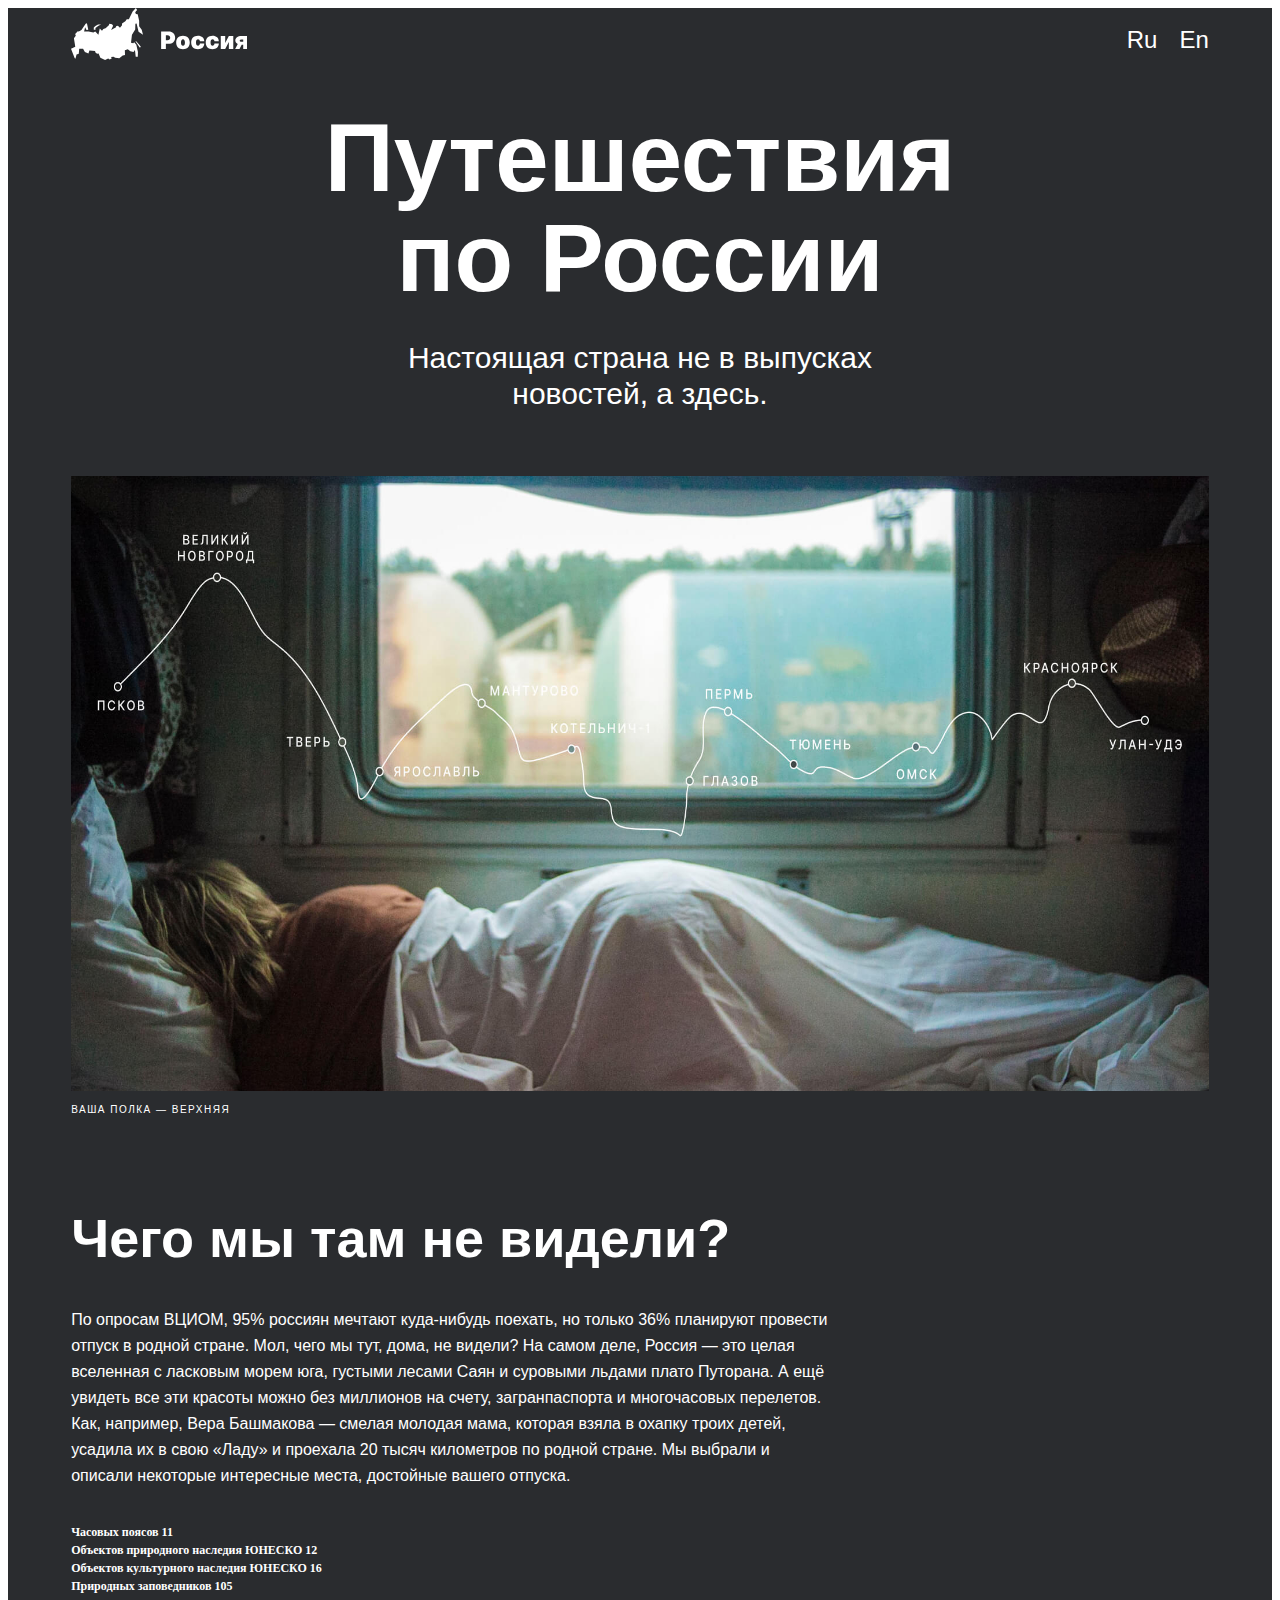
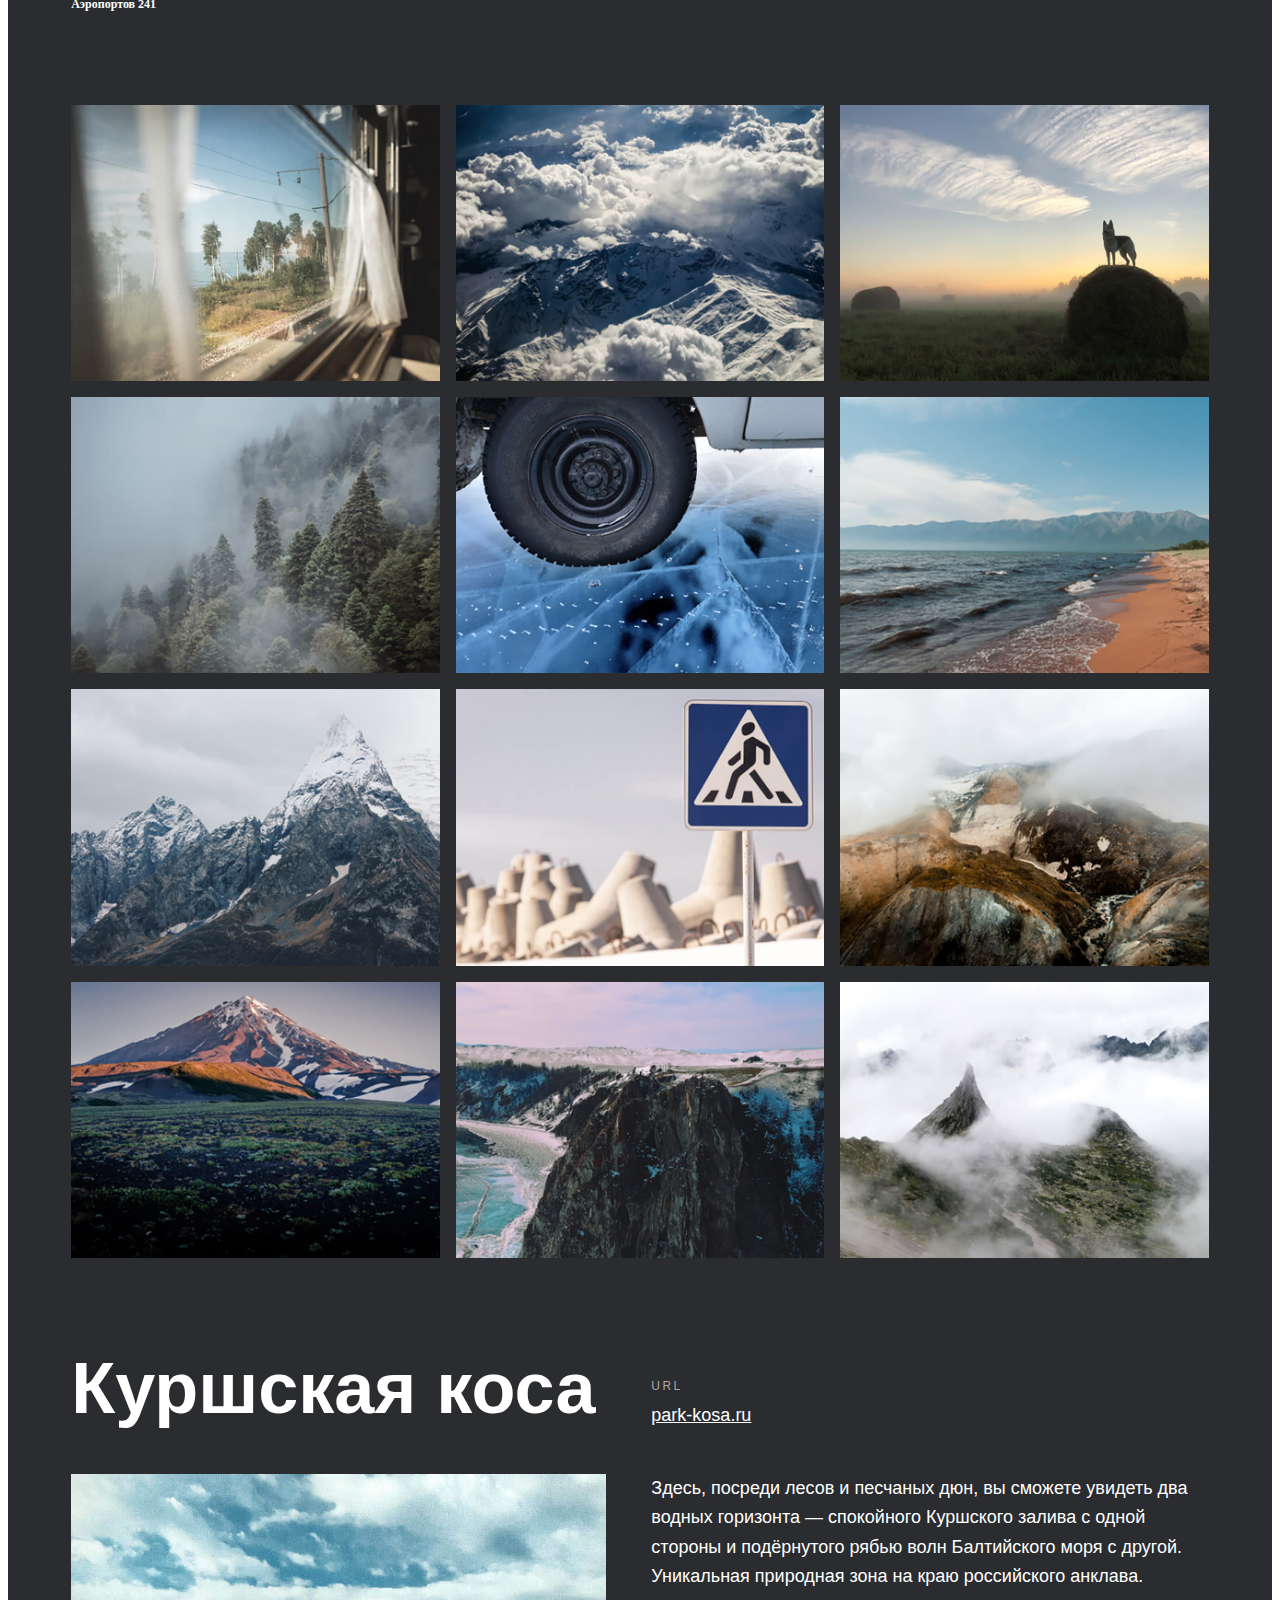
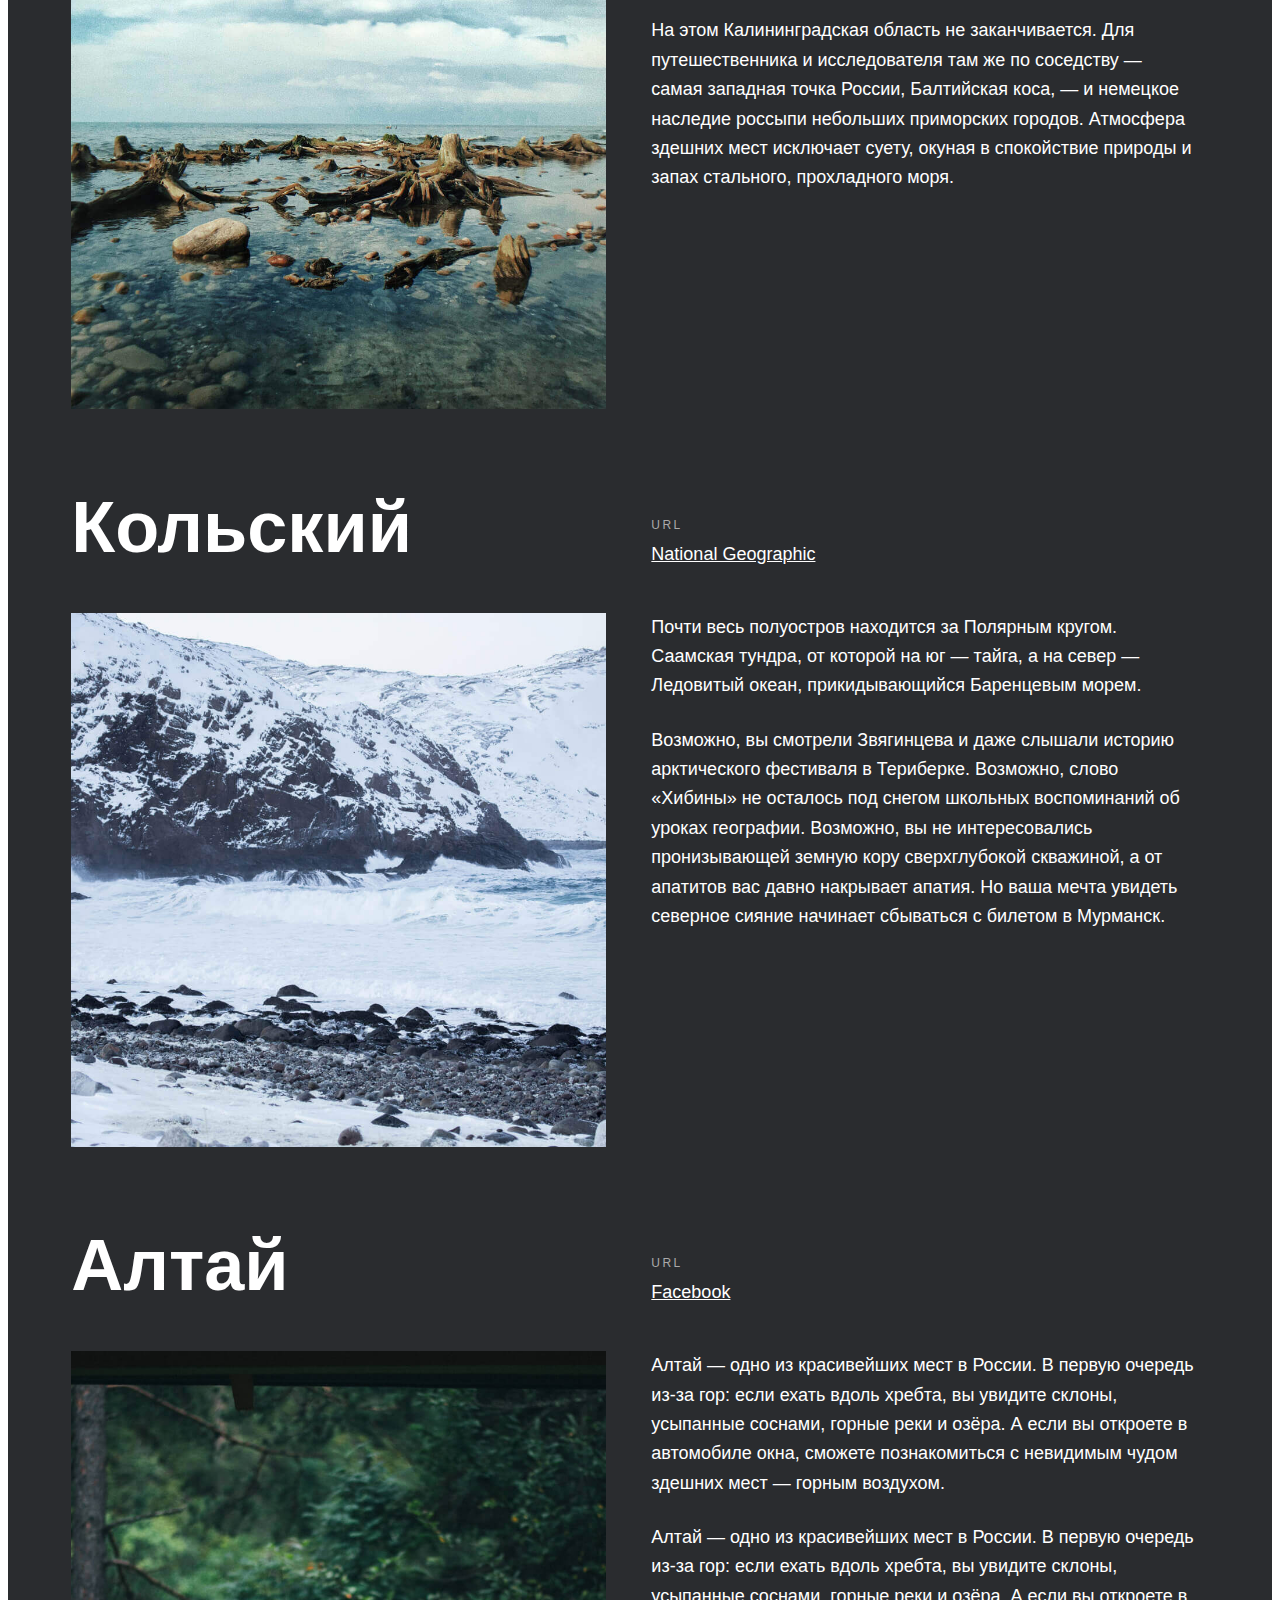
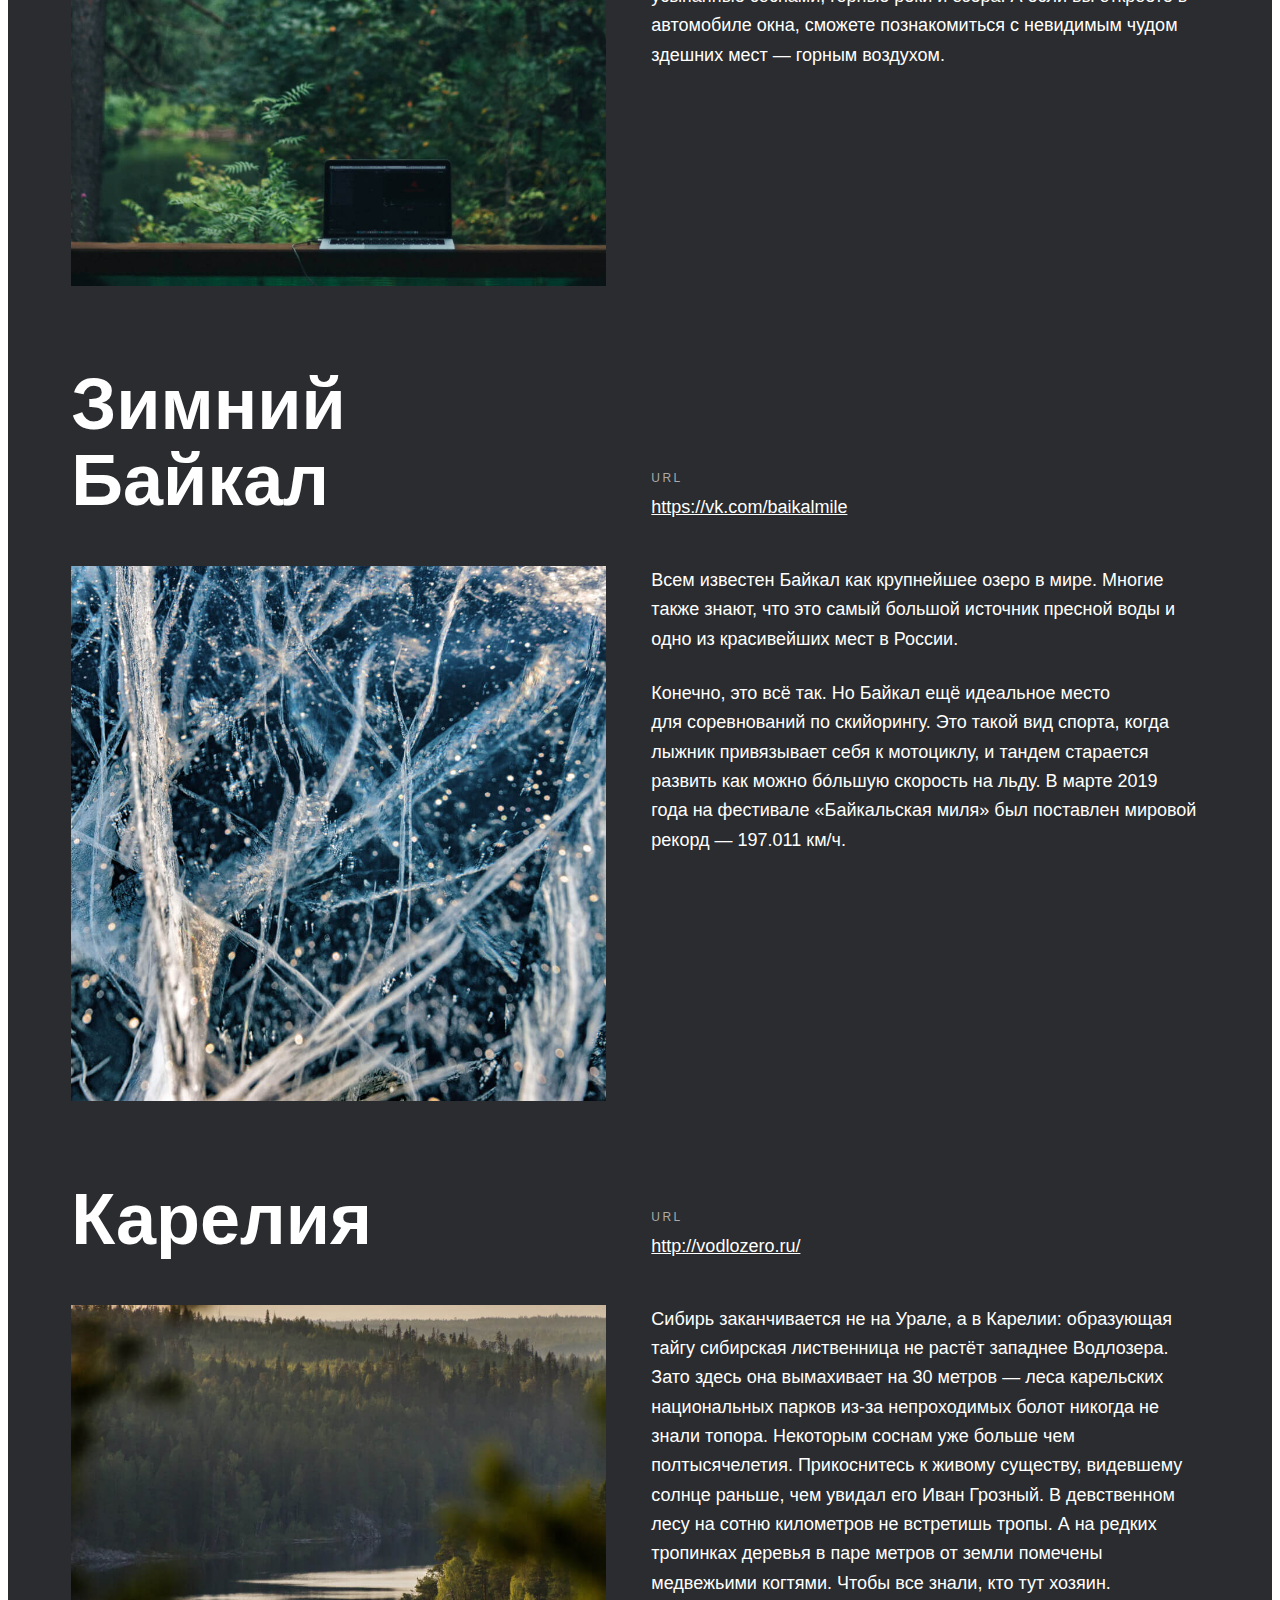
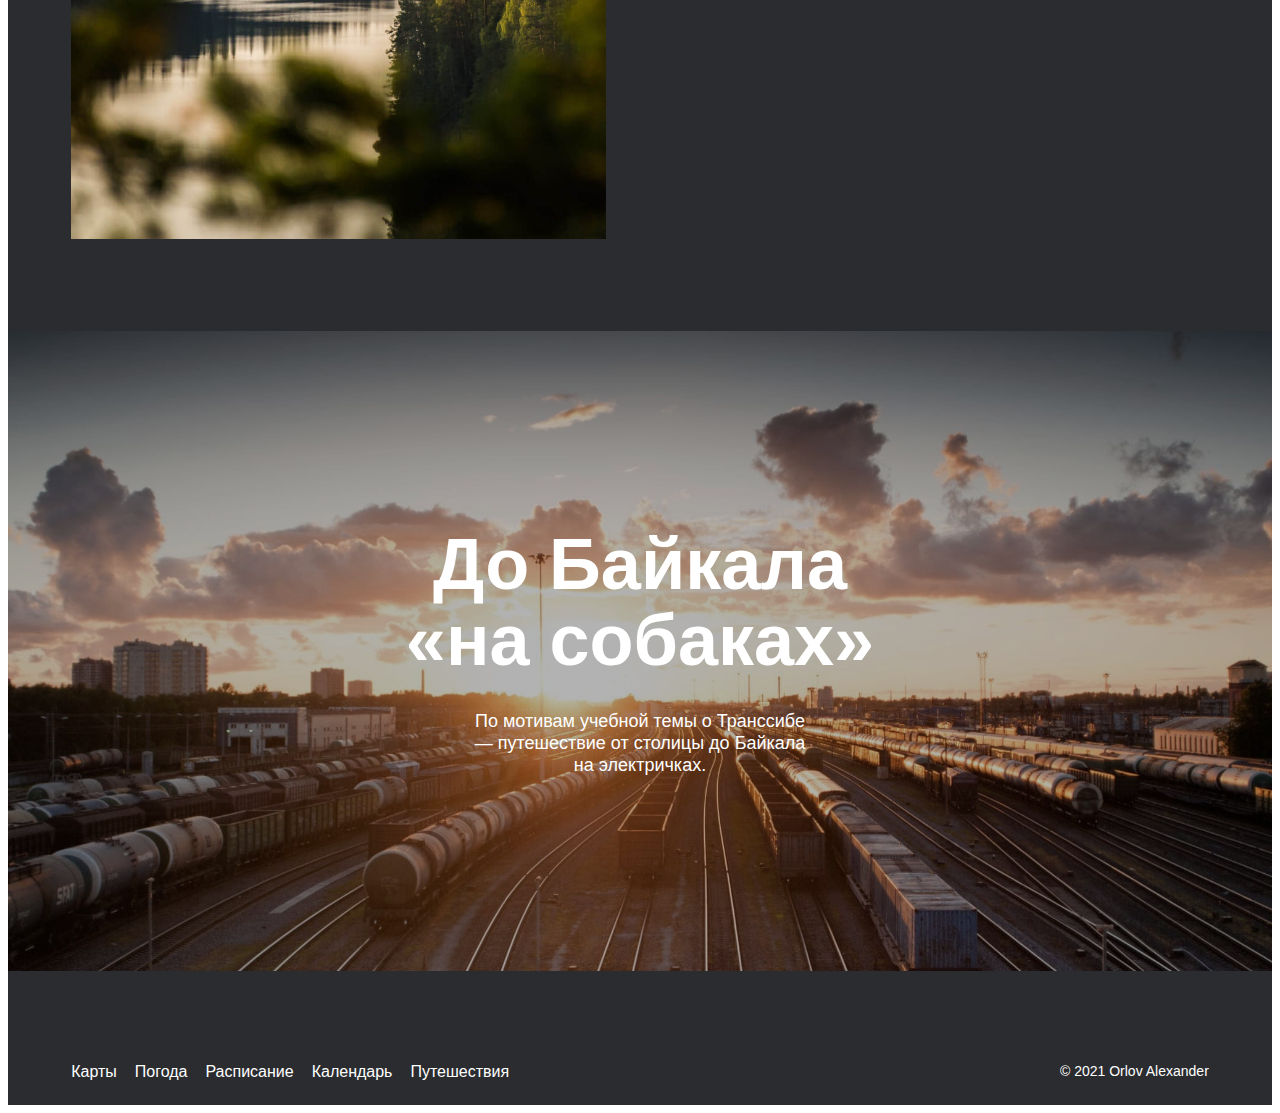
==== sprint-3/index.html @ 0050dc81 "Add files via upload" ====
<!DOCTYPE html>
<html lang="ru">
<head>
   <meta charset="UTF-8">
   <meta name="viewport" content="width=device-width, initial-scale=1.0">
   <link rel="stylesheet" href="./index.css">
   <title>Russian-travel</title>
</head>
<body>
   <div class="page">
      <header class="header">
         <img class="header__logo" src="./sprint-3-images/header-logo.svg" alt="logo">
         <div class="header__lang-links">
            <a class="header__lang-link" href="#">Ru</a>
            <a class="header__lang-link" href="#">En</a>
         </div>
      </header>
      <main class="content">
         <section class="lead">
            <h1 class="lead__title">Путешествия по России</h1>
            <p class="lead__subtitle">Настоящая страна не в выпусках новостей, а здесь.</p>
            <img class="lead__image" src="./sprint-3-images/lead-polka.jpg" alt="polka"> 
            <p class="lead__caption">ваша полка — верхняя</p>
         </section>
         <section class="intro">
            <h2 class="intro__title">Чего мы там не видели?</h2>
            <p class="intro__text">По опросам ВЦИОМ, 95% россиян мечтают куда-нибудь поехать, но только 36% планируют провести отпуск в родной стране. Мол, чего мы тут, дома, не видели? На самом деле, Россия — это целая вселенная с ласковым морем юга, густыми лесами Саян и суровыми льдами плато Путорана. А ещё увидеть все эти красоты можно без миллионов на счету, загранпаспорта и многочасовых перелетов. Как, например, Вера Башмакова — смелая молодая мама, которая взяла в охапку троих детей, усадила их в свою «Ладу» и проехала 20 тысяч километров по родной стране. Мы выбрали и описали некоторые интересные места, достойные вашего отпуска.</p>
            <ul class="intro__list">
               <li>Часовых поясов 11</li>
               <li>Объектов природного наследия ЮНЕСКО 12</li>
               <li>Объектов культурного наследия ЮНЕСКО 16</li>
               <li>Природных заповедников 105</li>
               <li>Аэропортов 241</li>
            </ul>
         </section>
         <section class="photo-grid">
            <img class="photo-grid__item" src="./sprint-3-images/photo-grid-train.jpg" alt="train">
            <img class="photo-grid__item" src="./sprint-3-images/photo-grid-atharva-tulsi.jpg" alt="atharva-tulsi">
            <img class="photo-grid__item" src="./sprint-3-images/photo-grid-tuman.jpg" alt="tuman">
            <img class="photo-grid__item" src="./sprint-3-images/photo-grid-sochi.jpg" alt="sochi">
            <img class="photo-grid__item" src="./sprint-3-images/photo-grid-arisa.jpg" alt="arisa">
            <img class="photo-grid__item" src="./sprint-3-images/photo-grid-baikal.jpg" alt="baikal">
            <img class="photo-grid__item" src="./sprint-3-images/photo-grid-elbrus.jpg" alt="elbrus">
            <img class="photo-grid__item" src="./sprint-3-images/photo-grid-kondratiev.jpg" alt="kondratiev">
            <img class="photo-grid__item" src="./sprint-3-images/photo-grid-kamchatka-1.jpg" alt="kamchatka">
            <img class="photo-grid__item" src="./sprint-3-images/photo-grid-kamchatka-2.jpg" alt="kamchatka-2">
            <img class="photo-grid__item" src="./sprint-3-images/photo-grid-baikal-2.jpg" alt="baikal-2">
            <img class="photo-grid__item" src="./sprint-3-images/photo-grid-ergaki.jpg" alt="ergaki">
         </section>
         <section class="places">
            <div class="place">
               <h2 class="place__title">Куршская коса</h2>
               <div class="place__website">
                  <p class="place__url-heading">URL</p>
                  <a class="place__link" href="http://park-kosa.ru">park-kosa.ru</a>
               </div>
               <img class="place__image" src="./sprint-3-images/place-kosa.jpg" alt="kosa">
               <div class="place__paragraph-box">
                  <p class="place__paragraph">Здесь, посреди лесов и песчаных дюн, вы сможете увидеть два водных горизонта — спокойного Куршского залива с одной стороны и подёрнутого рябью волн Балтийского моря с другой. Уникальная природная зона на краю российского анклава.</p>
                  <p class="place__paragraph">На этом Калининградская область не заканчивается. Для путешественника и исследователя там же по соседству — самая западная точка России, Балтийская коса, — и немецкое наследие россыпи небольших приморских городов. Атмосфера здешних мест исключает суету, окуная в спокойствие природы и запах стального, прохладного моря.</p>
               </div>
            </div>
            <div class="place">
               <h2 class="place__title">Кольский</h2>
               <div class="place__website">
                  <p class="place__url-heading">URL</p>
                  <a class="place__link" href="https://yourshot.nationalgeographic.com/photos/?keywords=kolskiy">National Geographic</a>
               </div>
               <img class="place__image" src="./sprint-3-images/place-kolsky.jpg" alt="kolsky">
               <div class="place__paragraph-box">
               <p class="place__paragraph">Почти весь полуостров находится за Полярным кругом. Саамская тундра, от которой на юг — 
                  тайга, а на север — Ледовитый океан, прикидывающийся Баренцевым морем.</p>
               <p class="place__paragraph">Возможно, вы смотрели Звягинцева и даже слышали историю арктического фестиваля в Териберке. Возможно, слово «Хибины» не осталось под снегом школьных воспоминаний об уроках географии. Возможно, вы не интересовались пронизывающей земную кору сверхглубокой скважиной, а от апатитов вас давно накрывает апатия. Но ваша мечта увидеть северное сияние начинает сбываться с билетом
                  в Мурманск.</p>
               </div>
            </div>
            <div class="place">
               <h2 class="place__title">Алтай</h2>
               <div class="place__website">
                  <p class="place__url-heading">URL</p>
                  <a class="place__link" href="https://www.facebook.com/vera.bashmakova/posts/10156011613718822">Facebook</a>
               </div>
               <img class="place__image" src="./sprint-3-images/place-altai.jpg" alt="altai">
               <div class="place__paragraph-box">
               <p class="place__paragraph">Алтай — одно из красивейших мест в России. 
                  В первую очередь из-за гор: если ехать вдоль хребта, вы увидите склоны, усыпанные соснами, горные реки и озёра. А если вы откроете в автомобиле окна, сможете познакомиться с невидимым чудом здешних мест — горным воздухом.</p>
               <p class="place__paragraph">Алтай — одно из красивейших мест в России. 
                  В первую очередь из-за гор: если ехать вдоль хребта, вы увидите склоны, усыпанные соснами, горные реки и озёра. А если вы откроете в автомобиле окна, сможете познакомиться с невидимым чудом здешних мест — горным воздухом.</p>
               </div>
               </div>
            <div class="place">
               <h2 class="place__title">Зимний Байкал</h2>
               <div class="place__website">
                  <p class="place__url-heading">URL</p>
                  <a class="place__link" href="https://vk.com/baikalmile">https://vk.com/baikalmile</a>
               </div>
               <img class="place__image" src="./sprint-3-images/place-winter-baikal.jpg" alt="winter-baikal">
               <div class="place__paragraph-box">
               <p class="place__paragraph">Всем известен Байкал как крупнейшее озеро 
                  в мире. Многие также знают, что это самый большой источник пресной воды и одно из красивейших мест в России.</p>
               <p class="place__paragraph">Конечно, это всё так. Но Байкал ещё идеальное место для соревнований по скийорингу. Это такой вид спорта, когда лыжник привязывает себя 
                  к мотоциклу, и тандем старается развить как можно бóльшую скорость на льду. В марте 2019 года на фестивале «Байкальская миля» был поставлен мировой рекорд — 197.011 км/ч.</p>
               </div>
            </div>
            <div class="place">
               <h2 class="place__title">Карелия</h2>
               <div class="place__website">
                  <p class="place__url-heading">URL</p>
                  <a class="place__link" href="http://vodlozero.ru">http://vodlozero.ru/</a>
               </div>
               <img class="place__image" src="./sprint-3-images/place-karelia.jpg" alt="karelia">
               <div class="place__paragraph-box">
               <p class="place__paragraph">Сибирь заканчивается не на Урале, а в Карелии: образующая тайгу сибирская лиственница не растёт западнее Водлозера. Зато здесь она вымахивает на 30 метров — леса карельских национальных парков из-за непроходимых болот никогда не знали топора. Некоторым соснам уже больше чем полтысячелетия. Прикоснитесь к живому существу, видевшему солнце раньше, чем увидал его Иван Грозный. 
                  В девственном лесу на сотню километров не встретишь тропы. А на редких тропинках деревья 
                  в паре метров от земли помечены медвежьими когтями. Чтобы все знали, кто тут хозяин.</p>
               </div>
            </div>
         </section>
         <section class="cover">
            <div class="cover__overlay">
               <h2 class="cover__title">До Байкала «на собаках»</h2>
               <p class="cover__subtitle">По мотивам учебной темы о Транссибе — путешествие от столицы до Байкала на электричках.</p>
            </div>
         </section>
      </main>
      <footer class="footer">
         <nav class="footer__links">
            <a class="footer__link" href="https://yandex.ru/maps">Карты</a>
            <a class="footer__link" href="https://yandex.ru/pogoda">Погода</a>
            <a class="footer__link" href="https://rasp.yandex.ru">Расписание</a>
            <a class="footer__link" href="https://calendar.yandex.ru">Календарь</a>
            <a class="footer__link" href="https://travel.yandex.ru">Путешествия</a>
         </nav>
         <p class="footer__copyright">&copy 2021 Orlov Alexander</p>
      </footer>
   </div>
</body>
</html>
---- sprint-3/index.css ----
@import url(../normalize.css);

@import url(./blocks/page/page.css);
@import url(./blocks/content/content.css);
@import url(./blocks/header/header.css);
@import url(./blocks/header/__logo/header__logo.css);
@import url(./blocks/header/__lang-links/header__lang-links.css);
@import url(./blocks/header/__lang-link/header__lang-link.css);
@import url(./blocks/lead/lead.css);
@import url(./blocks/lead/__title/lead__title.css);
@import url(./blocks/lead/__subtitle/lead__subtitle.css);
@import url(./blocks/lead/__image/lead__image.css);
@import url(./blocks/lead/__caption/lead__caption.css);
@import url(./blocks/intro/intro.css);
@import url(./blocks/intro/__title/intro__title.css);
@import url(./blocks/intro/__text/intro__text.css);
@import url(./blocks/intro/__list/intro__list.css);
@import url(./blocks/photo-grid/photo-grid.css);
@import url(./blocks/photo-grid/__item/photo-grid__item.css);
@import url(./blocks/places/places.css);
@import url(./blocks/place/place.css);
@import url(./blocks/place/__paragraph-box/place__paragraph-box.css);
@import url(./blocks/place/__link/place__link.css);
@import url(./blocks/place/__paragraph/place__paragraph.css);
@import urL(./blocks/place/__title/place__title.css);
@import urL(./blocks/place/__url-heading/place__url-heading.css);
@import urL(./blocks/place/__website/place__website.css);
@import url(./blocks/place/__image/place__image.css);
@import url(./blocks/cover/cover.css);
@import url(./blocks/cover/__title/cover__title.css);
@import url(./blocks/cover/__subtitle/cover__subtitle.css);
@import url(./blocks/cover/__overlay/cover__overlay.css);
@import url(./blocks/footer/footer.css);
@import url(./blocks/footer/__links/footer__links.css);
@import url(./blocks/footer/__link/footer__link.css);
@import url(./blocks/footer/__copyright/footer__copyright.css);
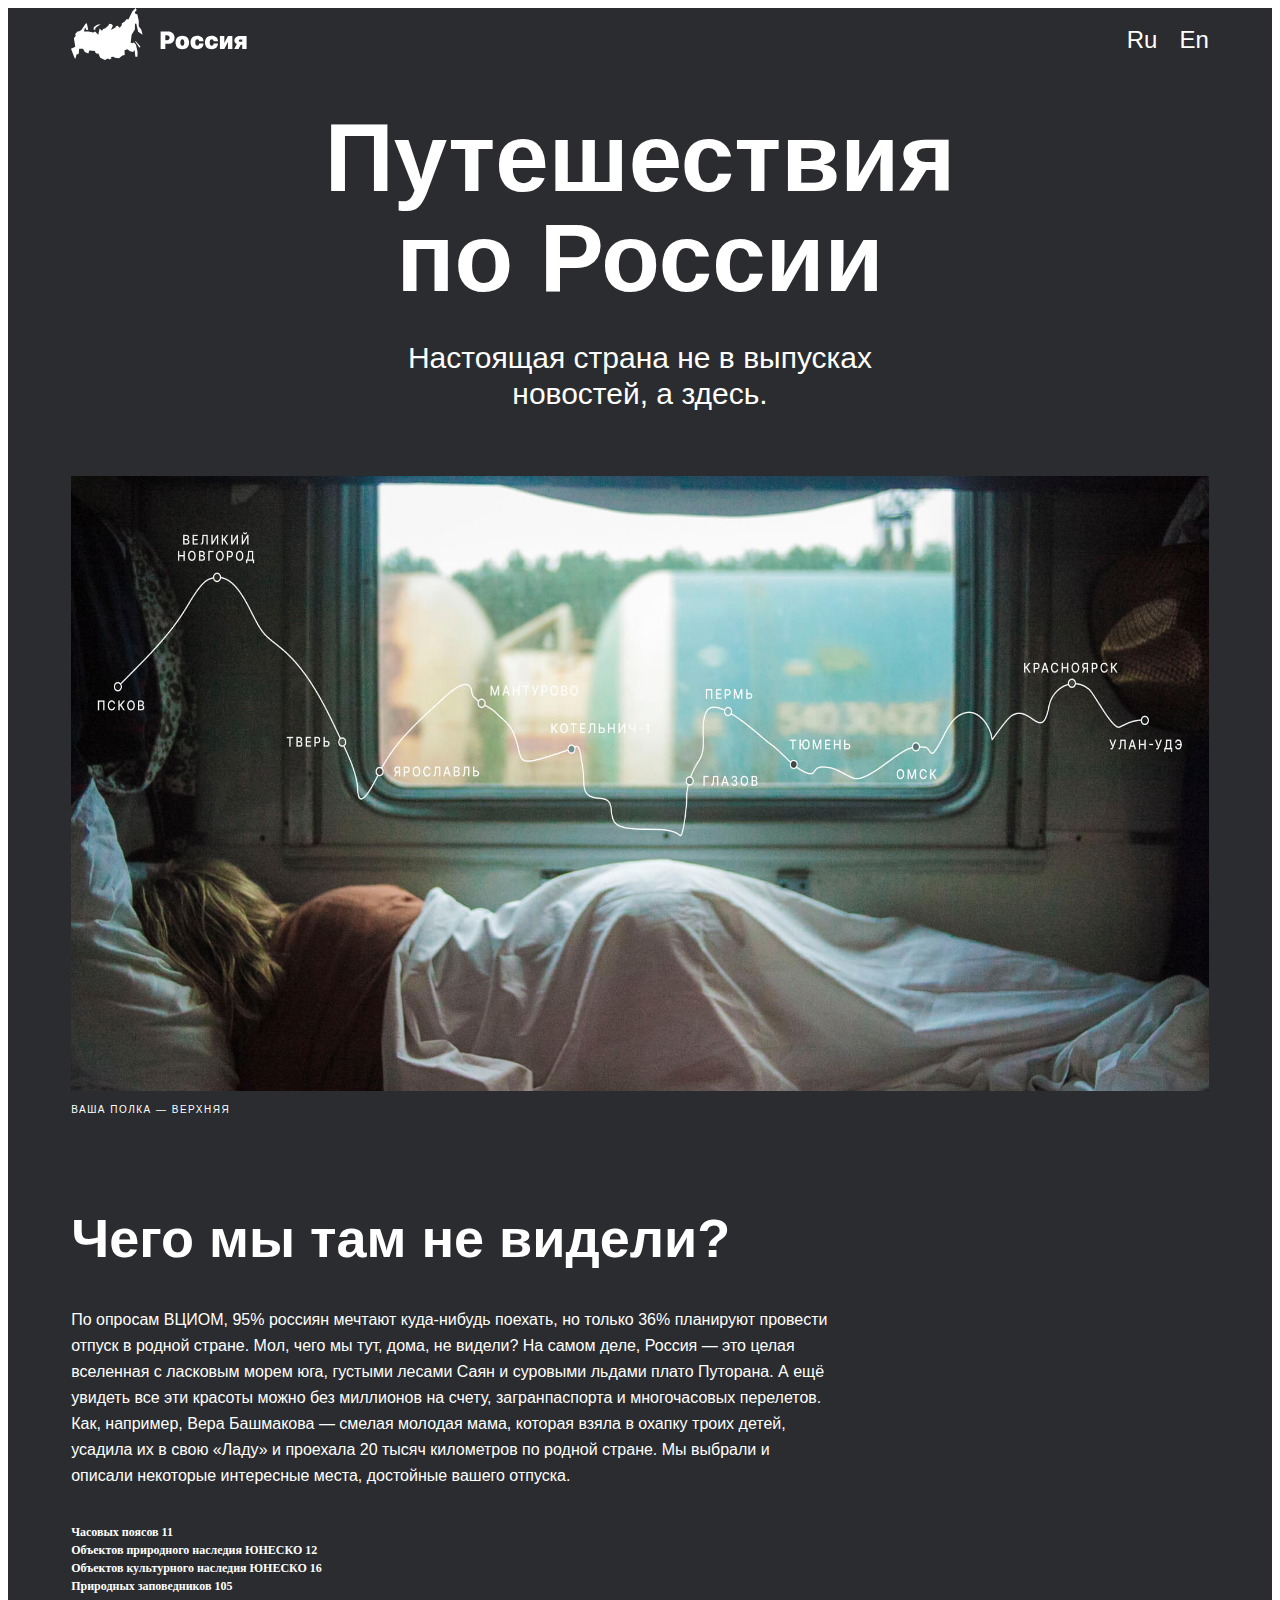
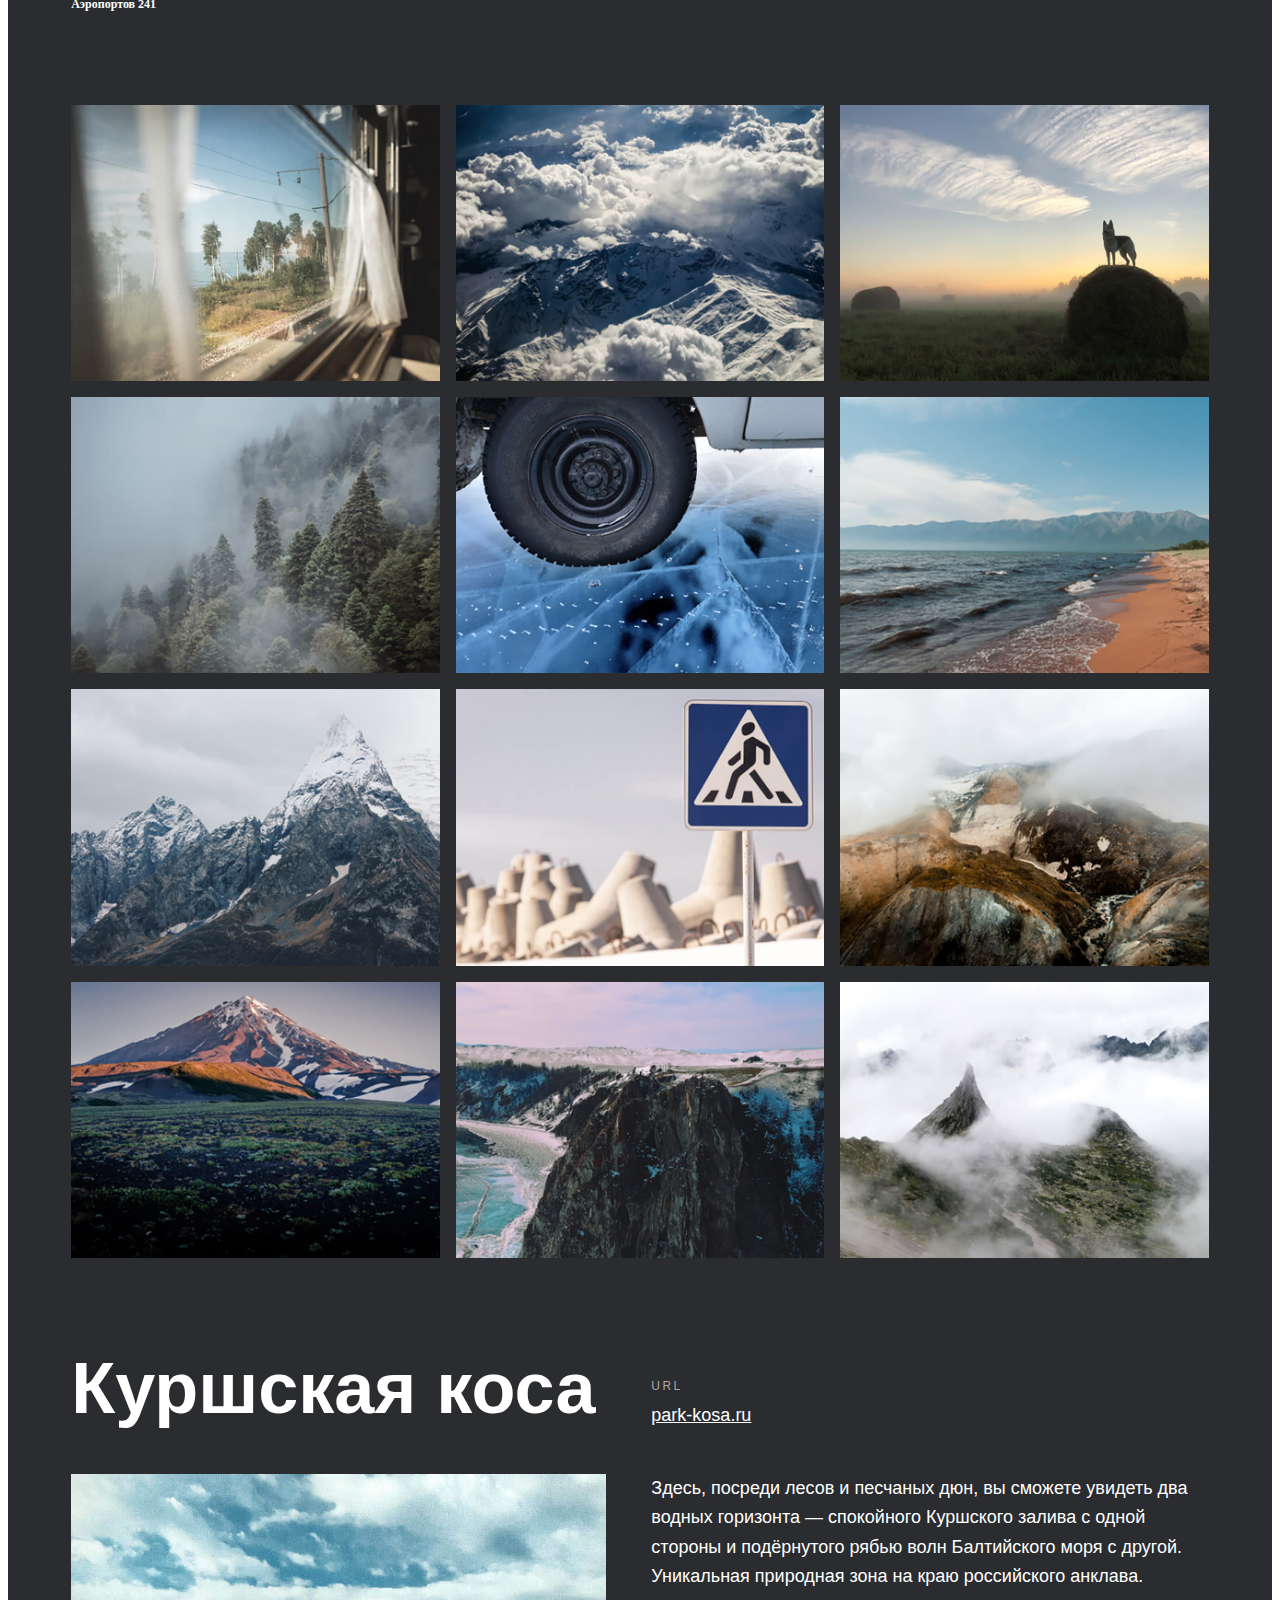
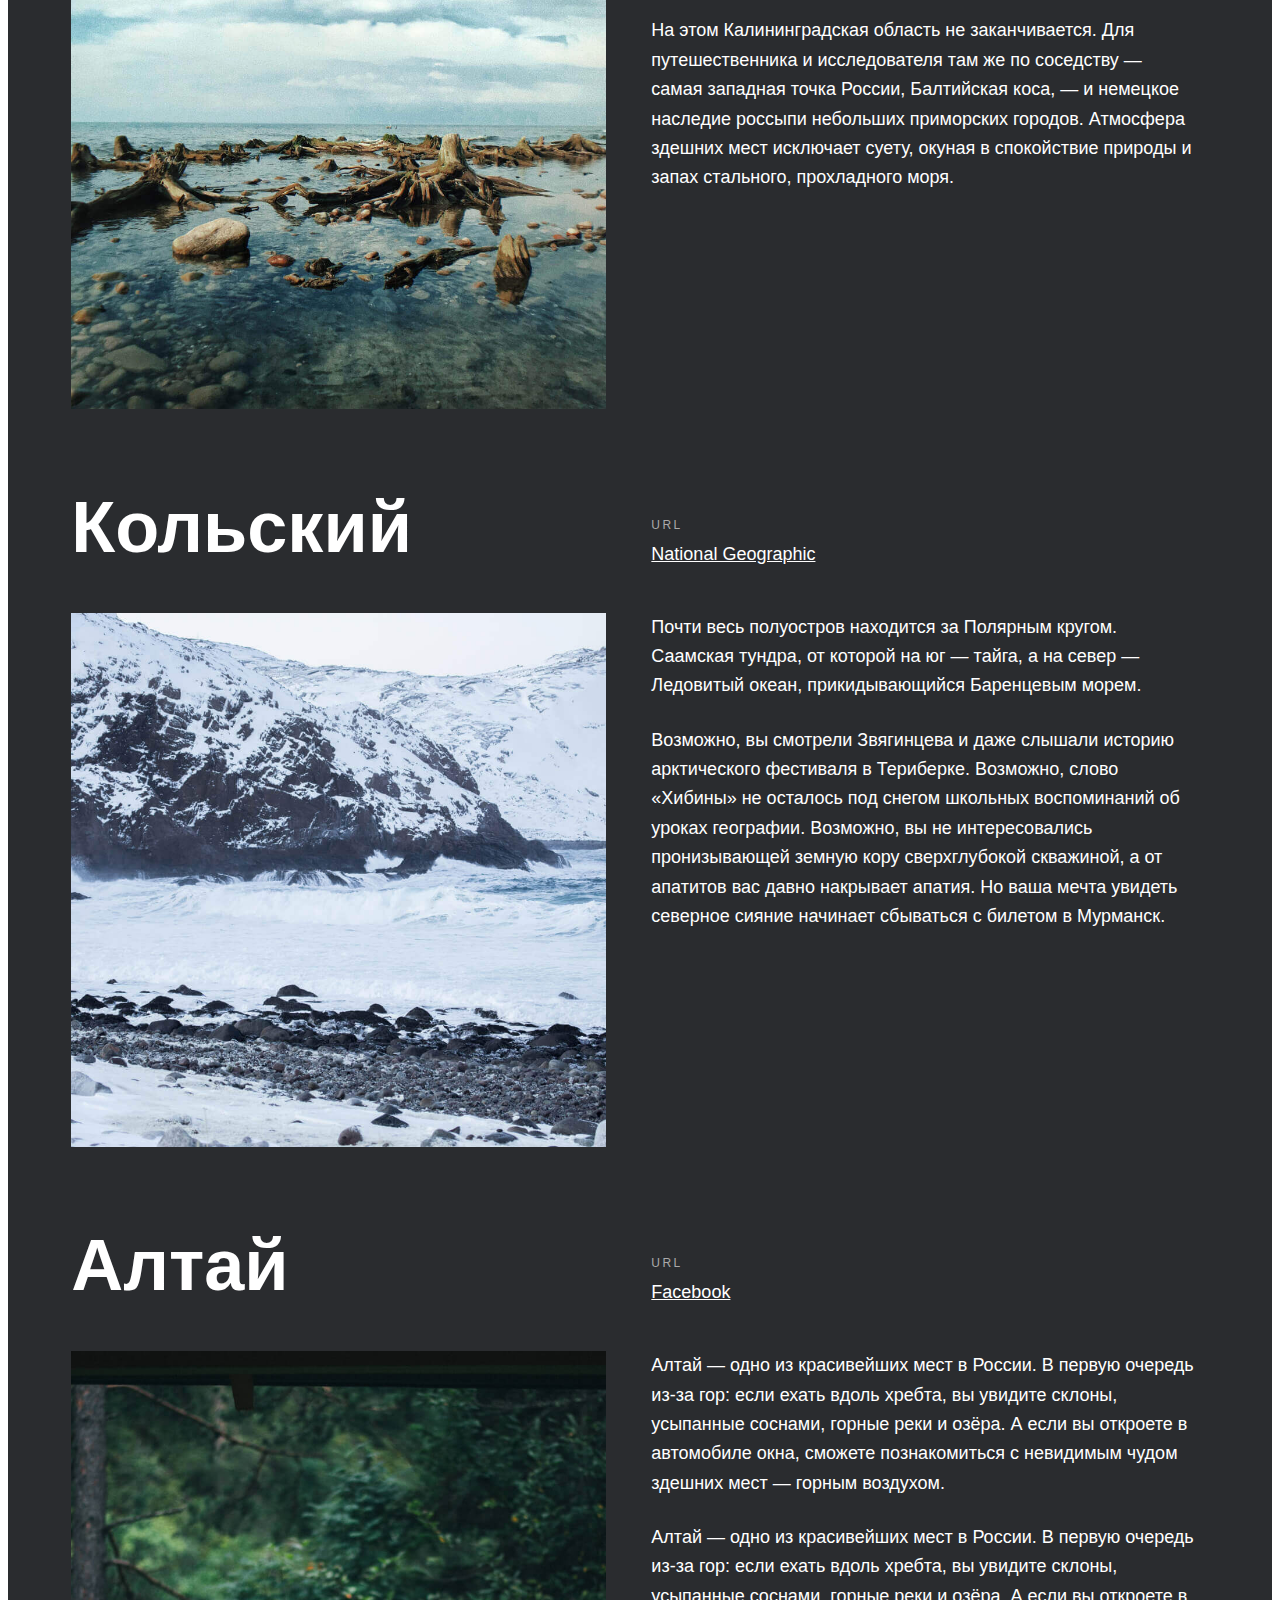
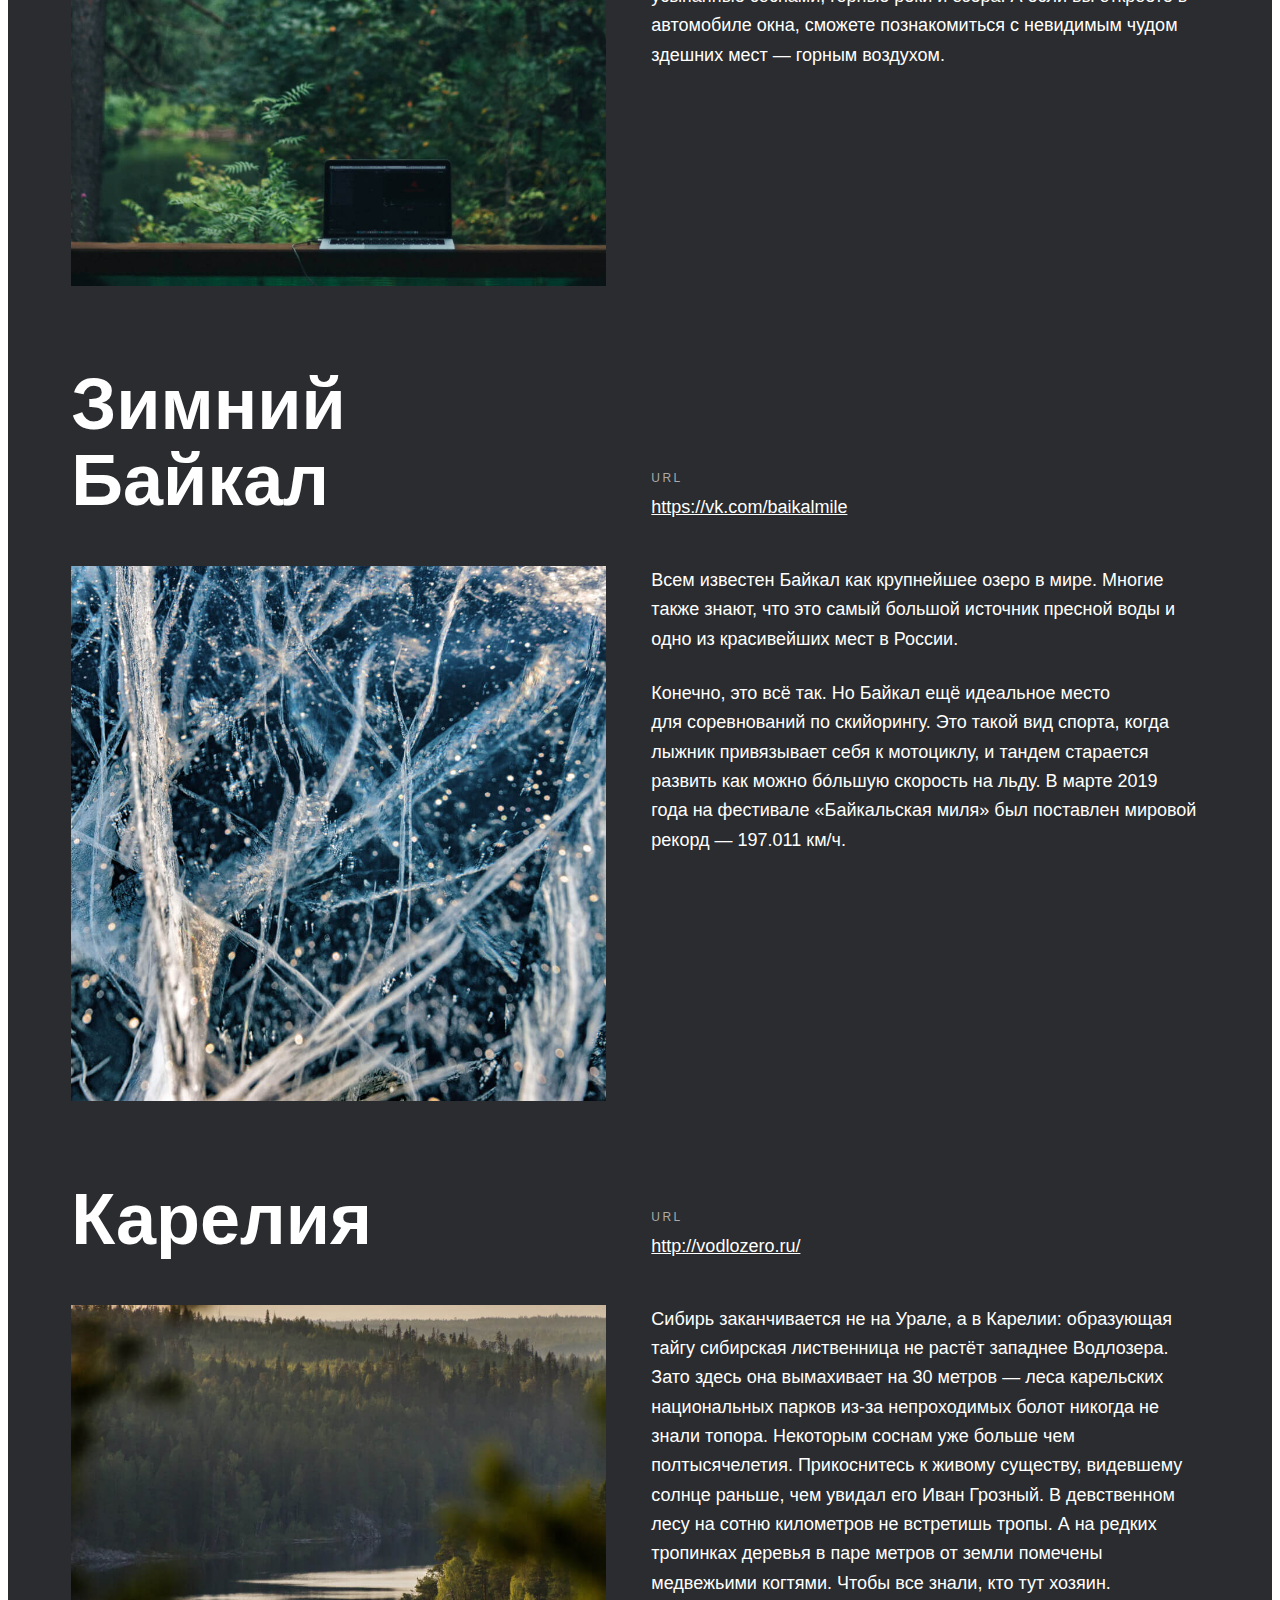
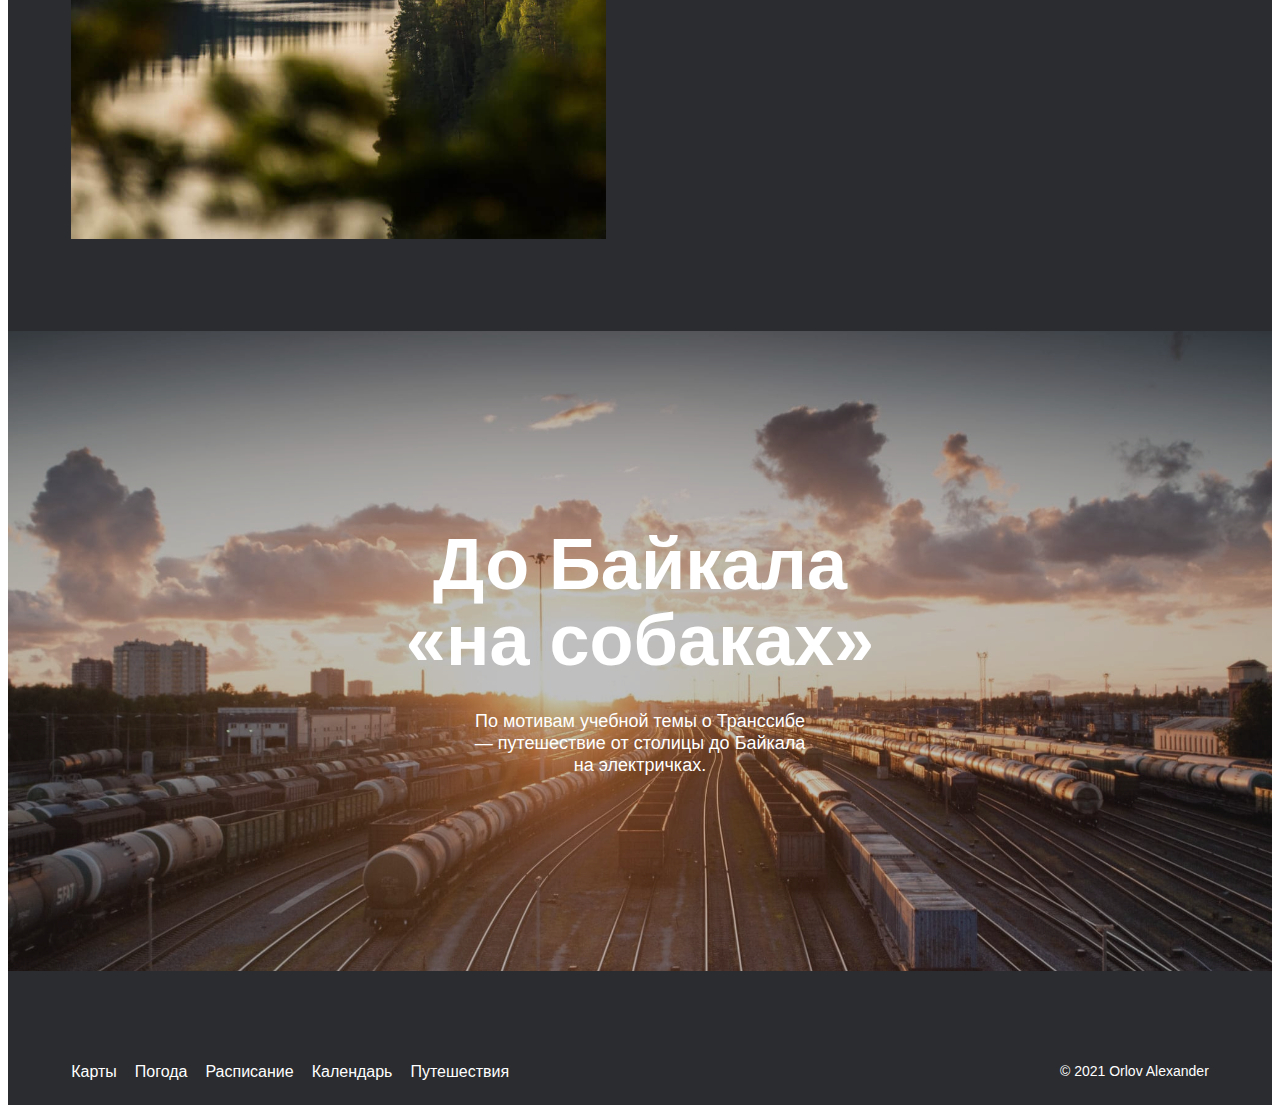
==== commit c72c4b42: "Add files via upload" ====
--- a/sprint-3/index.html
+++ b/sprint-3/index.html
@@ -11,8 +11,8 @@
       <header class="header">
          <img class="header__logo" src="./sprint-3-images/header-logo.svg" alt="logo">
          <div class="header__lang-links">
-            <a class="header__lang-link" href="#">Ru</a>
-            <a class="header__lang-link" href="#">En</a>
+            <a class="header__lang-link" target="_self" href="#">Ru</a>
+            <a class="header__lang-link" target="_self" href="#">En</a>
          </div>
       </header>
       <main class="content">
@@ -52,7 +52,7 @@
                <h2 class="place__title">Куршская коса</h2>
                <div class="place__website">
                   <p class="place__url-heading">URL</p>
-                  <a class="place__link" href="http://park-kosa.ru">park-kosa.ru</a>
+                  <a class="place__link" href="http://park-kosa.ru" target="_blank">park-kosa.ru</a>
                </div>
                <img class="place__image" src="./sprint-3-images/place-kosa.jpg" alt="kosa">
                <div class="place__paragraph-box">
@@ -64,7 +64,7 @@
                <h2 class="place__title">Кольский</h2>
                <div class="place__website">
                   <p class="place__url-heading">URL</p>
-                  <a class="place__link" href="https://yourshot.nationalgeographic.com/photos/?keywords=kolskiy">National Geographic</a>
+                  <a class="place__link" href="https://yourshot.nationalgeographic.com/photos/?keywords=kolskiy" target="_blank">National Geographic</a>
                </div>
                <img class="place__image" src="./sprint-3-images/place-kolsky.jpg" alt="kolsky">
                <div class="place__paragraph-box">
@@ -78,7 +78,7 @@
                <h2 class="place__title">Алтай</h2>
                <div class="place__website">
                   <p class="place__url-heading">URL</p>
-                  <a class="place__link" href="https://www.facebook.com/vera.bashmakova/posts/10156011613718822">Facebook</a>
+                  <a target="_blank" class="place__link" href="https://www.facebook.com/vera.bashmakova/posts/10156011613718822">Facebook</a>
                </div>
                <img class="place__image" src="./sprint-3-images/place-altai.jpg" alt="altai">
                <div class="place__paragraph-box">
@@ -92,7 +92,7 @@
                <h2 class="place__title">Зимний Байкал</h2>
                <div class="place__website">
                   <p class="place__url-heading">URL</p>
-                  <a class="place__link" href="https://vk.com/baikalmile">https://vk.com/baikalmile</a>
+                  <a target="_blank" class="place__link" href="https://vk.com/baikalmile">https://vk.com/baikalmile</a>
                </div>
                <img class="place__image" src="./sprint-3-images/place-winter-baikal.jpg" alt="winter-baikal">
                <div class="place__paragraph-box">
@@ -106,7 +106,7 @@
                <h2 class="place__title">Карелия</h2>
                <div class="place__website">
                   <p class="place__url-heading">URL</p>
-                  <a class="place__link" href="http://vodlozero.ru">http://vodlozero.ru/</a>
+                  <a target="_blank" class="place__link" href="http://vodlozero.ru">http://vodlozero.ru/</a>
                </div>
                <img class="place__image" src="./sprint-3-images/place-karelia.jpg" alt="karelia">
                <div class="place__paragraph-box">
@@ -117,19 +117,18 @@
             </div>
          </section>
          <section class="cover">
-            <div class="cover__overlay">
+               <a class="cover__overlay" href="https://stampsy.com/na-elektrichkakh-do-baikala"></a>
                <h2 class="cover__title">До Байкала «на собаках»</h2>
                <p class="cover__subtitle">По мотивам учебной темы о Транссибе — путешествие от столицы до Байкала на электричках.</p>
-            </div>
          </section>
       </main>
       <footer class="footer">
          <nav class="footer__links">
-            <a class="footer__link" href="https://yandex.ru/maps">Карты</a>
-            <a class="footer__link" href="https://yandex.ru/pogoda">Погода</a>
-            <a class="footer__link" href="https://rasp.yandex.ru">Расписание</a>
-            <a class="footer__link" href="https://calendar.yandex.ru">Календарь</a>
-            <a class="footer__link" href="https://travel.yandex.ru">Путешествия</a>
+            <a target="_blank" class="footer__link" href="https://yandex.ru/maps">Карты</a>
+            <a target="_blank" class="footer__link" href="https://yandex.ru/pogoda">Погода</a>
+            <a target="_blank" class="footer__link" href="https://rasp.yandex.ru">Расписание</a>
+            <a target="_blank" class="footer__link" href="https://calendar.yandex.ru">Календарь</a>
+            <a target="_blank" class="footer__link" href="https://travel.yandex.ru">Путешествия</a>
          </nav>
          <p class="footer__copyright">&copy 2021 Orlov Alexander</p>
       </footer>
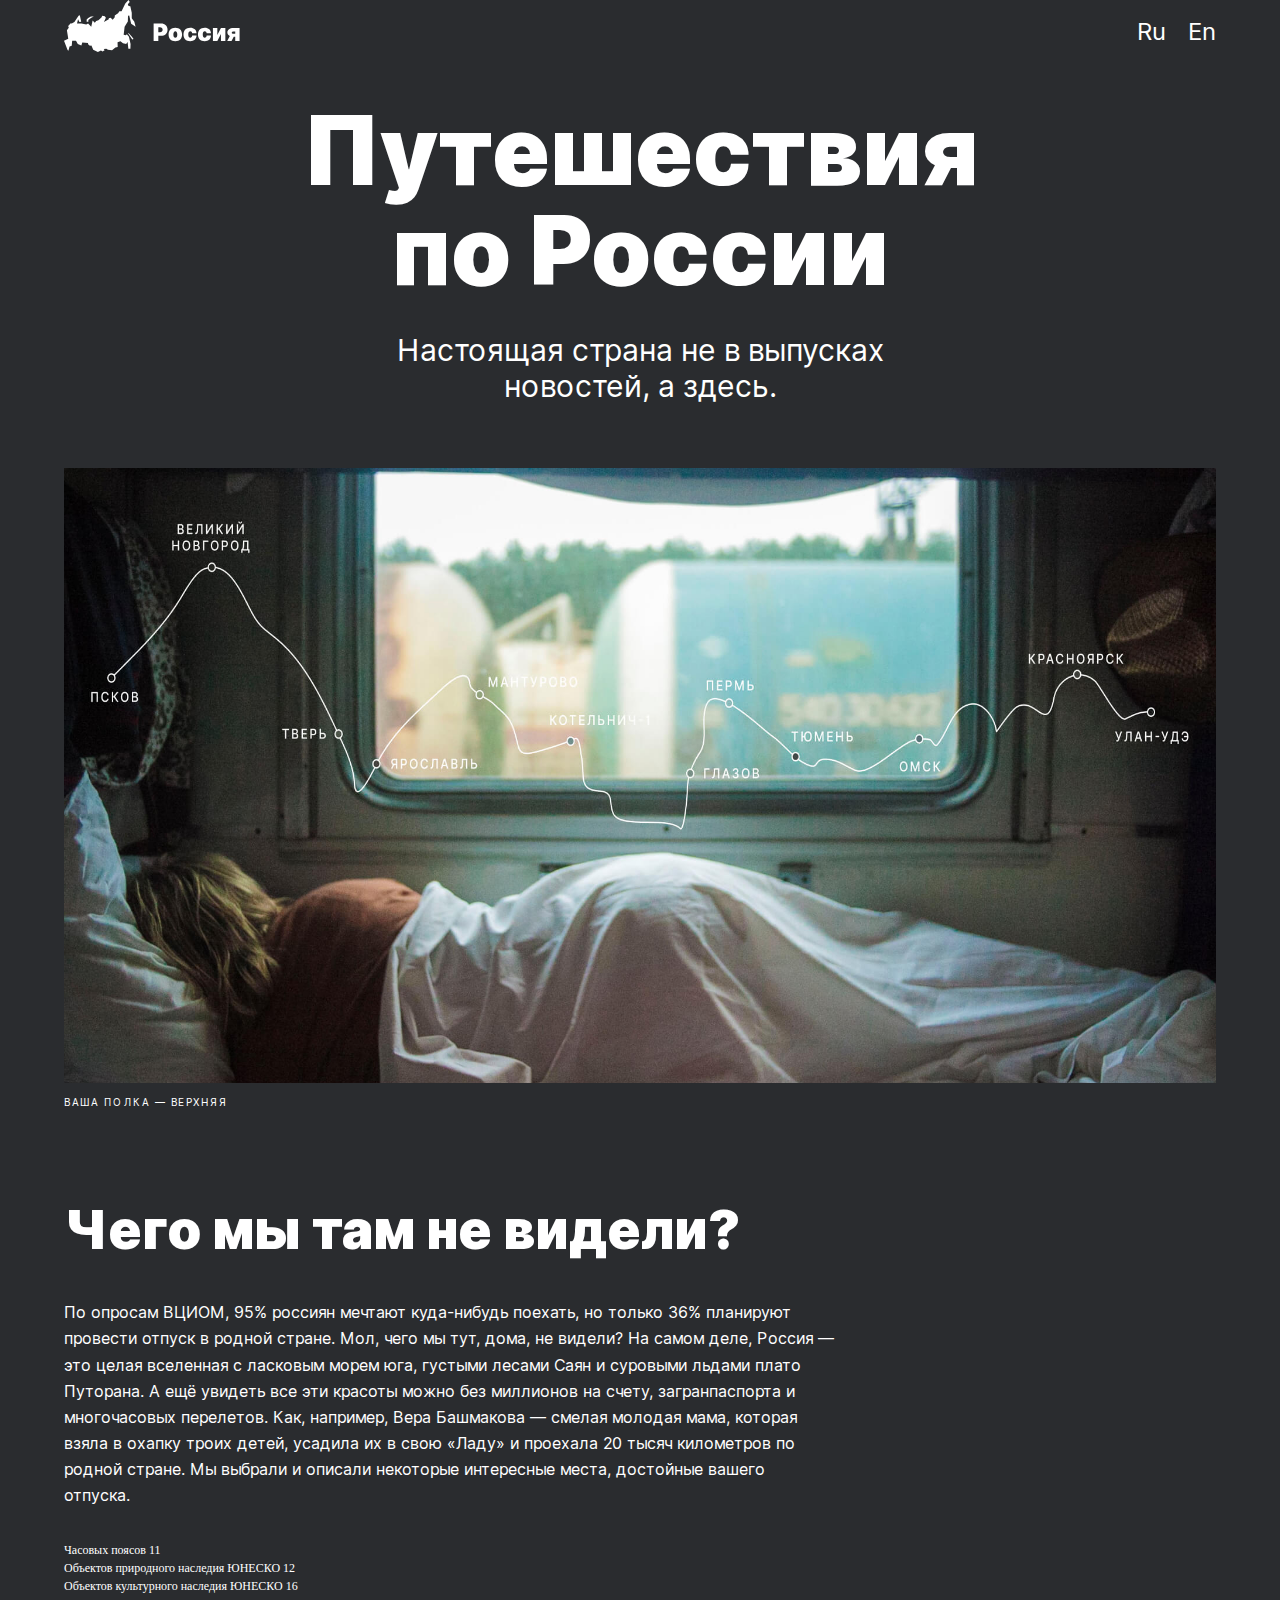
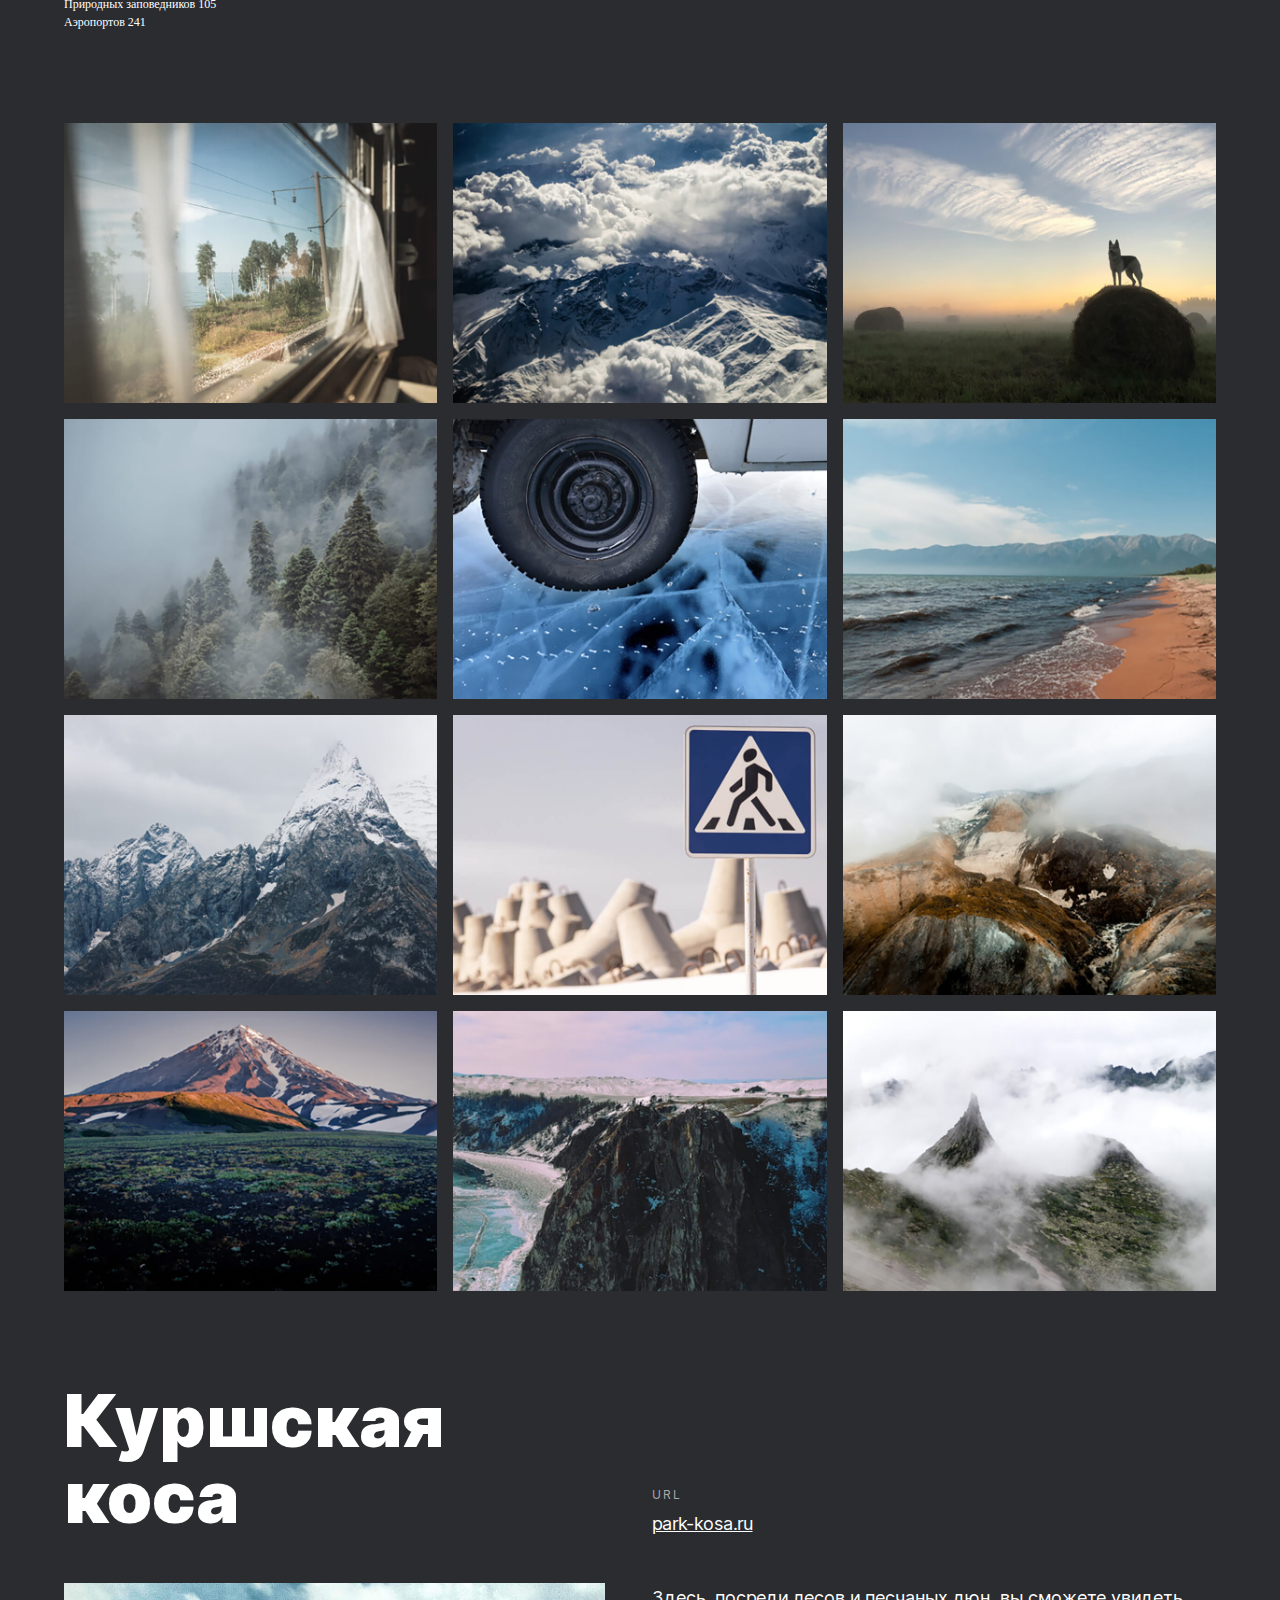
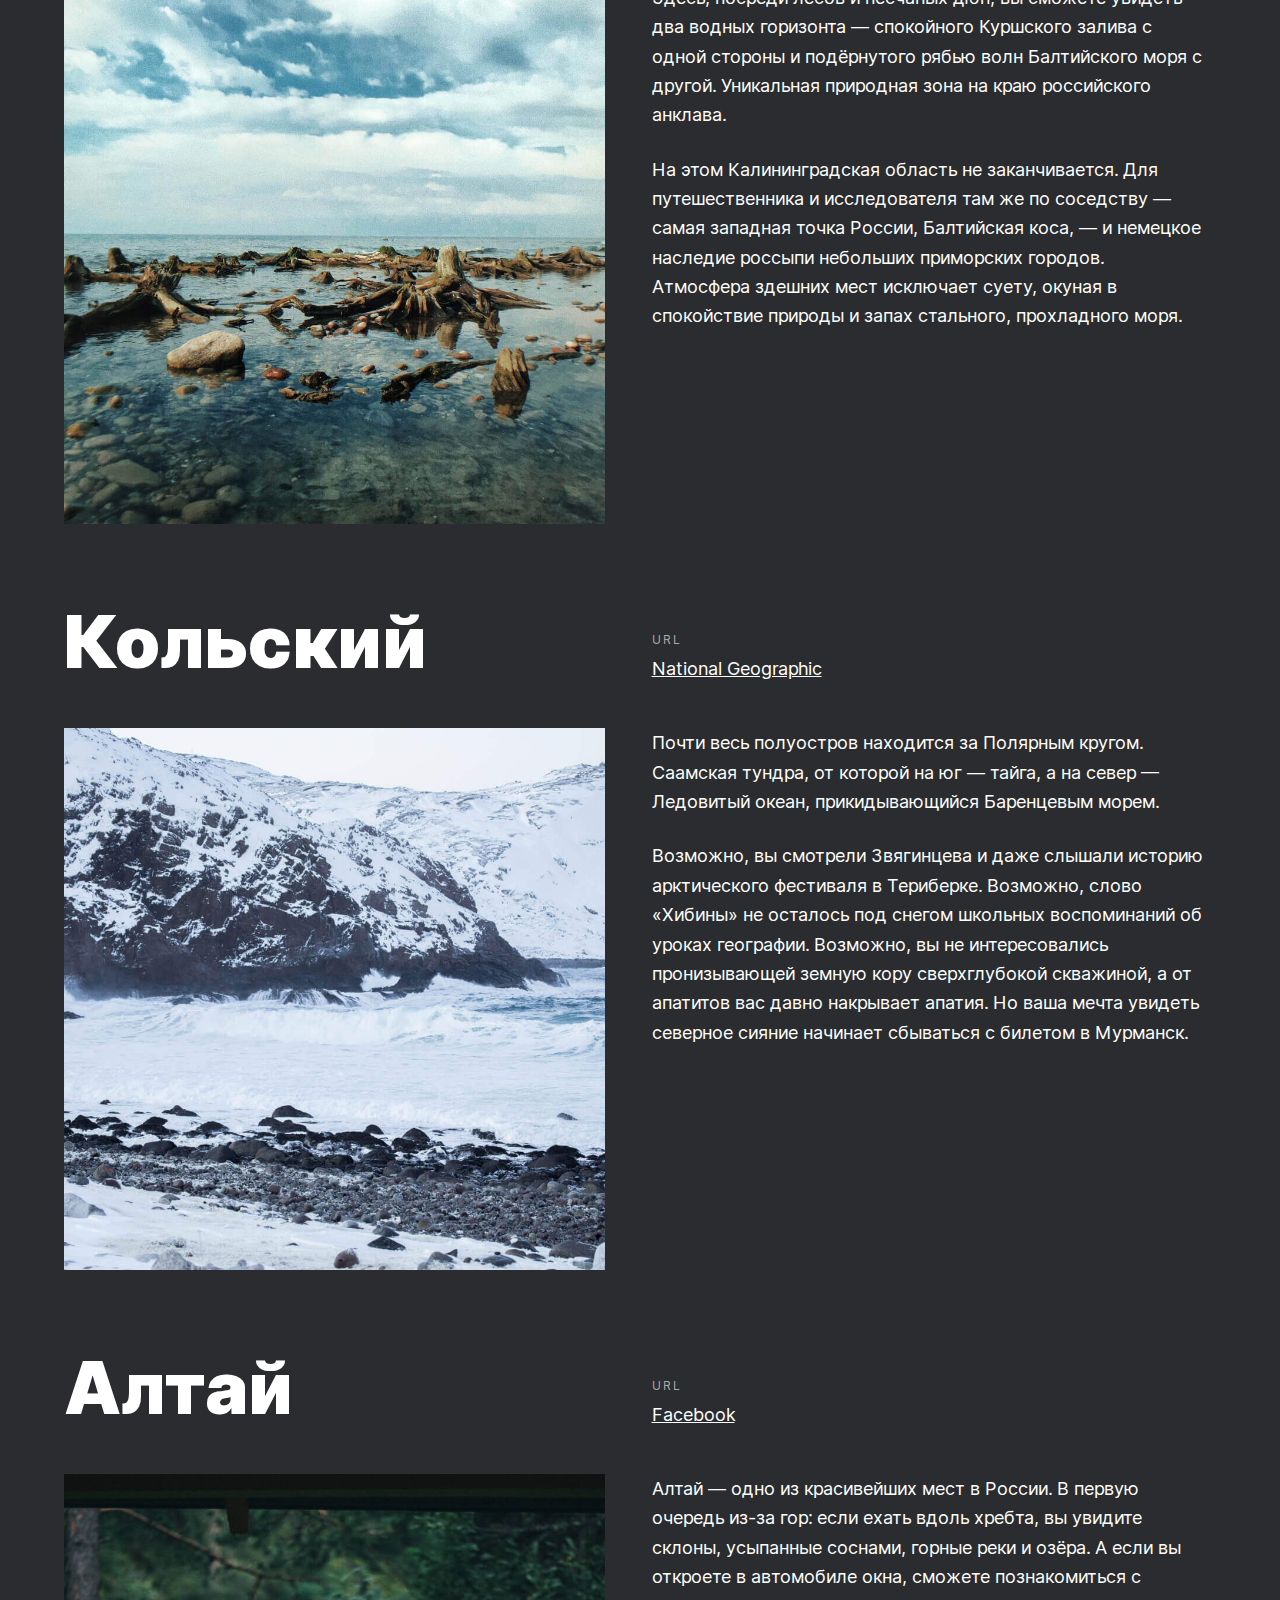
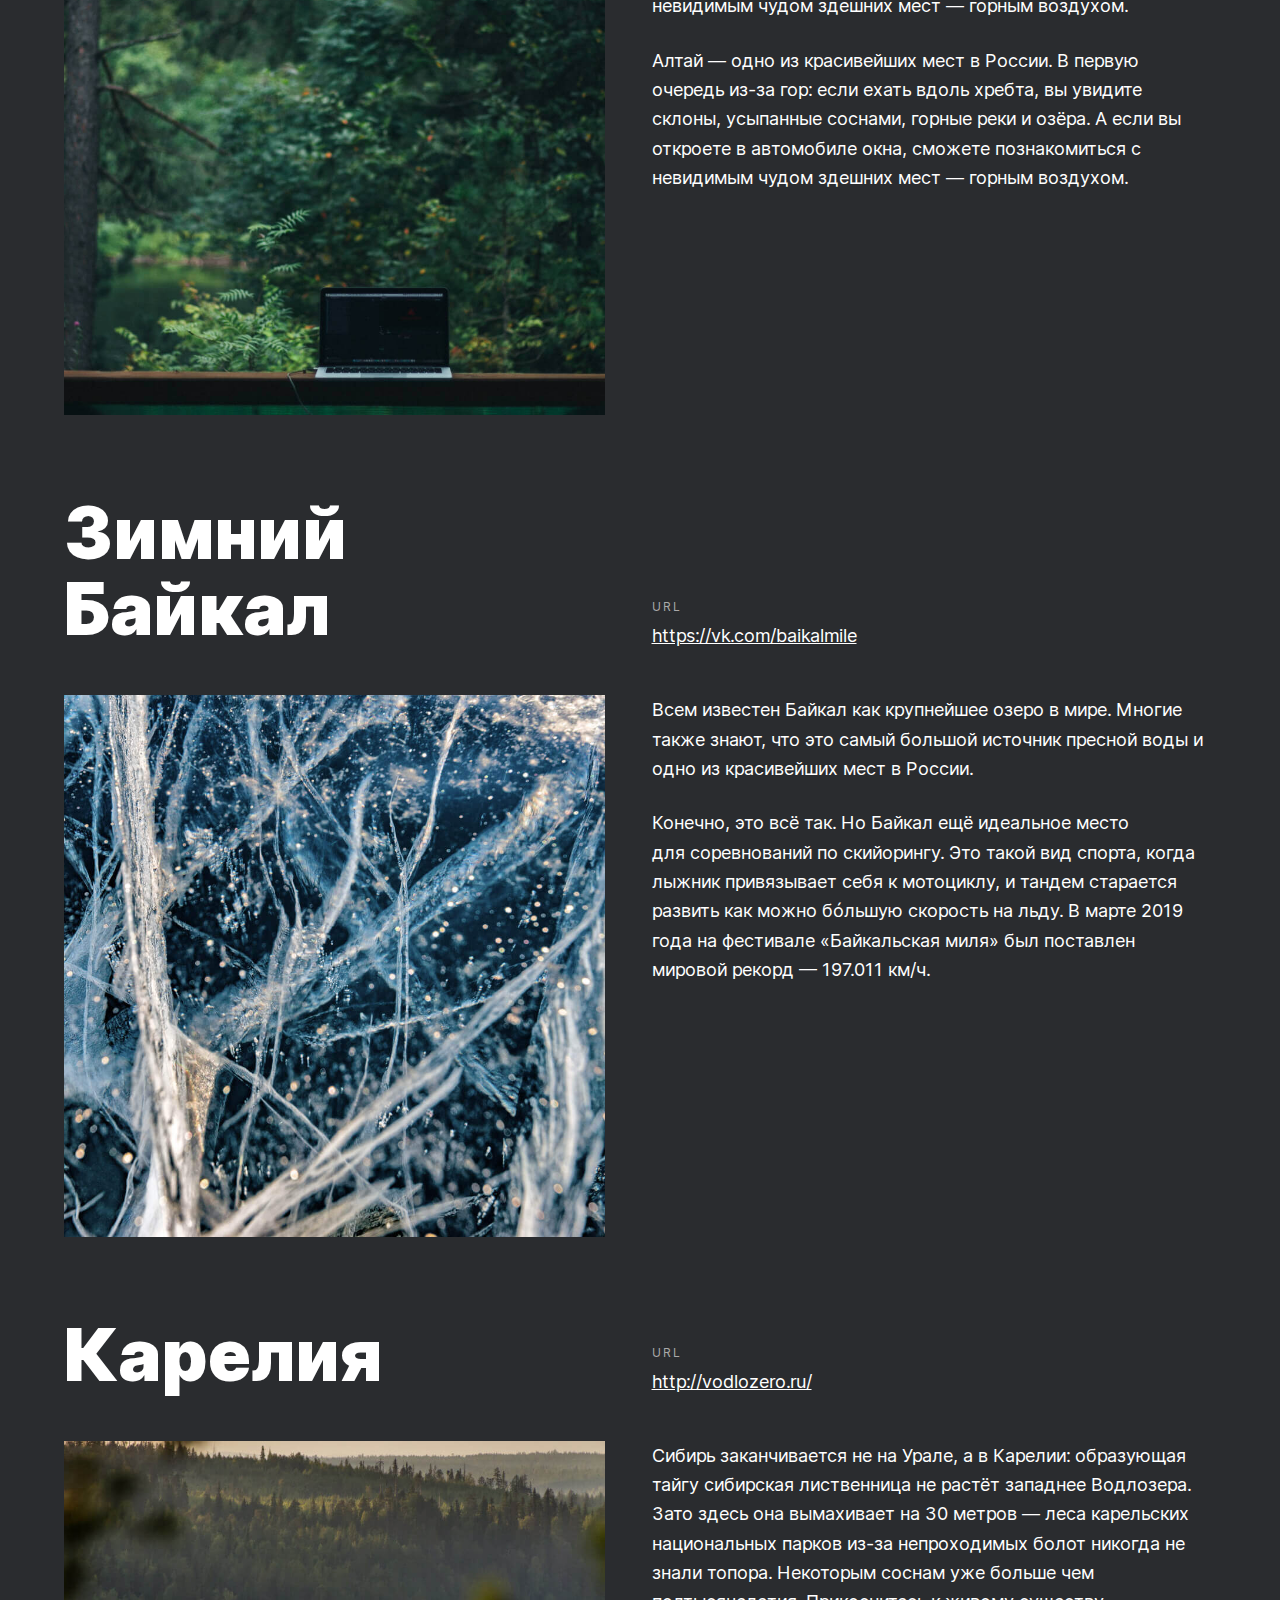
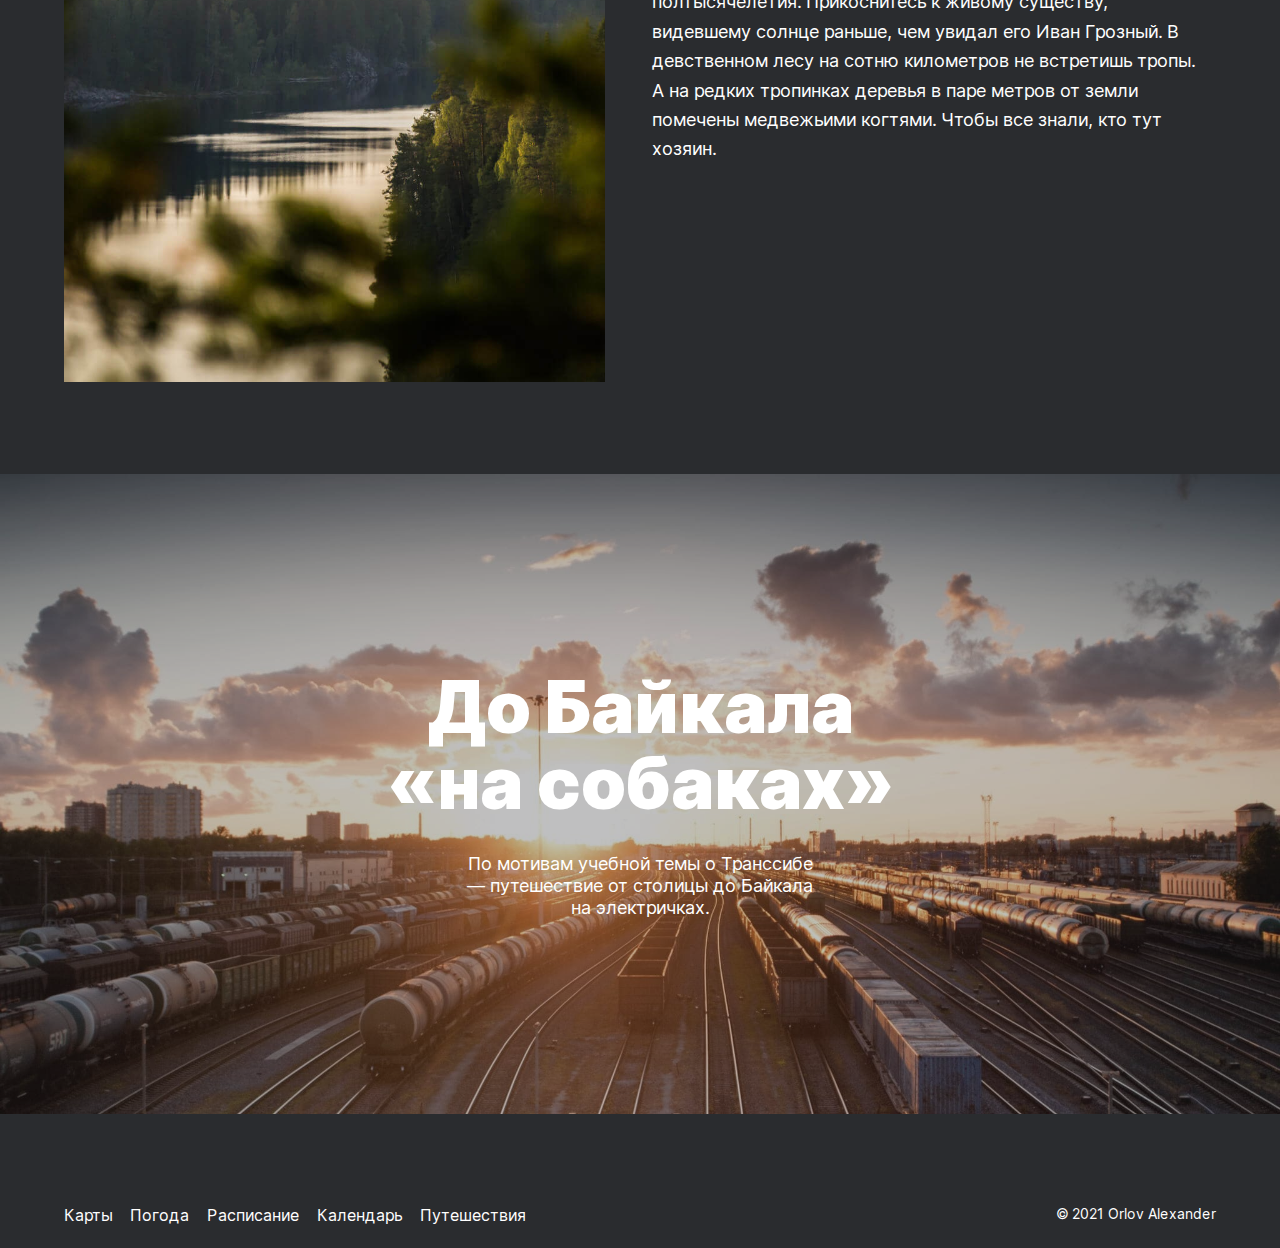
==== commit c14b8c20: "Add files via upload" ====
--- a/sprint-3/index.html
+++ b/sprint-3/index.html
@@ -117,7 +117,7 @@
             </div>
          </section>
          <section class="cover">
-               <a class="cover__overlay" href="https://stampsy.com/na-elektrichkakh-do-baikala"></a>
+               <a target="_blank" class="cover__overlay" href="https://stampsy.com/na-elektrichkakh-do-baikala"></a>
                <h2 class="cover__title">До Байкала «на собаках»</h2>
                <p class="cover__subtitle">По мотивам учебной темы о Транссибе — путешествие от столицы до Байкала на электричках.</p>
          </section>
--- a/sprint-3/index.css
+++ b/sprint-3/index.css
@@ -1,5 +1,4 @@
-@import url(../normalize.css);
-
+@import url(./normalize.css);
 @import url(./blocks/page/page.css);
 @import url(./blocks/content/content.css);
 @import url(./blocks/header/header.css);
@@ -33,4 +32,5 @@
 @import url(./blocks/footer/footer.css);
 @import url(./blocks/footer/__links/footer__links.css);
 @import url(./blocks/footer/__link/footer__link.css);
-@import url(./blocks/footer/__copyright/footer__copyright.css);+@import url(./blocks/footer/__copyright/footer__copyright.css);
+@import url(./fonts/fonts.css);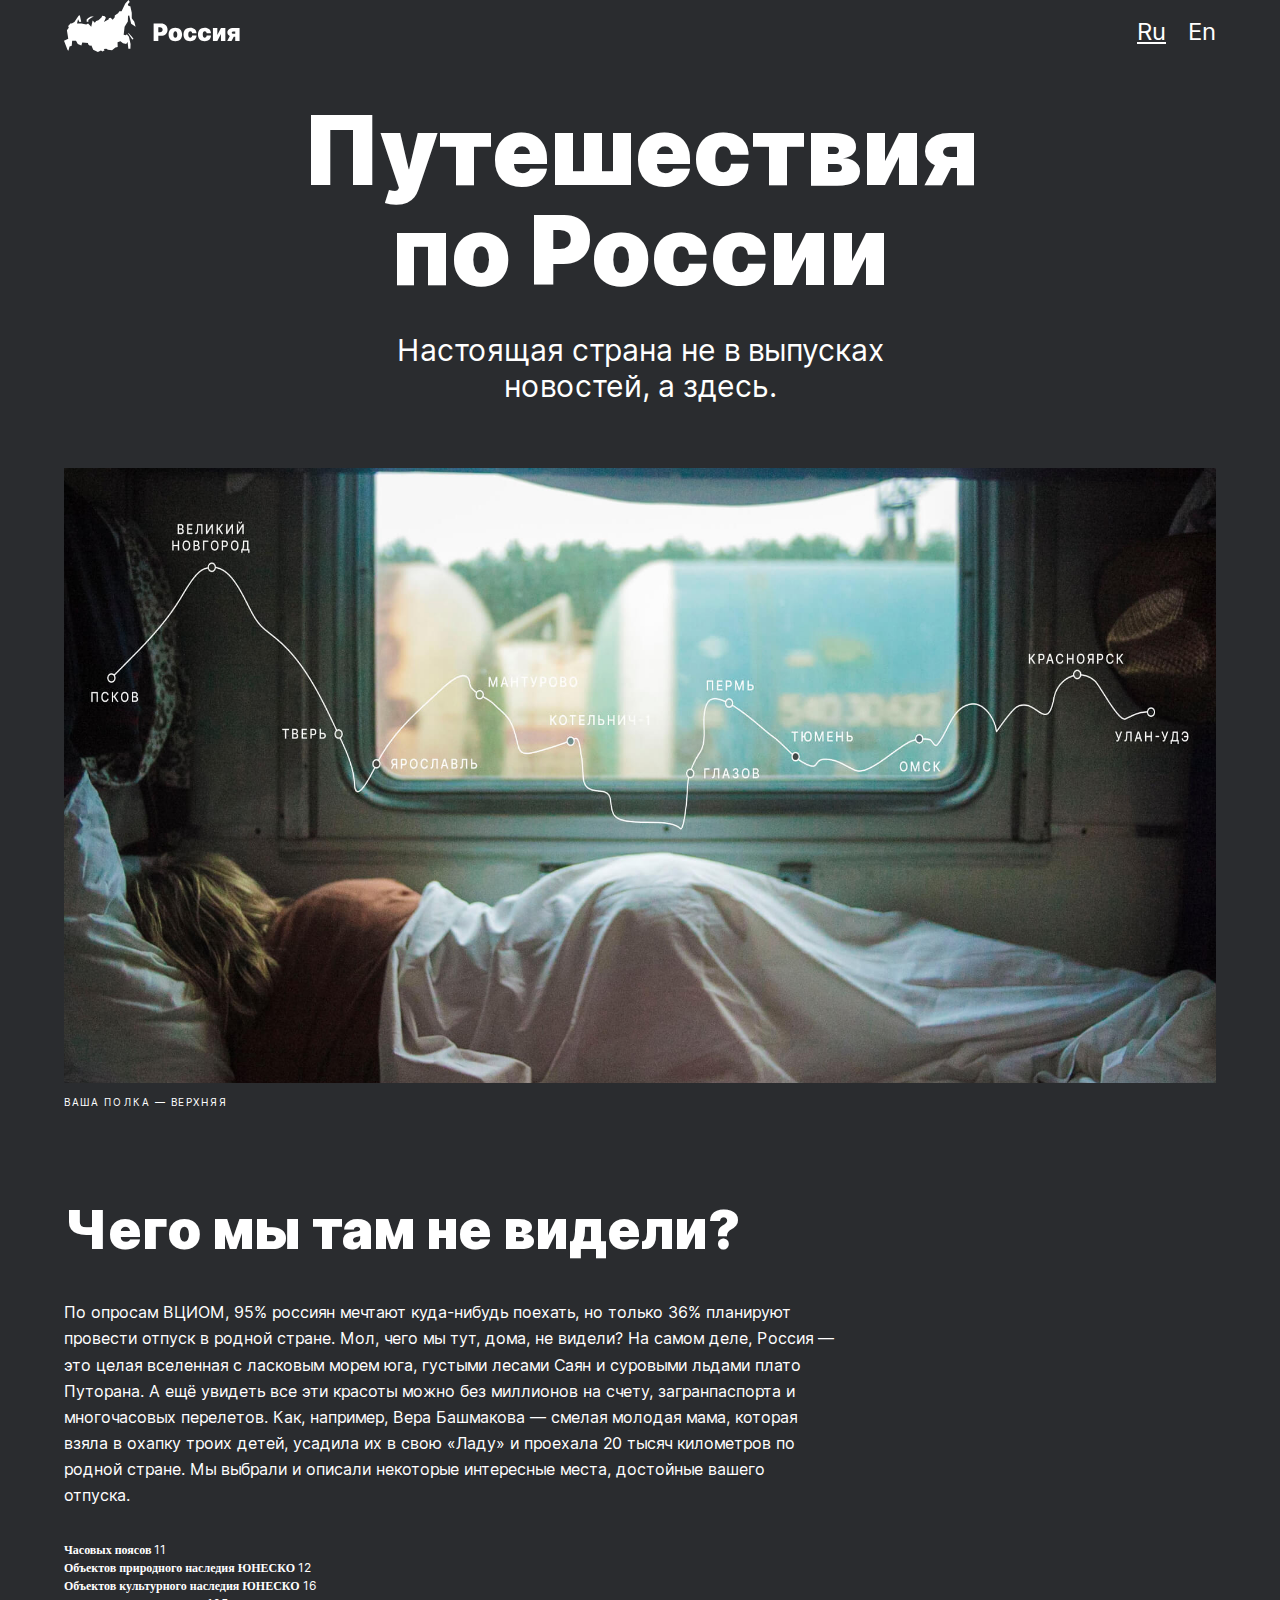
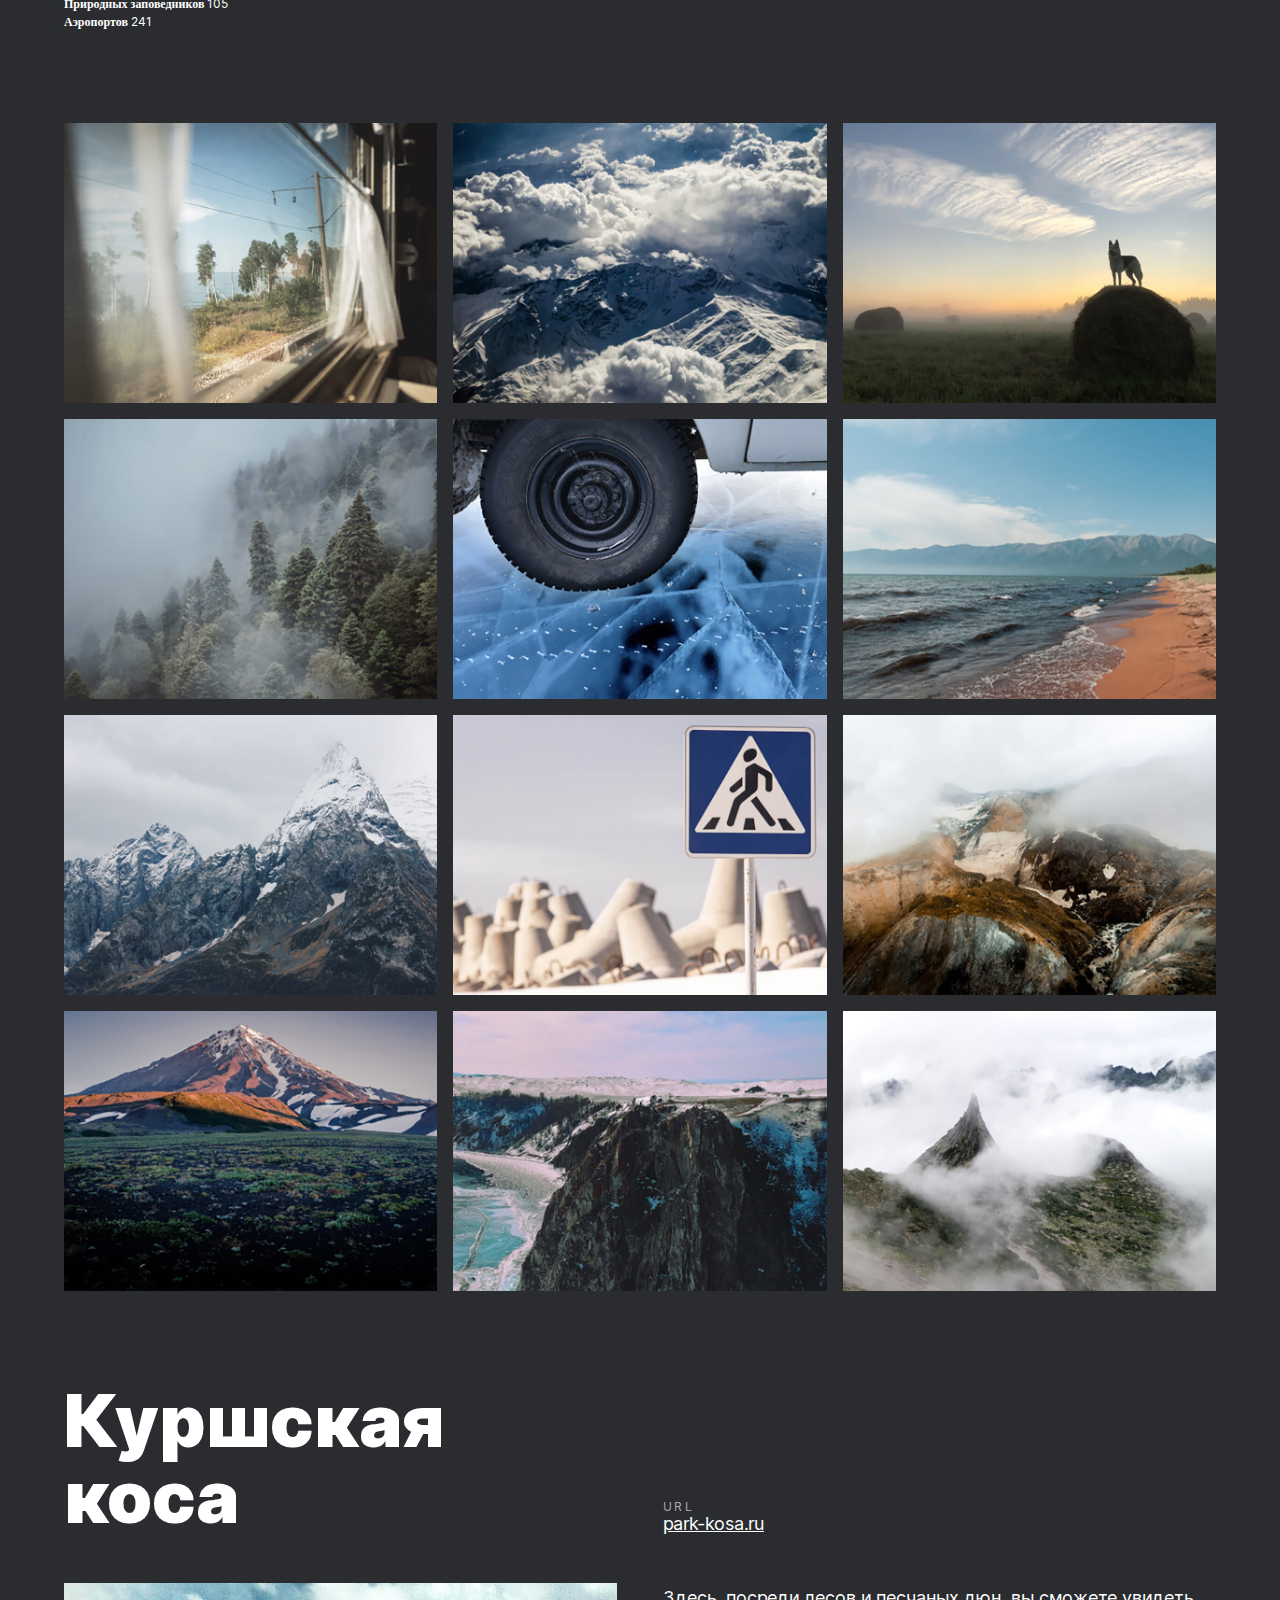
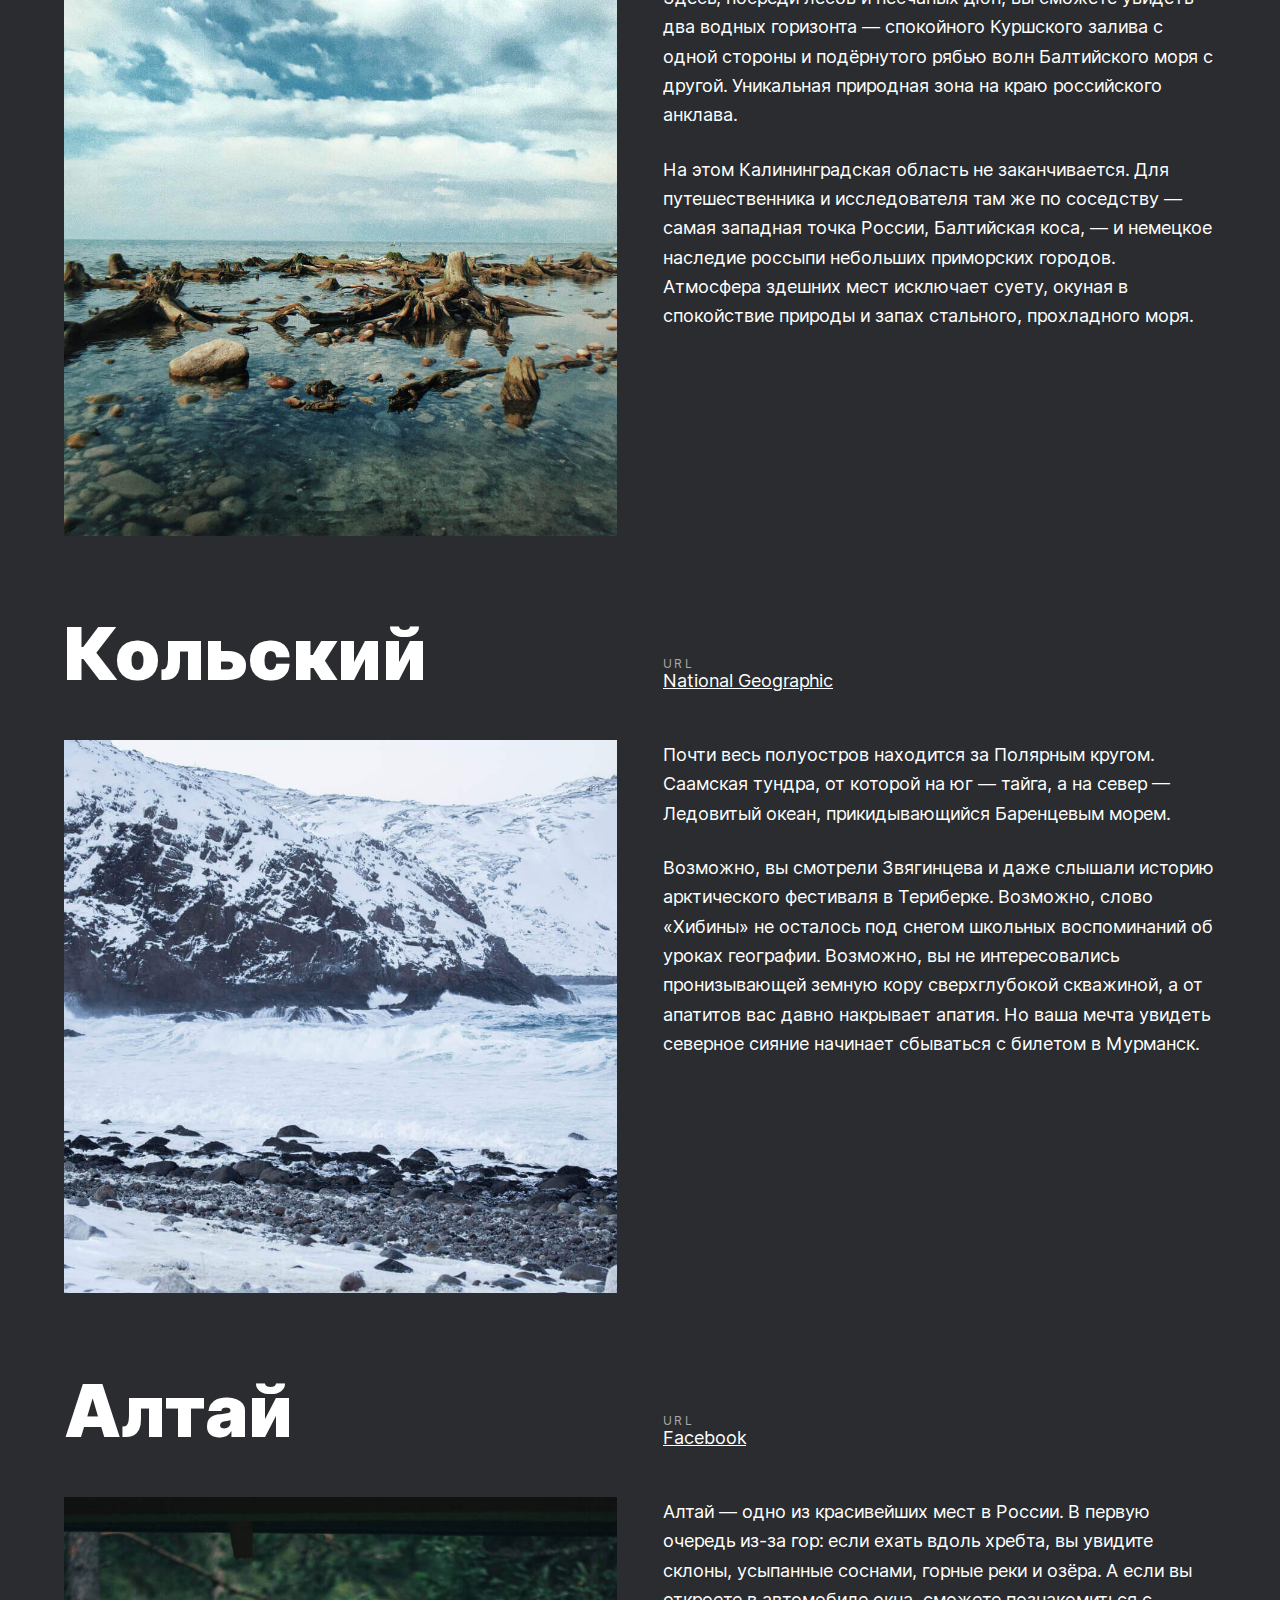
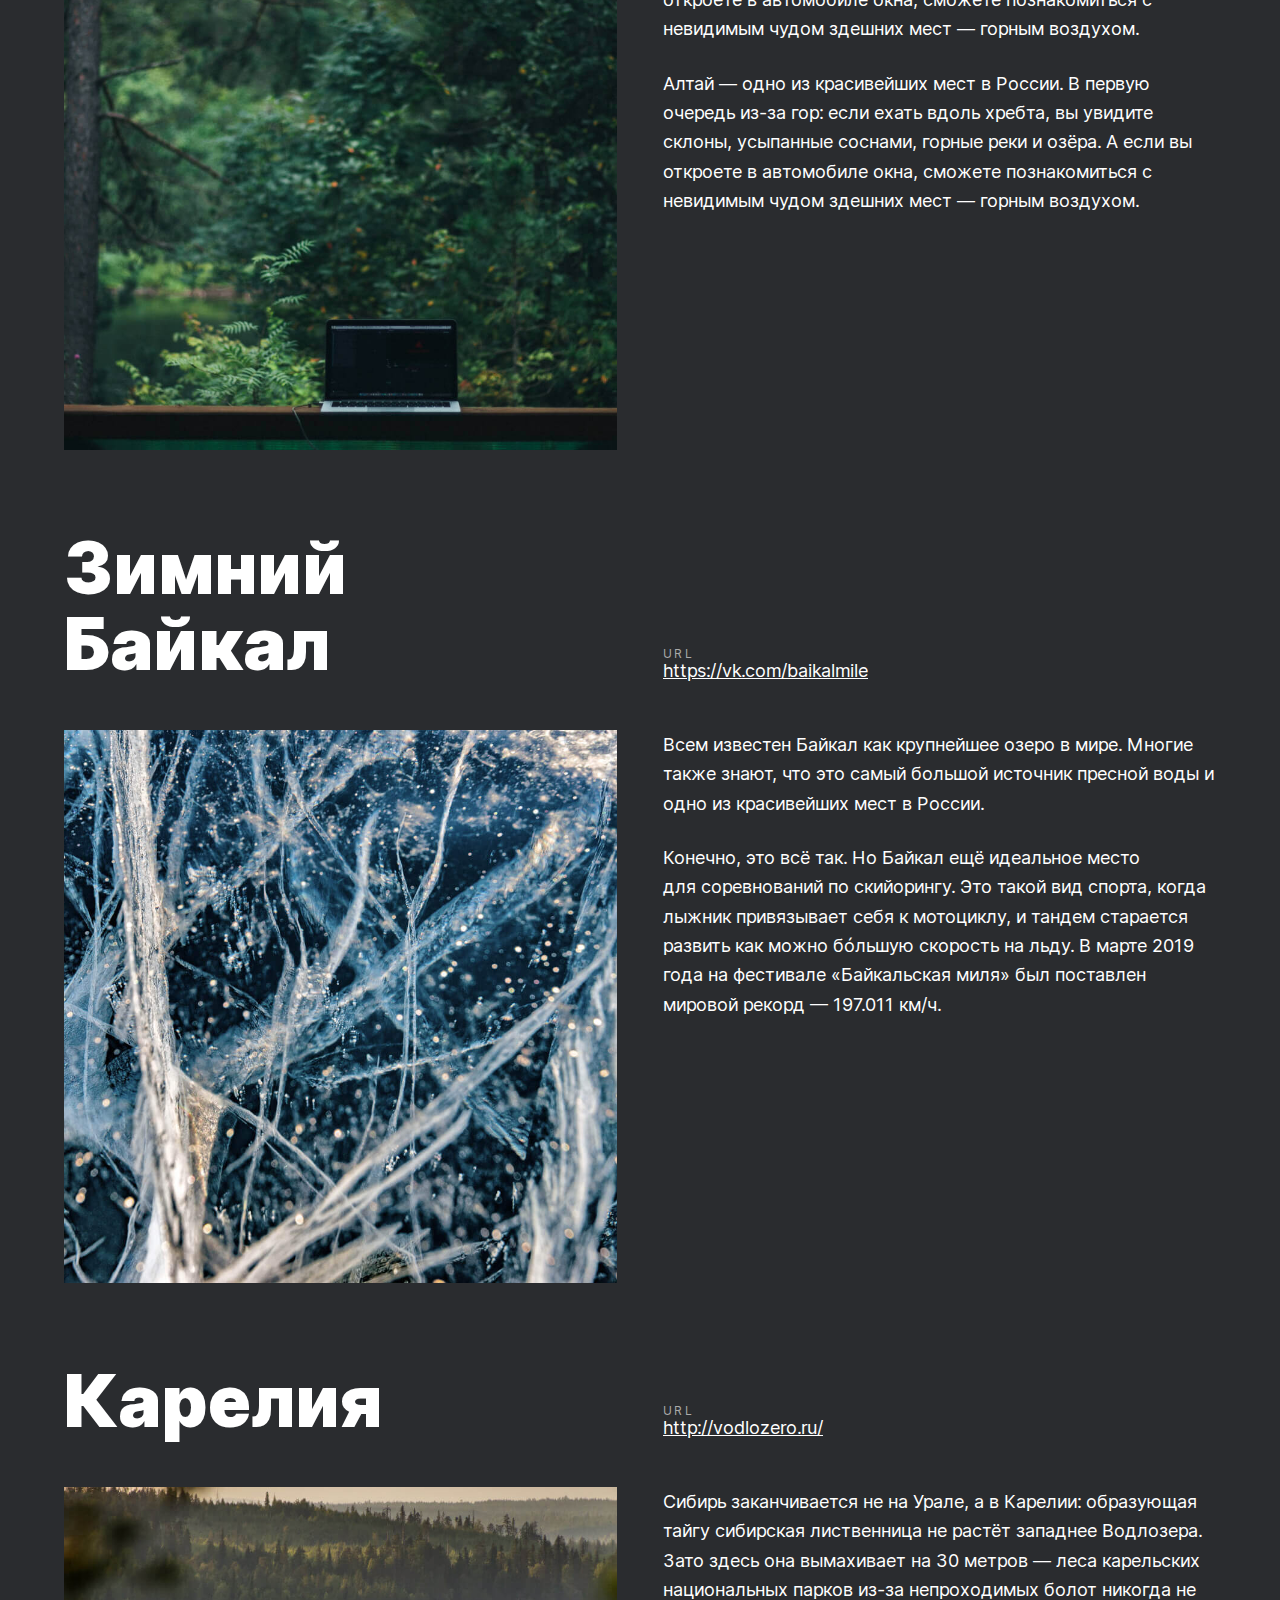
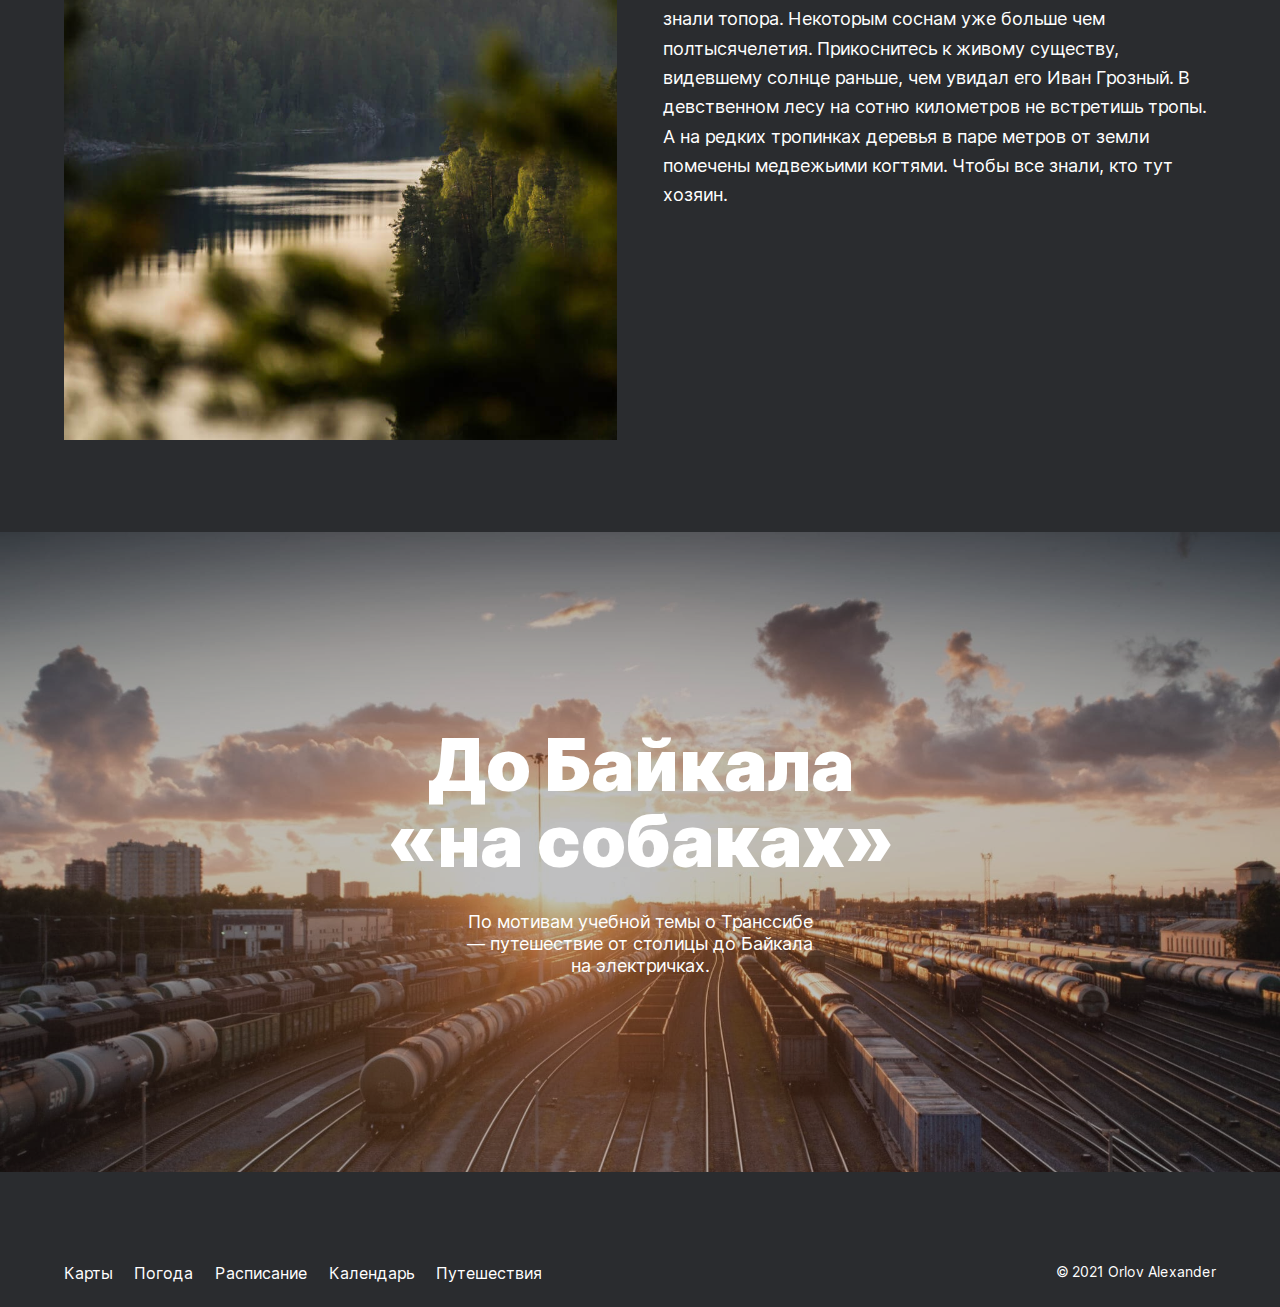
==== commit f01b2a46: "Add files via upload" ====
--- a/sprint-3/index.html
+++ b/sprint-3/index.html
@@ -4,133 +4,138 @@
    <meta charset="UTF-8">
    <meta name="viewport" content="width=device-width, initial-scale=1.0">
    <link rel="stylesheet" href="./index.css">
-   <title>Russian-travel</title>
+   <title>Путешествие по России</title>
 </head>
 <body>
    <div class="page">
       <header class="header">
          <img class="header__logo" src="./sprint-3-images/header-logo.svg" alt="logo">
-         <div class="header__lang-links">
-            <a class="header__lang-link" target="_self" href="#">Ru</a>
+         <ul class="header__lang-links">
+            <a class="header__lang-link header__lang-link_active" target="_self" href="#">Ru</a>
             <a class="header__lang-link" target="_self" href="#">En</a>
-         </div>
+         </ul>
       </header>
       <main class="content">
          <section class="lead">
             <h1 class="lead__title">Путешествия по России</h1>
             <p class="lead__subtitle">Настоящая страна не в выпусках новостей, а здесь.</p>
-            <img class="lead__image" src="./sprint-3-images/lead-polka.jpg" alt="polka"> 
-            <p class="lead__caption">ваша полка — верхняя</p>
+            <figure class="lead__figure">
+               <img class="lead__image" src="./sprint-3-images/lead-polka.jpg" alt="Полка"> 
+               <figcaption class="lead__caption">ваша полка — верхняя</figcaption>
+            </figure>
          </section>
          <section class="intro">
             <h2 class="intro__title">Чего мы там не видели?</h2>
             <p class="intro__text">По опросам ВЦИОМ, 95% россиян мечтают куда-нибудь поехать, но только 36% планируют провести отпуск в родной стране. Мол, чего мы тут, дома, не видели? На самом деле, Россия — это целая вселенная с ласковым морем юга, густыми лесами Саян и суровыми льдами плато Путорана. А ещё увидеть все эти красоты можно без миллионов на счету, загранпаспорта и многочасовых перелетов. Как, например, Вера Башмакова — смелая молодая мама, которая взяла в охапку троих детей, усадила их в свою «Ладу» и проехала 20 тысяч километров по родной стране. Мы выбрали и описали некоторые интересные места, достойные вашего отпуска.</p>
             <ul class="intro__list">
-               <li>Часовых поясов 11</li>
-               <li>Объектов природного наследия ЮНЕСКО 12</li>
-               <li>Объектов культурного наследия ЮНЕСКО 16</li>
-               <li>Природных заповедников 105</li>
-               <li>Аэропортов 241</li>
+               <li>Часовых поясов <span class="intro__list-item">11</span></li>
+               <li>Объектов природного наследия ЮНЕСКО <span class="intro__list-item">12</span></li>
+               <li>Объектов культурного наследия ЮНЕСКО <span class="intro__list-item">16</span></li>
+               <li>Природных заповедников <span class="intro__list-item">105</span></li>
+               <li>Аэропортов <span class="intro__list-item">241</span></li>
             </ul>
          </section>
          <section class="photo-grid">
-            <img class="photo-grid__item" src="./sprint-3-images/photo-grid-train.jpg" alt="train">
-            <img class="photo-grid__item" src="./sprint-3-images/photo-grid-atharva-tulsi.jpg" alt="atharva-tulsi">
-            <img class="photo-grid__item" src="./sprint-3-images/photo-grid-tuman.jpg" alt="tuman">
-            <img class="photo-grid__item" src="./sprint-3-images/photo-grid-sochi.jpg" alt="sochi">
-            <img class="photo-grid__item" src="./sprint-3-images/photo-grid-arisa.jpg" alt="arisa">
-            <img class="photo-grid__item" src="./sprint-3-images/photo-grid-baikal.jpg" alt="baikal">
-            <img class="photo-grid__item" src="./sprint-3-images/photo-grid-elbrus.jpg" alt="elbrus">
-            <img class="photo-grid__item" src="./sprint-3-images/photo-grid-kondratiev.jpg" alt="kondratiev">
-            <img class="photo-grid__item" src="./sprint-3-images/photo-grid-kamchatka-1.jpg" alt="kamchatka">
-            <img class="photo-grid__item" src="./sprint-3-images/photo-grid-kamchatka-2.jpg" alt="kamchatka-2">
-            <img class="photo-grid__item" src="./sprint-3-images/photo-grid-baikal-2.jpg" alt="baikal-2">
-            <img class="photo-grid__item" src="./sprint-3-images/photo-grid-ergaki.jpg" alt="ergaki">
+            <img class="photo-grid__item" src="./sprint-3-images/photo-grid-train.jpg" alt="Поезд">
+            <img class="photo-grid__item" src="./sprint-3-images/photo-grid-atharva-tulsi.jpg" alt="Атарва-Тулси">
+            <img class="photo-grid__item" src="./sprint-3-images/photo-grid-tuman.jpg" alt="Туман">
+            <img class="photo-grid__item" src="./sprint-3-images/photo-grid-sochi.jpg" alt="Сочи">
+            <img class="photo-grid__item" src="./sprint-3-images/photo-grid-arisa.jpg" alt="Ариса">
+            <img class="photo-grid__item" src="./sprint-3-images/photo-grid-baikal.jpg" alt="Байкал">
+            <img class="photo-grid__item" src="./sprint-3-images/photo-grid-elbrus.jpg" alt="Эльбрус">
+            <img class="photo-grid__item" src="./sprint-3-images/photo-grid-kondratiev.jpg" alt="Кондратиев">
+            <img class="photo-grid__item" src="./sprint-3-images/photo-grid-kamchatka-1.jpg" alt="Камчатка">
+            <img class="photo-grid__item" src="./sprint-3-images/photo-grid-kamchatka-2.jpg" alt="Камчатка-2">
+            <img class="photo-grid__item" src="./sprint-3-images/photo-grid-baikal-2.jpg" alt="Байкал-2">
+            <img class="photo-grid__item" src="./sprint-3-images/photo-grid-ergaki.jpg" alt="Ергаки">
          </section>
          <section class="places">
-            <div class="place">
+            <article class="place">
                <h2 class="place__title">Куршская коса</h2>
                <div class="place__website">
-                  <p class="place__url-heading">URL</p>
+                  <p class="place__url-heading">url</p>
                   <a class="place__link" href="http://park-kosa.ru" target="_blank">park-kosa.ru</a>
                </div>
-               <img class="place__image" src="./sprint-3-images/place-kosa.jpg" alt="kosa">
+               <img class="place__image" src="./sprint-3-images/place-kosa.jpg" alt="Коса">
                <div class="place__paragraph-box">
                   <p class="place__paragraph">Здесь, посреди лесов и песчаных дюн, вы сможете увидеть два водных горизонта — спокойного Куршского залива с одной стороны и подёрнутого рябью волн Балтийского моря с другой. Уникальная природная зона на краю российского анклава.</p>
                   <p class="place__paragraph">На этом Калининградская область не заканчивается. Для путешественника и исследователя там же по соседству — самая западная точка России, Балтийская коса, — и немецкое наследие россыпи небольших приморских городов. Атмосфера здешних мест исключает суету, окуная в спокойствие природы и запах стального, прохладного моря.</p>
                </div>
-            </div>
-            <div class="place">
+            </article>
+            <article class="place">
                <h2 class="place__title">Кольский</h2>
                <div class="place__website">
-                  <p class="place__url-heading">URL</p>
+                  <p class="place__url-heading">url</p>
                   <a class="place__link" href="https://yourshot.nationalgeographic.com/photos/?keywords=kolskiy" target="_blank">National Geographic</a>
                </div>
-               <img class="place__image" src="./sprint-3-images/place-kolsky.jpg" alt="kolsky">
+               <img class="place__image" src="./sprint-3-images/place-kolsky.jpg" alt="Кольский">
                <div class="place__paragraph-box">
                <p class="place__paragraph">Почти весь полуостров находится за Полярным кругом. Саамская тундра, от которой на юг — 
                   тайга, а на север — Ледовитый океан, прикидывающийся Баренцевым морем.</p>
                <p class="place__paragraph">Возможно, вы смотрели Звягинцева и даже слышали историю арктического фестиваля в Териберке. Возможно, слово «Хибины» не осталось под снегом школьных воспоминаний об уроках географии. Возможно, вы не интересовались пронизывающей земную кору сверхглубокой скважиной, а от апатитов вас давно накрывает апатия. Но ваша мечта увидеть северное сияние начинает сбываться с билетом
                   в Мурманск.</p>
                </div>
-            </div>
-            <div class="place">
+            </article>
+            <article class="place">
                <h2 class="place__title">Алтай</h2>
                <div class="place__website">
-                  <p class="place__url-heading">URL</p>
+                  <p class="place__url-heading">url</p>
                   <a target="_blank" class="place__link" href="https://www.facebook.com/vera.bashmakova/posts/10156011613718822">Facebook</a>
                </div>
-               <img class="place__image" src="./sprint-3-images/place-altai.jpg" alt="altai">
+               <img class="place__image" src="./sprint-3-images/place-altai.jpg" alt="Алтай">
                <div class="place__paragraph-box">
                <p class="place__paragraph">Алтай — одно из красивейших мест в России. 
                   В первую очередь из-за гор: если ехать вдоль хребта, вы увидите склоны, усыпанные соснами, горные реки и озёра. А если вы откроете в автомобиле окна, сможете познакомиться с невидимым чудом здешних мест — горным воздухом.</p>
                <p class="place__paragraph">Алтай — одно из красивейших мест в России. 
                   В первую очередь из-за гор: если ехать вдоль хребта, вы увидите склоны, усыпанные соснами, горные реки и озёра. А если вы откроете в автомобиле окна, сможете познакомиться с невидимым чудом здешних мест — горным воздухом.</p>
                </div>
-               </div>
-            <div class="place">
+               </article>
+            <article class="place">
                <h2 class="place__title">Зимний Байкал</h2>
                <div class="place__website">
-                  <p class="place__url-heading">URL</p>
+                  <p class="place__url-heading">url</p>
                   <a target="_blank" class="place__link" href="https://vk.com/baikalmile">https://vk.com/baikalmile</a>
                </div>
-               <img class="place__image" src="./sprint-3-images/place-winter-baikal.jpg" alt="winter-baikal">
+               <img class="place__image" src="./sprint-3-images/place-winter-baikal.jpg" alt="Зимний Байкал">
                <div class="place__paragraph-box">
                <p class="place__paragraph">Всем известен Байкал как крупнейшее озеро 
                   в мире. Многие также знают, что это самый большой источник пресной воды и одно из красивейших мест в России.</p>
                <p class="place__paragraph">Конечно, это всё так. Но Байкал ещё идеальное место для соревнований по скийорингу. Это такой вид спорта, когда лыжник привязывает себя 
                   к мотоциклу, и тандем старается развить как можно бóльшую скорость на льду. В марте 2019 года на фестивале «Байкальская миля» был поставлен мировой рекорд — 197.011 км/ч.</p>
                </div>
-            </div>
-            <div class="place">
+            </article>
+            <article class="place">
                <h2 class="place__title">Карелия</h2>
                <div class="place__website">
-                  <p class="place__url-heading">URL</p>
+                  <p class="place__url-heading">url</p>
                   <a target="_blank" class="place__link" href="http://vodlozero.ru">http://vodlozero.ru/</a>
                </div>
-               <img class="place__image" src="./sprint-3-images/place-karelia.jpg" alt="karelia">
+               <img class="place__image" src="./sprint-3-images/place-karelia.jpg" alt="Карелия">
                <div class="place__paragraph-box">
                <p class="place__paragraph">Сибирь заканчивается не на Урале, а в Карелии: образующая тайгу сибирская лиственница не растёт западнее Водлозера. Зато здесь она вымахивает на 30 метров — леса карельских национальных парков из-за непроходимых болот никогда не знали топора. Некоторым соснам уже больше чем полтысячелетия. Прикоснитесь к живому существу, видевшему солнце раньше, чем увидал его Иван Грозный. 
                   В девственном лесу на сотню километров не встретишь тропы. А на редких тропинках деревья 
                   в паре метров от земли помечены медвежьими когтями. Чтобы все знали, кто тут хозяин.</p>
                </div>
-            </div>
+            </article>
          </section>
          <section class="cover">
-               <a target="_blank" class="cover__overlay" href="https://stampsy.com/na-elektrichkakh-do-baikala"></a>
-               <h2 class="cover__title">До Байкала «на собаках»</h2>
-               <p class="cover__subtitle">По мотивам учебной темы о Транссибе — путешествие от столицы до Байкала на электричках.</p>
+               <a target="_blank" class="cover__overlay" href="https://stampsy.com/na-elektrichkakh-do-baikala">
+                  <h2 class="cover__title">До Байкала «на собаках»</h2>
+                  <p class="cover__subtitle">По мотивам учебной темы о Транссибе — путешествие от столицы до Байкала на электричках.</p>
+               </a>
          </section>
       </main>
       <footer class="footer">
          <nav class="footer__links">
-            <a target="_blank" class="footer__link" href="https://yandex.ru/maps">Карты</a>
-            <a target="_blank" class="footer__link" href="https://yandex.ru/pogoda">Погода</a>
-            <a target="_blank" class="footer__link" href="https://rasp.yandex.ru">Расписание</a>
-            <a target="_blank" class="footer__link" href="https://calendar.yandex.ru">Календарь</a>
-            <a target="_blank" class="footer__link" href="https://travel.yandex.ru">Путешествия</a>
+            <ul class="footer__list">
+               <a target="_blank" class="footer__link" href="https://yandex.ru/maps">Карты</a>
+               <a target="_blank" class="footer__link" href="https://yandex.ru/pogoda">Погода</a>
+               <a target="_blank" class="footer__link" href="https://rasp.yandex.ru">Расписание</a>
+               <a target="_blank" class="footer__link" href="https://calendar.yandex.ru">Календарь</a>
+               <a target="_blank" class="footer__link" href="https://travel.yandex.ru">Путешествия</a>
+            </ul>
          </nav>
-         <p class="footer__copyright">&copy 2021 Orlov Alexander</p>
+         <p class="footer__copyright">&copy; 2021 Orlov Alexander</p>
       </footer>
    </div>
 </body>
--- a/sprint-3/index.css
+++ b/sprint-3/index.css
@@ -1,19 +1,22 @@
 @import url(./normalize.css);
+@import url(./fonts/fonts.css);
 @import url(./blocks/page/page.css);
-@import url(./blocks/content/content.css);
 @import url(./blocks/header/header.css);
 @import url(./blocks/header/__logo/header__logo.css);
 @import url(./blocks/header/__lang-links/header__lang-links.css);
 @import url(./blocks/header/__lang-link/header__lang-link.css);
+@import url(./blocks/header/__lang-link/__lang-link_active/header__lang-link_active.css);
 @import url(./blocks/lead/lead.css);
 @import url(./blocks/lead/__title/lead__title.css);
 @import url(./blocks/lead/__subtitle/lead__subtitle.css);
+@import url(./blocks/lead/__figure/lead__figure.css);
 @import url(./blocks/lead/__image/lead__image.css);
 @import url(./blocks/lead/__caption/lead__caption.css);
 @import url(./blocks/intro/intro.css);
 @import url(./blocks/intro/__title/intro__title.css);
 @import url(./blocks/intro/__text/intro__text.css);
 @import url(./blocks/intro/__list/intro__list.css);
+@import url(./blocks/intro/__list-item/intro__list-item.css);
 @import url(./blocks/photo-grid/photo-grid.css);
 @import url(./blocks/photo-grid/__item/photo-grid__item.css);
 @import url(./blocks/places/places.css);
@@ -33,4 +36,4 @@
 @import url(./blocks/footer/__links/footer__links.css);
 @import url(./blocks/footer/__link/footer__link.css);
 @import url(./blocks/footer/__copyright/footer__copyright.css);
-@import url(./fonts/fonts.css);+@import url(./blocks/footer/__list/footer__list.css);
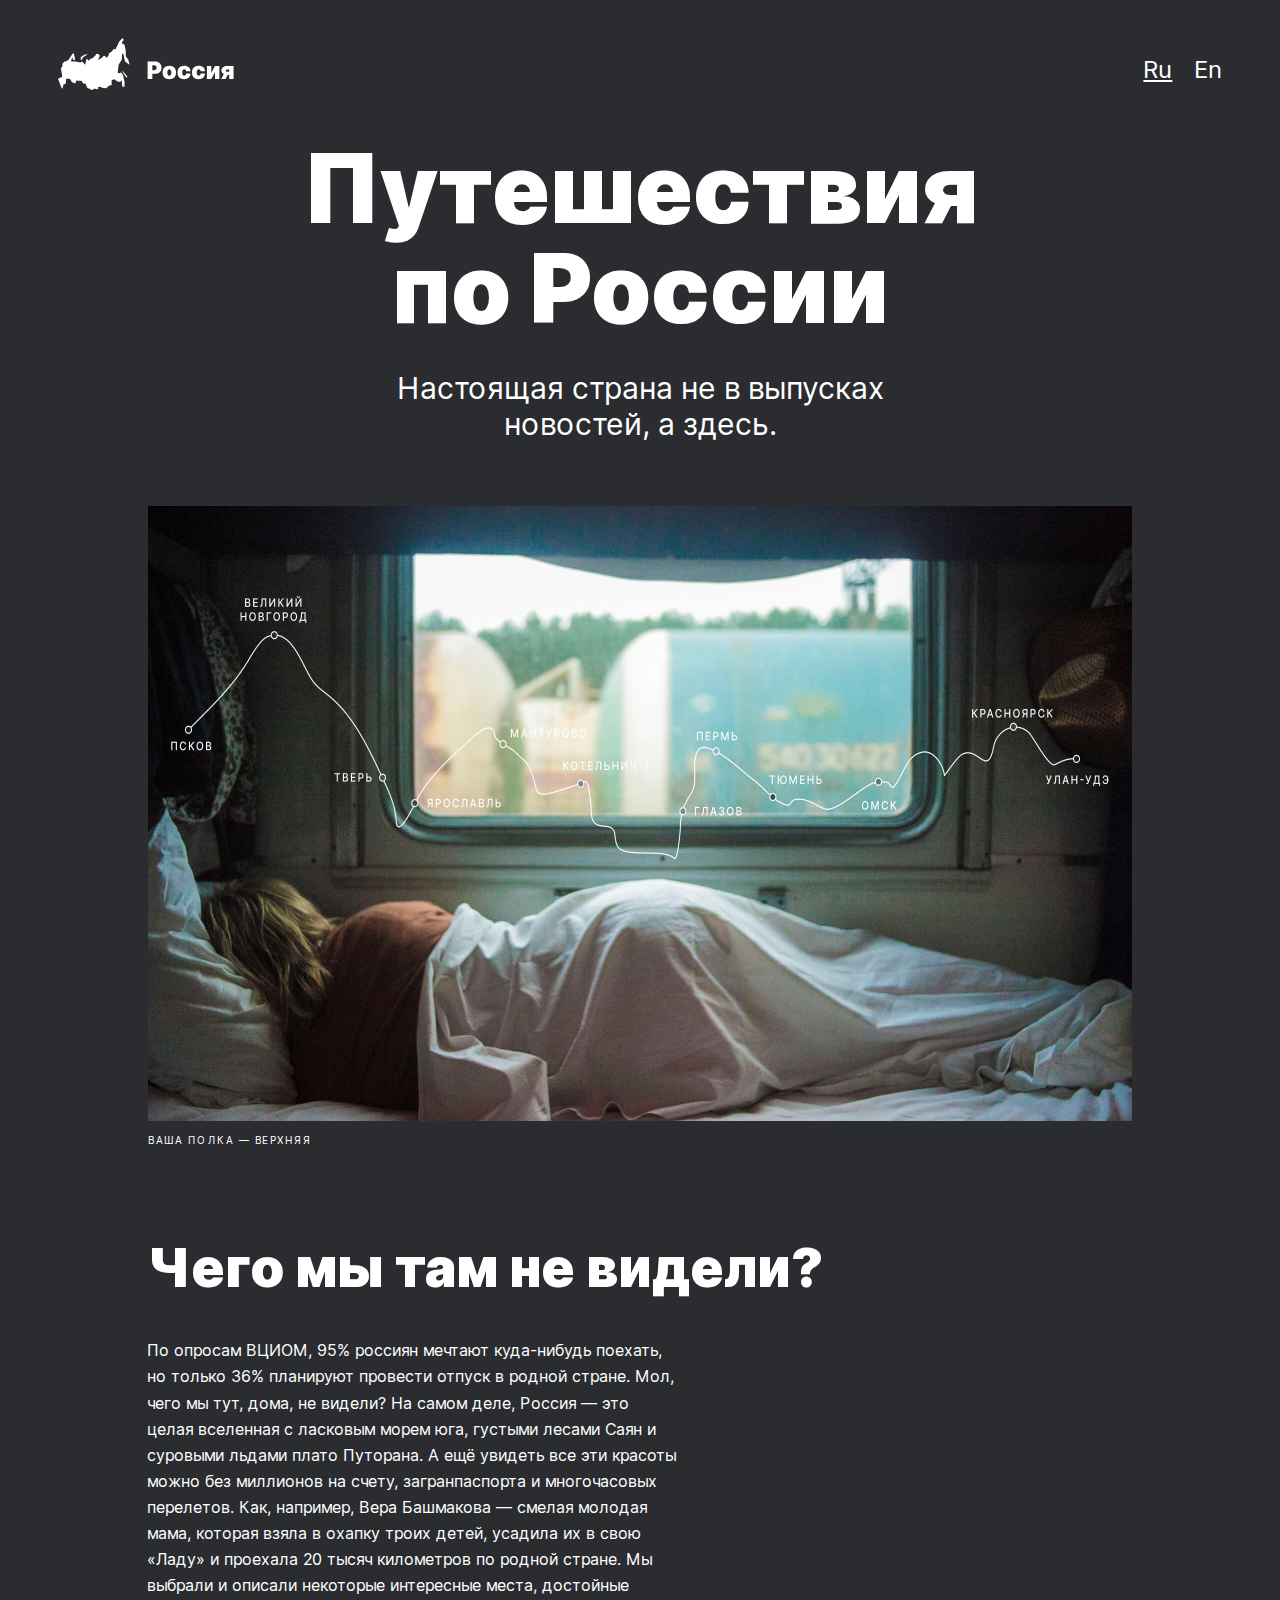
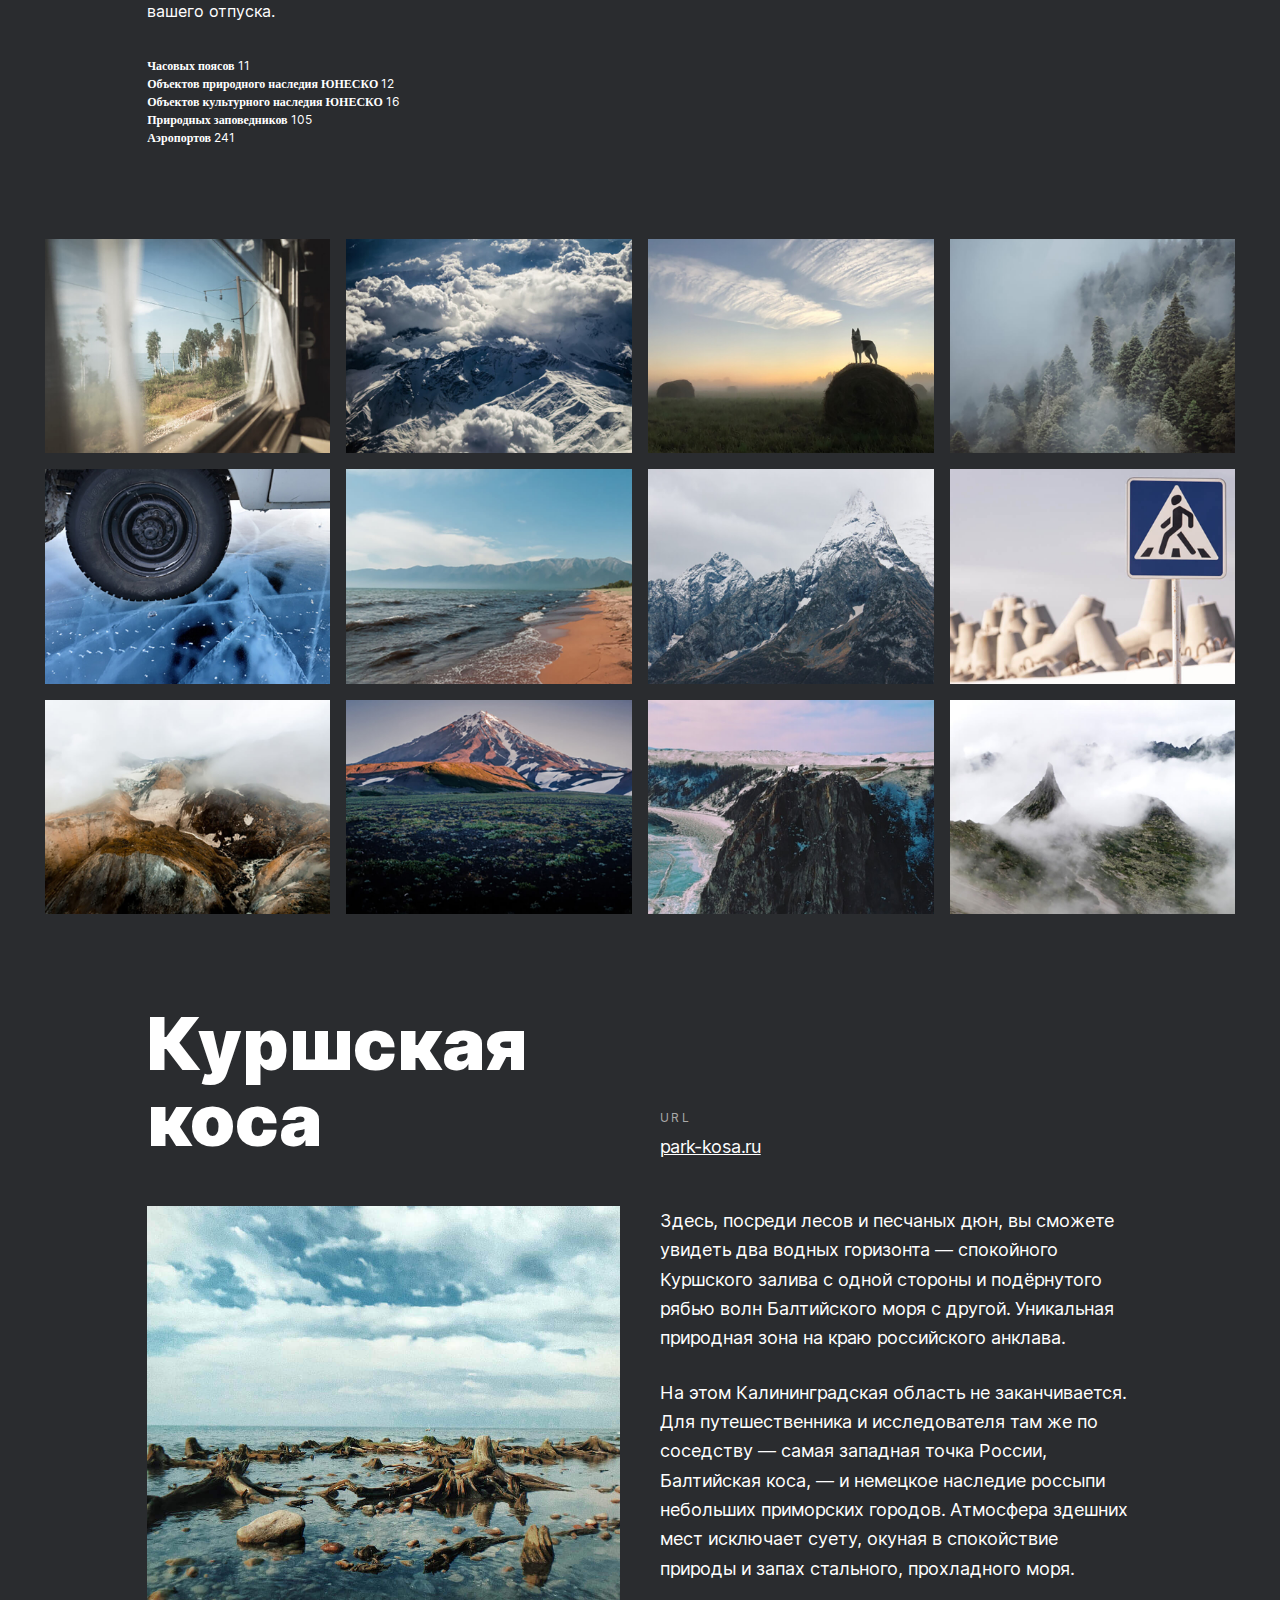
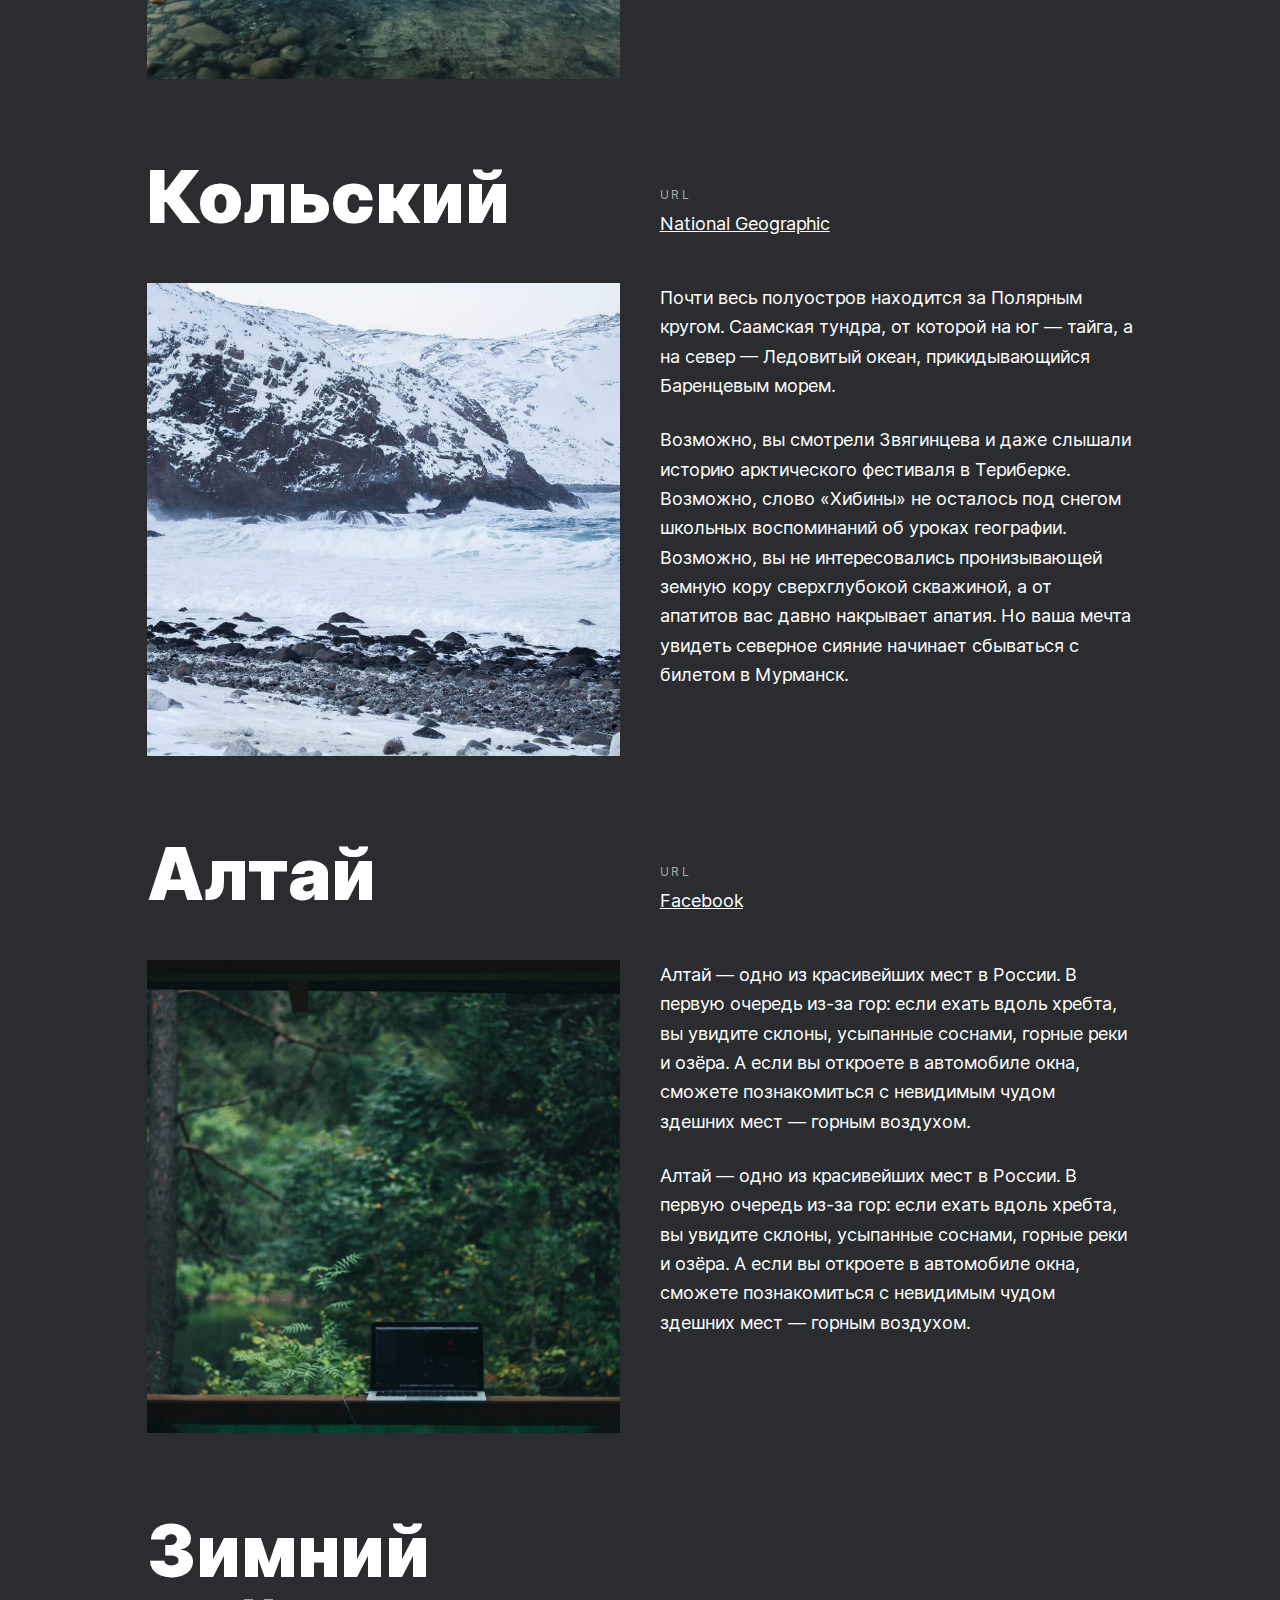
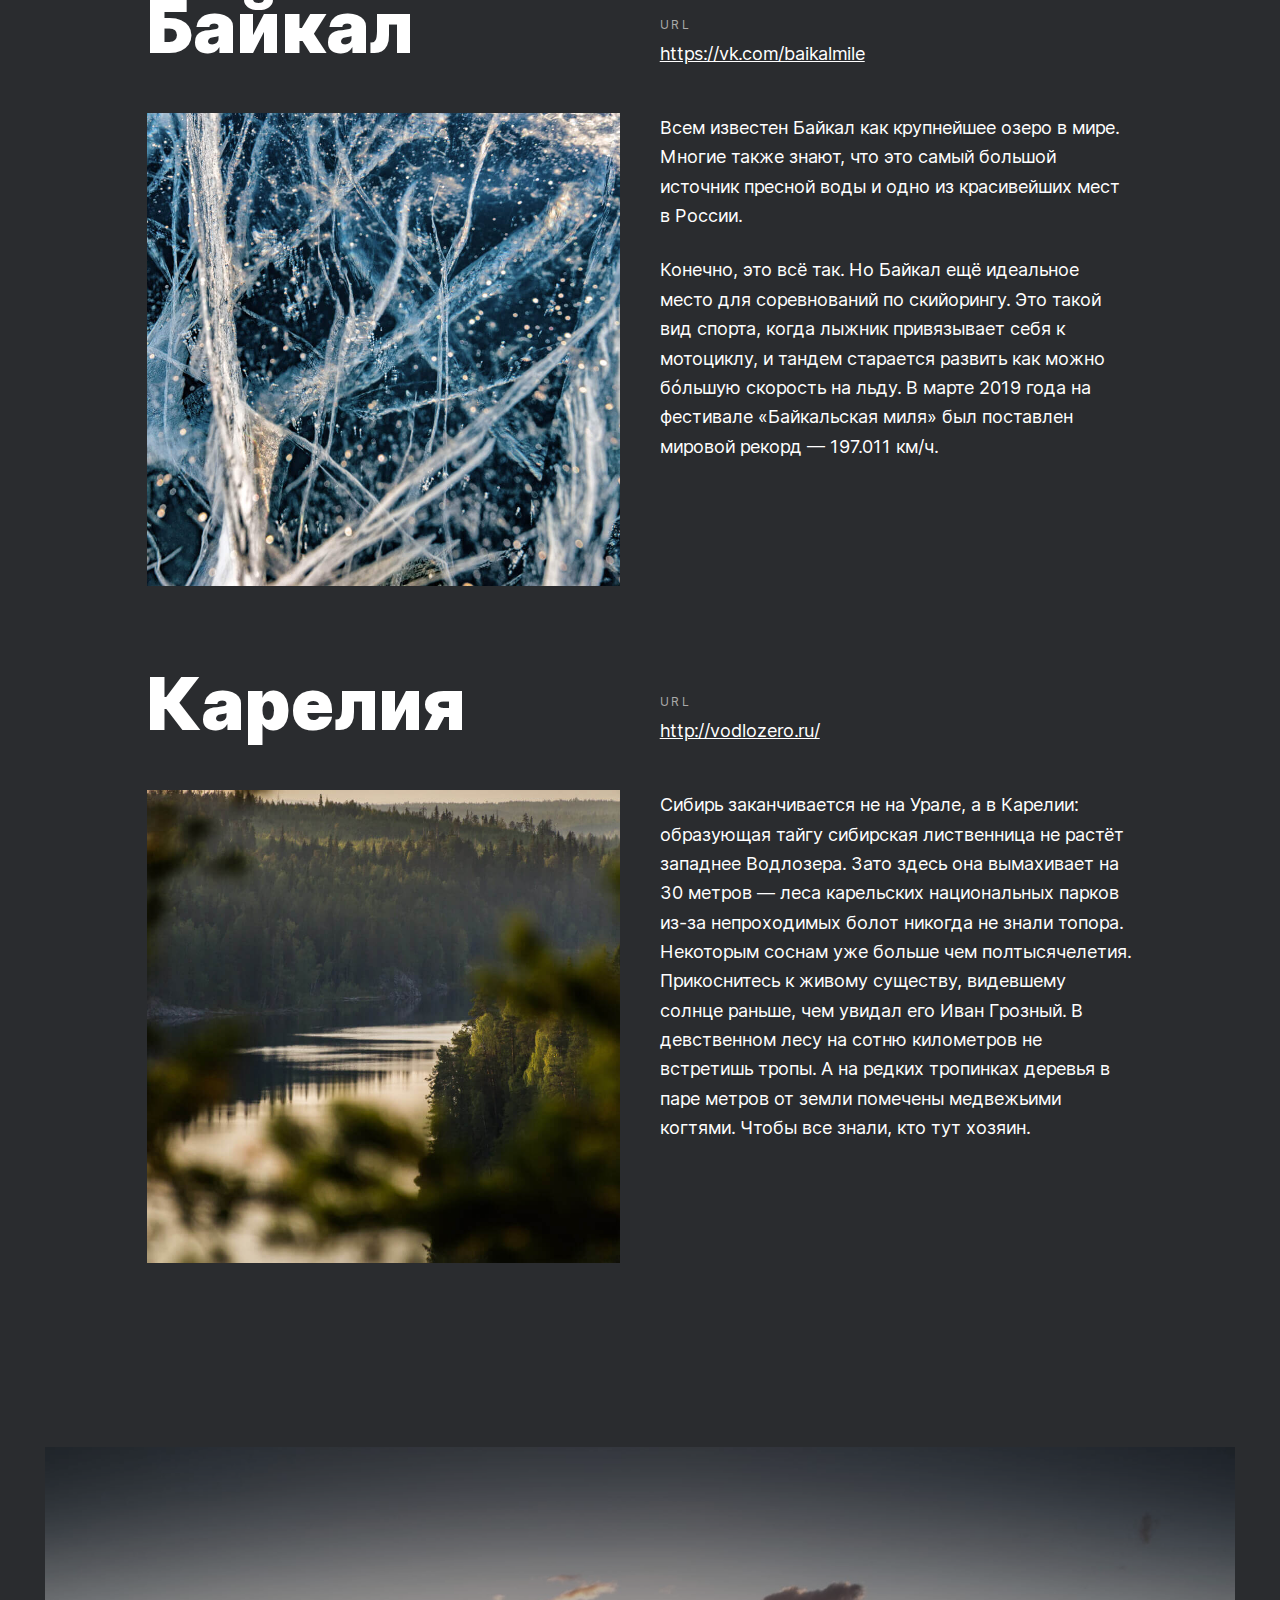
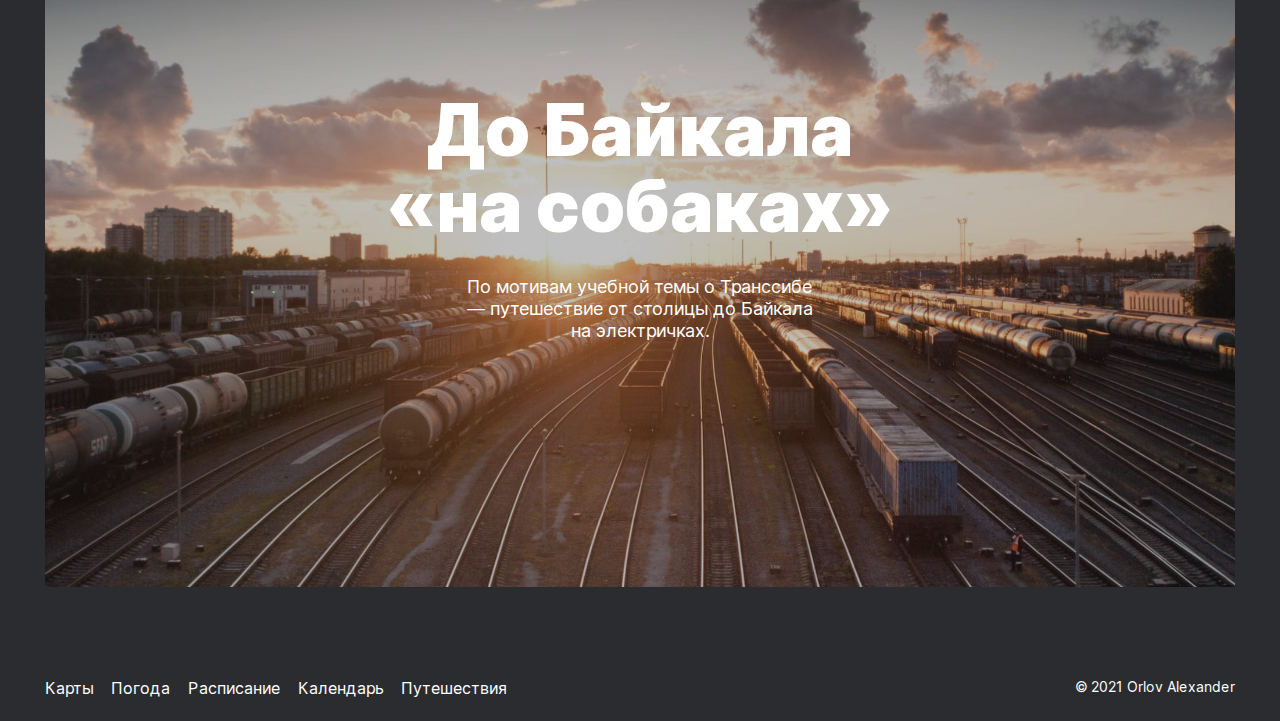
==== commit aeb44fea: "Add files via upload" ====
--- a/sprint-3/index.html
+++ b/sprint-3/index.html
@@ -3,13 +3,13 @@
 <head>
    <meta charset="UTF-8">
    <meta name="viewport" content="width=device-width, initial-scale=1.0">
-   <link rel="stylesheet" href="./index.css">
+   <link rel="stylesheet" href="./pages/index.css">
    <title>Путешествие по России</title>
 </head>
-<body>
+<body class="pages">
    <div class="page">
       <header class="header">
-         <img class="header__logo" src="./sprint-3-images/header-logo.svg" alt="logo">
+         <img class="header__logo" src="./images/header-logo.svg" alt="Логотип">
          <ul class="header__lang-links">
             <a class="header__lang-link header__lang-link_active" target="_self" href="#">Ru</a>
             <a class="header__lang-link" target="_self" href="#">En</a>
@@ -20,7 +20,7 @@
             <h1 class="lead__title">Путешествия по России</h1>
             <p class="lead__subtitle">Настоящая страна не в выпусках новостей, а здесь.</p>
             <figure class="lead__figure">
-               <img class="lead__image" src="./sprint-3-images/lead-polka.jpg" alt="Полка"> 
+               <img class="lead__image" src="./images/lead-polka.jpg" alt="Полка"> 
                <figcaption class="lead__caption">ваша полка — верхняя</figcaption>
             </figure>
          </section>
@@ -36,18 +36,18 @@
             </ul>
          </section>
          <section class="photo-grid">
-            <img class="photo-grid__item" src="./sprint-3-images/photo-grid-train.jpg" alt="Поезд">
-            <img class="photo-grid__item" src="./sprint-3-images/photo-grid-atharva-tulsi.jpg" alt="Атарва-Тулси">
-            <img class="photo-grid__item" src="./sprint-3-images/photo-grid-tuman.jpg" alt="Туман">
-            <img class="photo-grid__item" src="./sprint-3-images/photo-grid-sochi.jpg" alt="Сочи">
-            <img class="photo-grid__item" src="./sprint-3-images/photo-grid-arisa.jpg" alt="Ариса">
-            <img class="photo-grid__item" src="./sprint-3-images/photo-grid-baikal.jpg" alt="Байкал">
-            <img class="photo-grid__item" src="./sprint-3-images/photo-grid-elbrus.jpg" alt="Эльбрус">
-            <img class="photo-grid__item" src="./sprint-3-images/photo-grid-kondratiev.jpg" alt="Кондратиев">
-            <img class="photo-grid__item" src="./sprint-3-images/photo-grid-kamchatka-1.jpg" alt="Камчатка">
-            <img class="photo-grid__item" src="./sprint-3-images/photo-grid-kamchatka-2.jpg" alt="Камчатка-2">
-            <img class="photo-grid__item" src="./sprint-3-images/photo-grid-baikal-2.jpg" alt="Байкал-2">
-            <img class="photo-grid__item" src="./sprint-3-images/photo-grid-ergaki.jpg" alt="Ергаки">
+            <img class="photo-grid__item" src="./images/photo-grid-train.jpg" alt="Поезд">
+            <img class="photo-grid__item" src="./images/photo-grid-atharva-tulsi.jpg" alt="Атарва-Тулси">
+            <img class="photo-grid__item" src="./images/photo-grid-tuman.jpg" alt="Туман">
+            <img class="photo-grid__item" src="./images/photo-grid-sochi.jpg" alt="Сочи">
+            <img class="photo-grid__item" src="./images/photo-grid-arisa.jpg" alt="Ариса">
+            <img class="photo-grid__item" src="./images/photo-grid-baikal.jpg" alt="Байкал">
+            <img class="photo-grid__item" src="./images/photo-grid-elbrus.jpg" alt="Эльбрус">
+            <img class="photo-grid__item" src="./images/photo-grid-kondratiev.jpg" alt="Кондратиев">
+            <img class="photo-grid__item" src="./images/photo-grid-kamchatka-1.jpg" alt="Камчатка">
+            <img class="photo-grid__item" src="./images/photo-grid-kamchatka-2.jpg" alt="Камчатка-2">
+            <img class="photo-grid__item" src="./images/photo-grid-baikal-2.jpg" alt="Байкал-2">
+            <img class="photo-grid__item" src="./images/photo-grid-ergaki.jpg" alt="Ергаки">
          </section>
          <section class="places">
             <article class="place">
@@ -56,7 +56,7 @@
                   <p class="place__url-heading">url</p>
                   <a class="place__link" href="http://park-kosa.ru" target="_blank">park-kosa.ru</a>
                </div>
-               <img class="place__image" src="./sprint-3-images/place-kosa.jpg" alt="Коса">
+               <img class="place__image" src="./images/place-kosa.jpg" alt="Коса">
                <div class="place__paragraph-box">
                   <p class="place__paragraph">Здесь, посреди лесов и песчаных дюн, вы сможете увидеть два водных горизонта — спокойного Куршского залива с одной стороны и подёрнутого рябью волн Балтийского моря с другой. Уникальная природная зона на краю российского анклава.</p>
                   <p class="place__paragraph">На этом Калининградская область не заканчивается. Для путешественника и исследователя там же по соседству — самая западная точка России, Балтийская коса, — и немецкое наследие россыпи небольших приморских городов. Атмосфера здешних мест исключает суету, окуная в спокойствие природы и запах стального, прохладного моря.</p>
@@ -68,7 +68,7 @@
                   <p class="place__url-heading">url</p>
                   <a class="place__link" href="https://yourshot.nationalgeographic.com/photos/?keywords=kolskiy" target="_blank">National Geographic</a>
                </div>
-               <img class="place__image" src="./sprint-3-images/place-kolsky.jpg" alt="Кольский">
+               <img class="place__image" src="./images/place-kolsky.jpg" alt="Кольский">
                <div class="place__paragraph-box">
                <p class="place__paragraph">Почти весь полуостров находится за Полярным кругом. Саамская тундра, от которой на юг — 
                   тайга, а на север — Ледовитый океан, прикидывающийся Баренцевым морем.</p>
@@ -82,7 +82,7 @@
                   <p class="place__url-heading">url</p>
                   <a target="_blank" class="place__link" href="https://www.facebook.com/vera.bashmakova/posts/10156011613718822">Facebook</a>
                </div>
-               <img class="place__image" src="./sprint-3-images/place-altai.jpg" alt="Алтай">
+               <img class="place__image" src="./images/place-altai.jpg" alt="Алтай">
                <div class="place__paragraph-box">
                <p class="place__paragraph">Алтай — одно из красивейших мест в России. 
                   В первую очередь из-за гор: если ехать вдоль хребта, вы увидите склоны, усыпанные соснами, горные реки и озёра. А если вы откроете в автомобиле окна, сможете познакомиться с невидимым чудом здешних мест — горным воздухом.</p>
@@ -96,7 +96,7 @@
                   <p class="place__url-heading">url</p>
                   <a target="_blank" class="place__link" href="https://vk.com/baikalmile">https://vk.com/baikalmile</a>
                </div>
-               <img class="place__image" src="./sprint-3-images/place-winter-baikal.jpg" alt="Зимний Байкал">
+               <img class="place__image" src="./images/place-winter-baikal.jpg" alt="Зимний Байкал">
                <div class="place__paragraph-box">
                <p class="place__paragraph">Всем известен Байкал как крупнейшее озеро 
                   в мире. Многие также знают, что это самый большой источник пресной воды и одно из красивейших мест в России.</p>
@@ -110,7 +110,7 @@
                   <p class="place__url-heading">url</p>
                   <a target="_blank" class="place__link" href="http://vodlozero.ru">http://vodlozero.ru/</a>
                </div>
-               <img class="place__image" src="./sprint-3-images/place-karelia.jpg" alt="Карелия">
+               <img class="place__image" src="./images/place-karelia.jpg" alt="Карелия">
                <div class="place__paragraph-box">
                <p class="place__paragraph">Сибирь заканчивается не на Урале, а в Карелии: образующая тайгу сибирская лиственница не растёт западнее Водлозера. Зато здесь она вымахивает на 30 метров — леса карельских национальных парков из-за непроходимых болот никогда не знали топора. Некоторым соснам уже больше чем полтысячелетия. Прикоснитесь к живому существу, видевшему солнце раньше, чем увидал его Иван Грозный. 
                   В девственном лесу на сотню километров не встретишь тропы. А на редких тропинках деревья 
--- a/sprint-3/pages/index.css
+++ b/sprint-3/pages/index.css
@@ -0,0 +1,41 @@
+@import url(../vendor/normalize.css);
+@import url(../fonts/fonts.css);
+@import url(../blocks/page/page.css);
+@import url(../blocks/pages/pages.css);
+@import url(../blocks/content/content.css);
+@import url(../blocks/header/header.css);
+@import url(../blocks/header/__logo/header__logo.css);
+@import url(../blocks/header/__lang-links/header__lang-links.css);
+@import url(../blocks/header/__lang-link/header__lang-link.css);
+@import url(../blocks/header/__lang-link/__lang-link_active/header__lang-link_active.css);
+@import url(../blocks/lead/lead.css);
+@import url(../blocks/lead/__title/lead__title.css);
+@import url(../blocks/lead/__subtitle/lead__subtitle.css);
+@import url(../blocks/lead/__figure/lead__figure.css);
+@import url(../blocks/lead/__image/lead__image.css);
+@import url(../blocks/lead/__caption/lead__caption.css);
+@import url(../blocks/intro/intro.css);
+@import url(../blocks/intro/__title/intro__title.css);
+@import url(../blocks/intro/__text/intro__text.css);
+@import url(../blocks/intro/__list/intro__list.css);
+@import url(../blocks/intro/__list-item/intro__list-item.css);
+@import url(../blocks/photo-grid/photo-grid.css);
+@import url(../blocks/photo-grid/__item/photo-grid__item.css);
+@import url(../blocks/places/places.css);
+@import url(../blocks/place/place.css);
+@import url(../blocks/place/__paragraph-box/place__paragraph-box.css);
+@import url(../blocks/place/__link/place__link.css);
+@import url(../blocks/place/__paragraph/place__paragraph.css);
+@import urL(../blocks/place/__title/place__title.css);
+@import urL(../blocks/place/__url-heading/place__url-heading.css);
+@import urL(../blocks/place/__website/place__website.css);
+@import url(../blocks/place/__image/place__image.css);
+@import url(../blocks/cover/cover.css);
+@import url(../blocks/cover/__title/cover__title.css);
+@import url(../blocks/cover/__subtitle/cover__subtitle.css);
+@import url(../blocks/cover/__overlay/cover__overlay.css);
+@import url(../blocks/footer/footer.css);
+@import url(../blocks/footer/__links/footer__links.css);
+@import url(../blocks/footer/__link/footer__link.css);
+@import url(../blocks/footer/__copyright/footer__copyright.css);
+@import url(../blocks/footer/__list/footer__list.css);
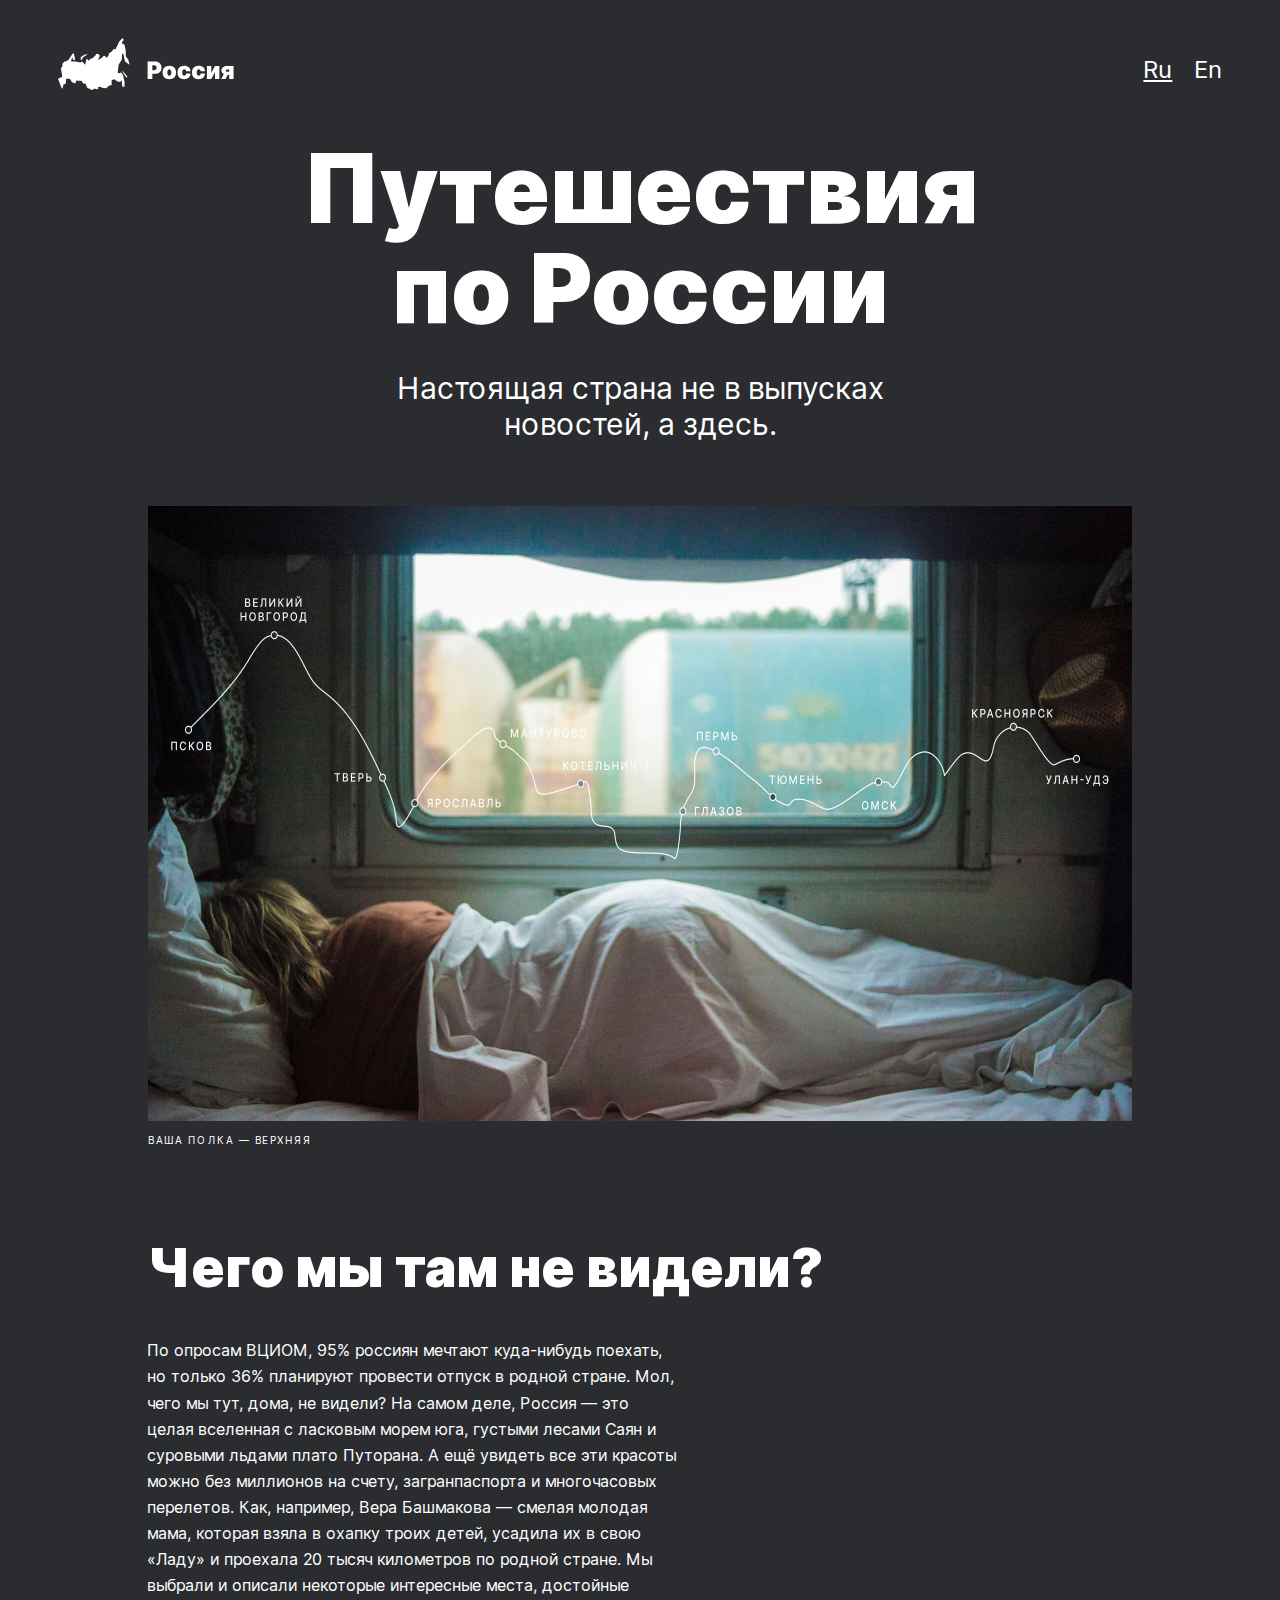
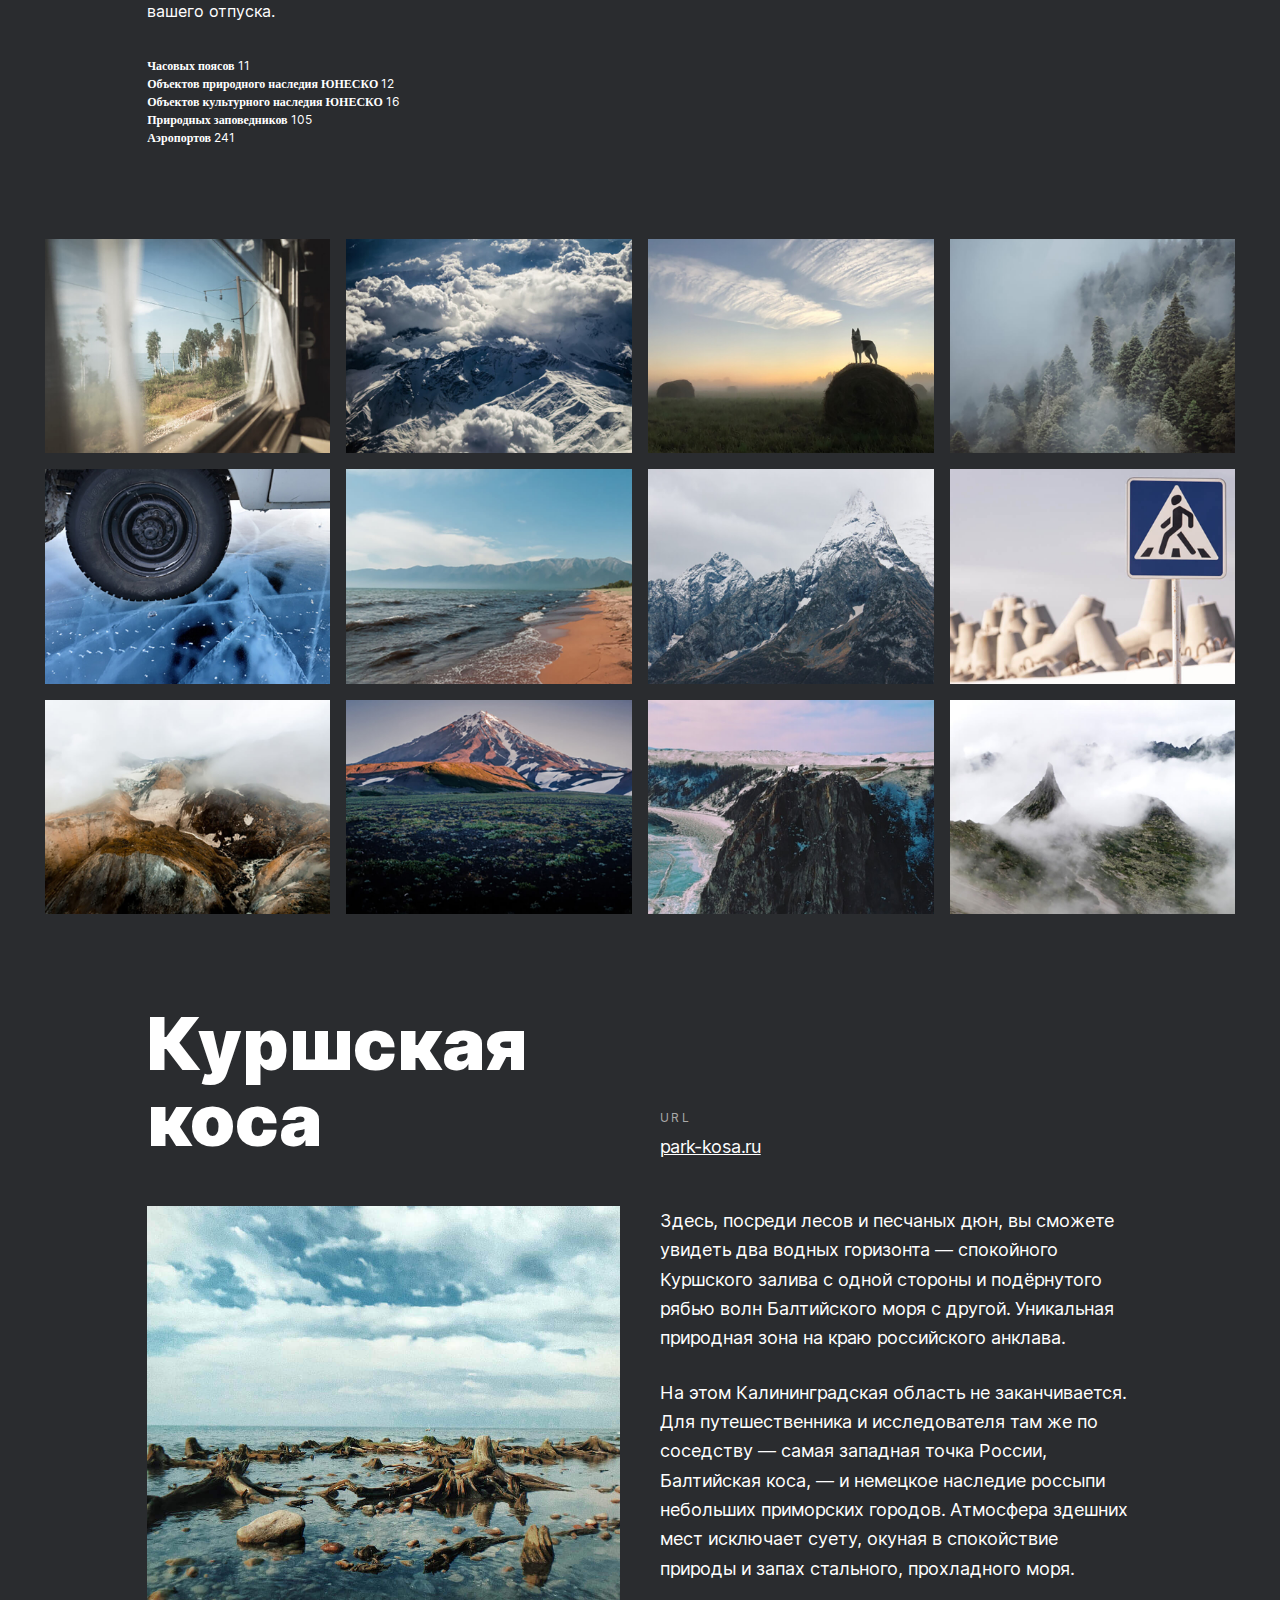
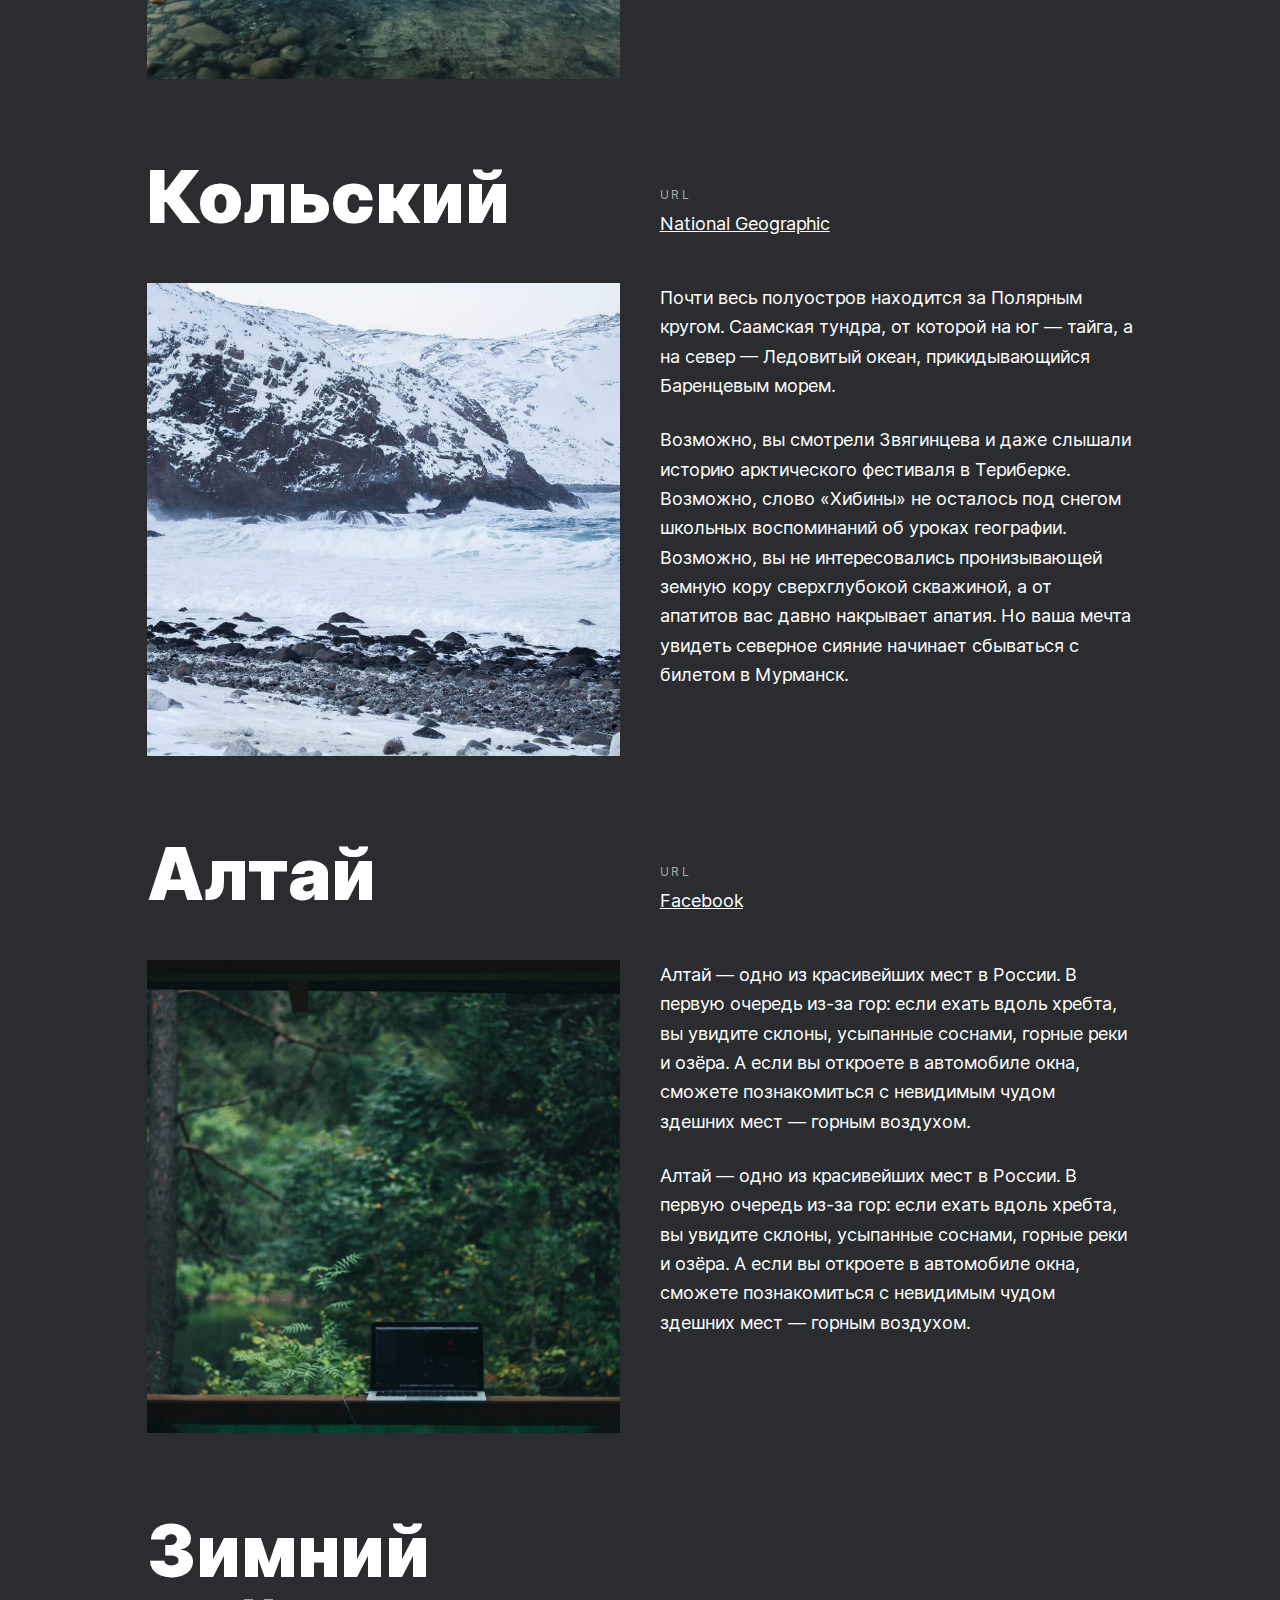
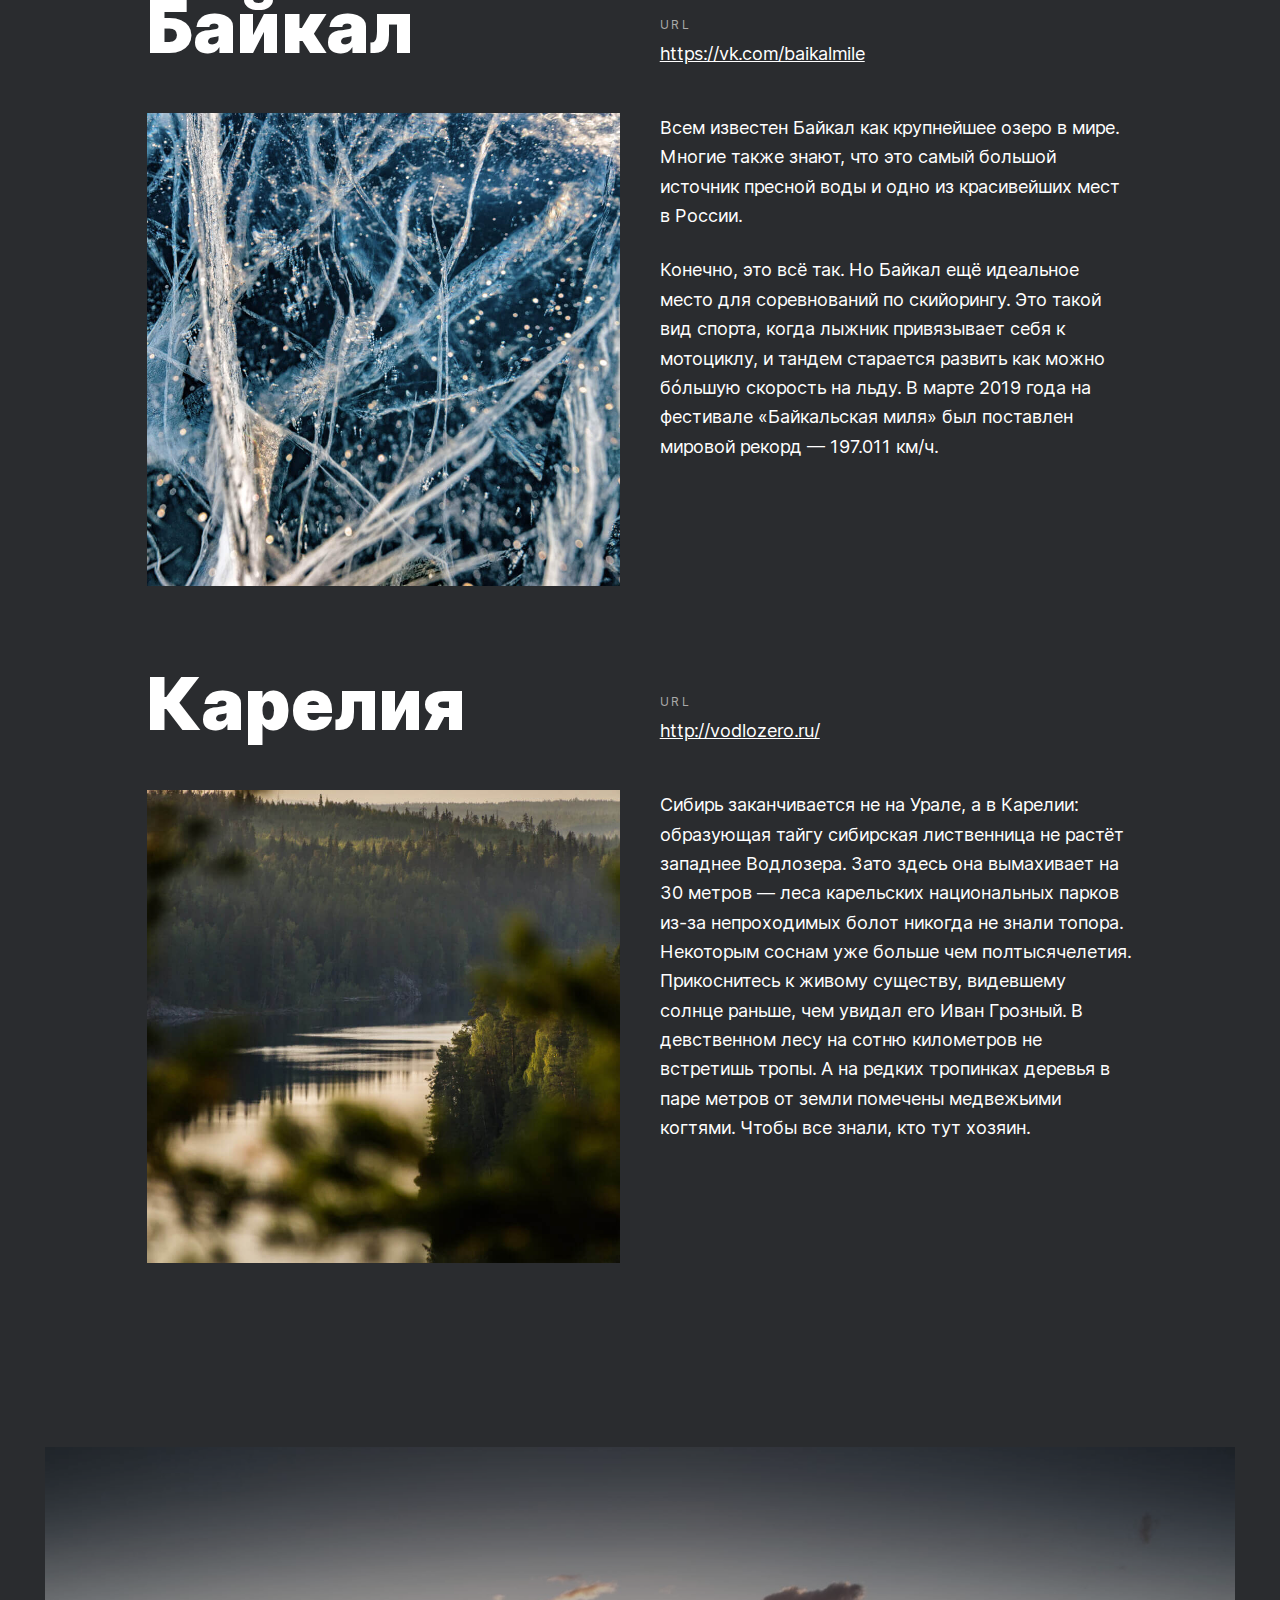
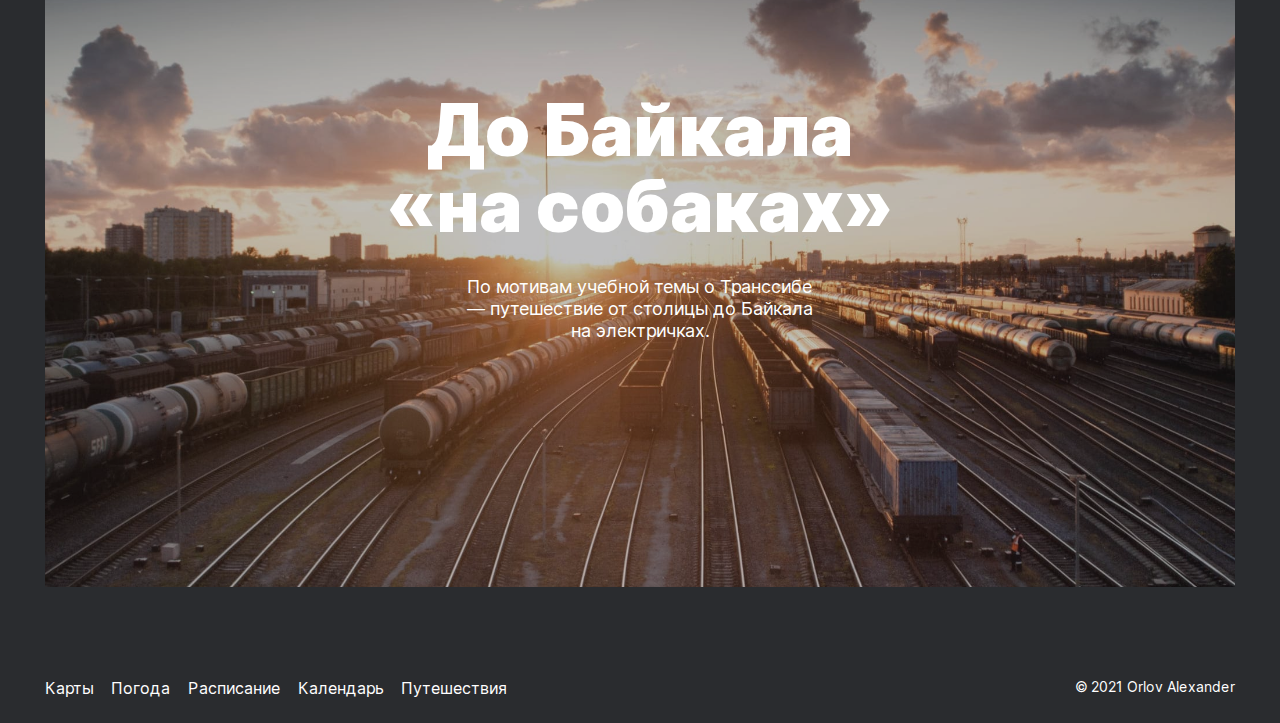
==== commit 85c6b79f: "Add files via upload" ====
--- a/sprint-3/index.html
+++ b/sprint-3/index.html
@@ -128,11 +128,11 @@
       <footer class="footer">
          <nav class="footer__links">
             <ul class="footer__list">
-               <a target="_blank" class="footer__link" href="https://yandex.ru/maps">Карты</a>
-               <a target="_blank" class="footer__link" href="https://yandex.ru/pogoda">Погода</a>
-               <a target="_blank" class="footer__link" href="https://rasp.yandex.ru">Расписание</a>
-               <a target="_blank" class="footer__link" href="https://calendar.yandex.ru">Календарь</a>
-               <a target="_blank" class="footer__link" href="https://travel.yandex.ru">Путешествия</a>
+               <li class="footer__list-item"><a target="_blank" class="footer__link" href="https://yandex.ru/maps">Карты</a></li>
+               <li class="footer__list-item"><a target="_blank" class="footer__link" href="https://yandex.ru/pogoda">Погода</a></li>
+               <li class="footer__list-item"><a target="_blank" class="footer__link" href="https://rasp.yandex.ru">Расписание</a></li>
+               <li class="footer__list-item"><a target="_blank" class="footer__link" href="https://calendar.yandex.ru">Календарь</a></li>
+               <li class="footer__list-item"><a target="_blank" class="footer__link" href="https://travel.yandex.ru">Путешествия</a></li>
             </ul>
          </nav>
          <p class="footer__copyright">&copy; 2021 Orlov Alexander</p>
--- a/sprint-3/pages/index.css
+++ b/sprint-3/pages/index.css
@@ -36,6 +36,8 @@
 @import url(../blocks/cover/__overlay/cover__overlay.css);
 @import url(../blocks/footer/footer.css);
 @import url(../blocks/footer/__links/footer__links.css);
+@import url(../blocks/footer/__list/footer__list.css);
+@import url(../blocks/footer/__list-item/footer__list-item.css);
 @import url(../blocks/footer/__link/footer__link.css);
 @import url(../blocks/footer/__copyright/footer__copyright.css);
-@import url(../blocks/footer/__list/footer__list.css);
+
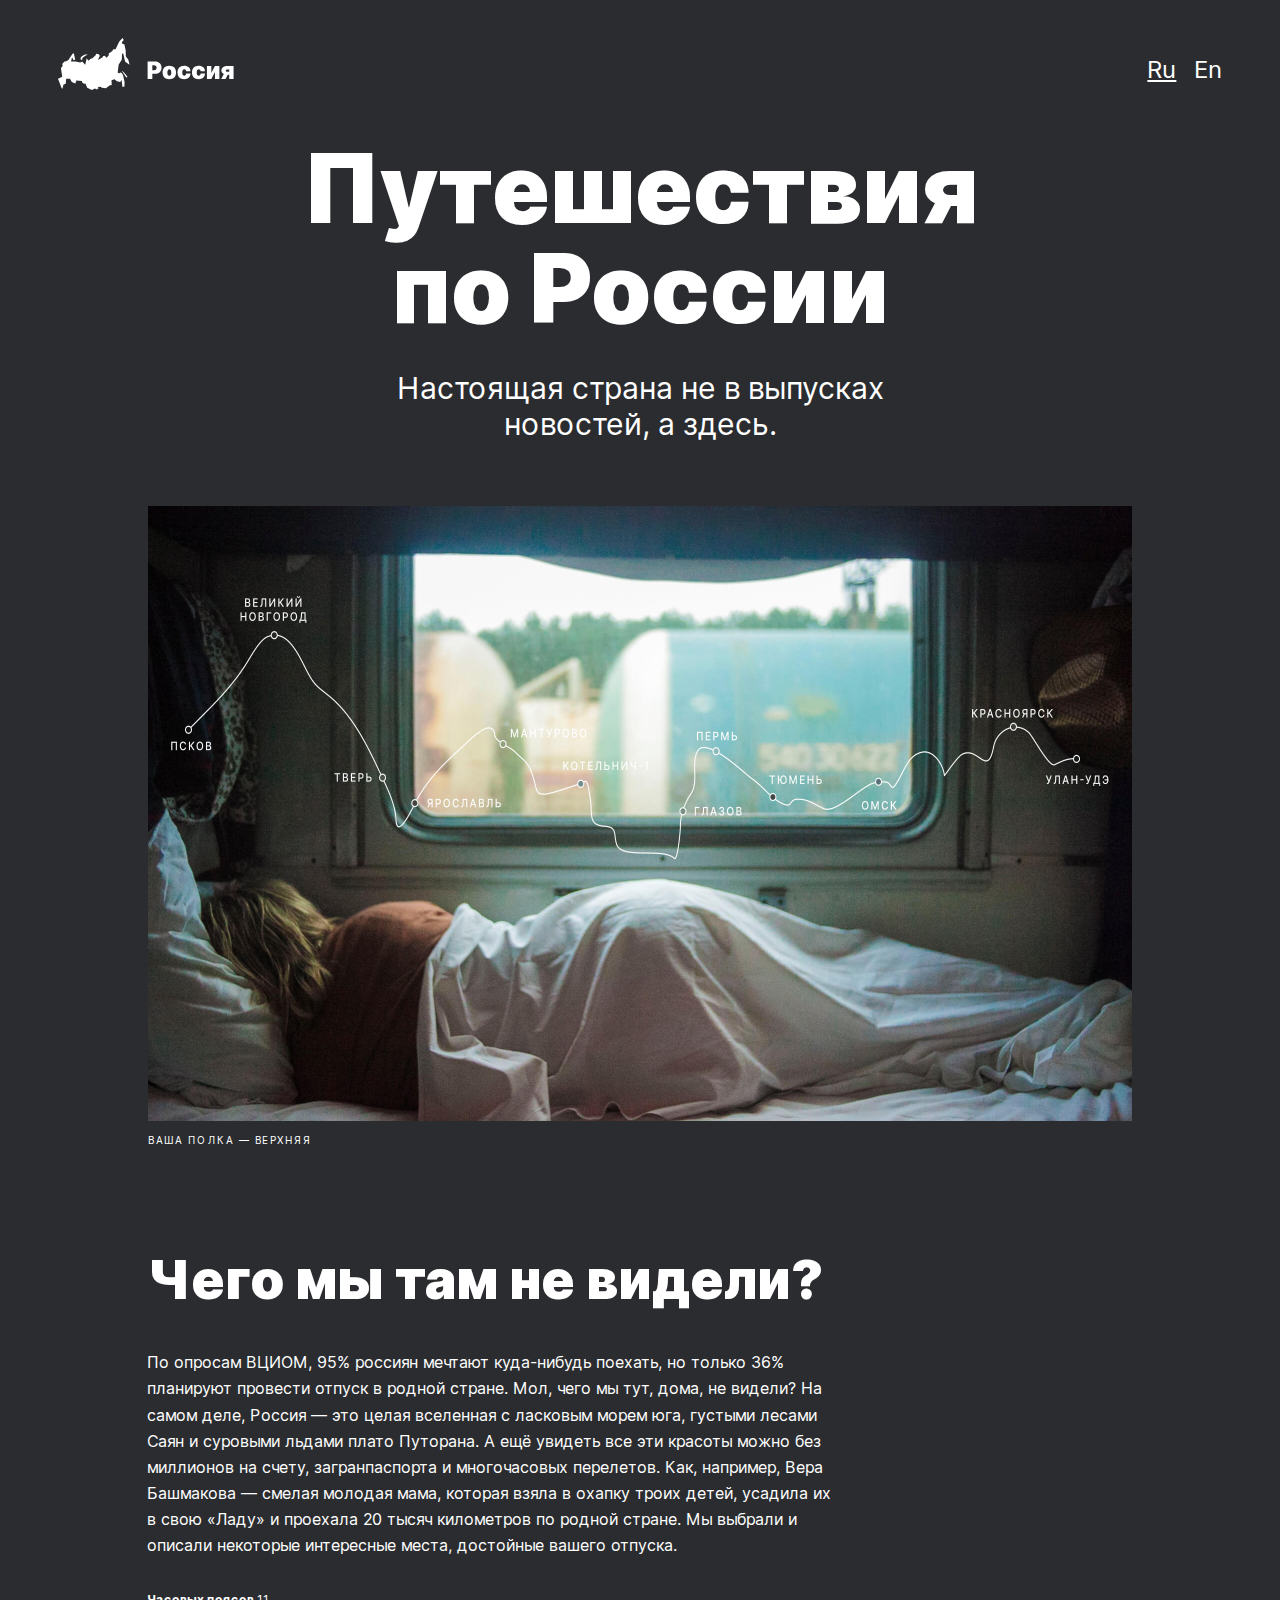
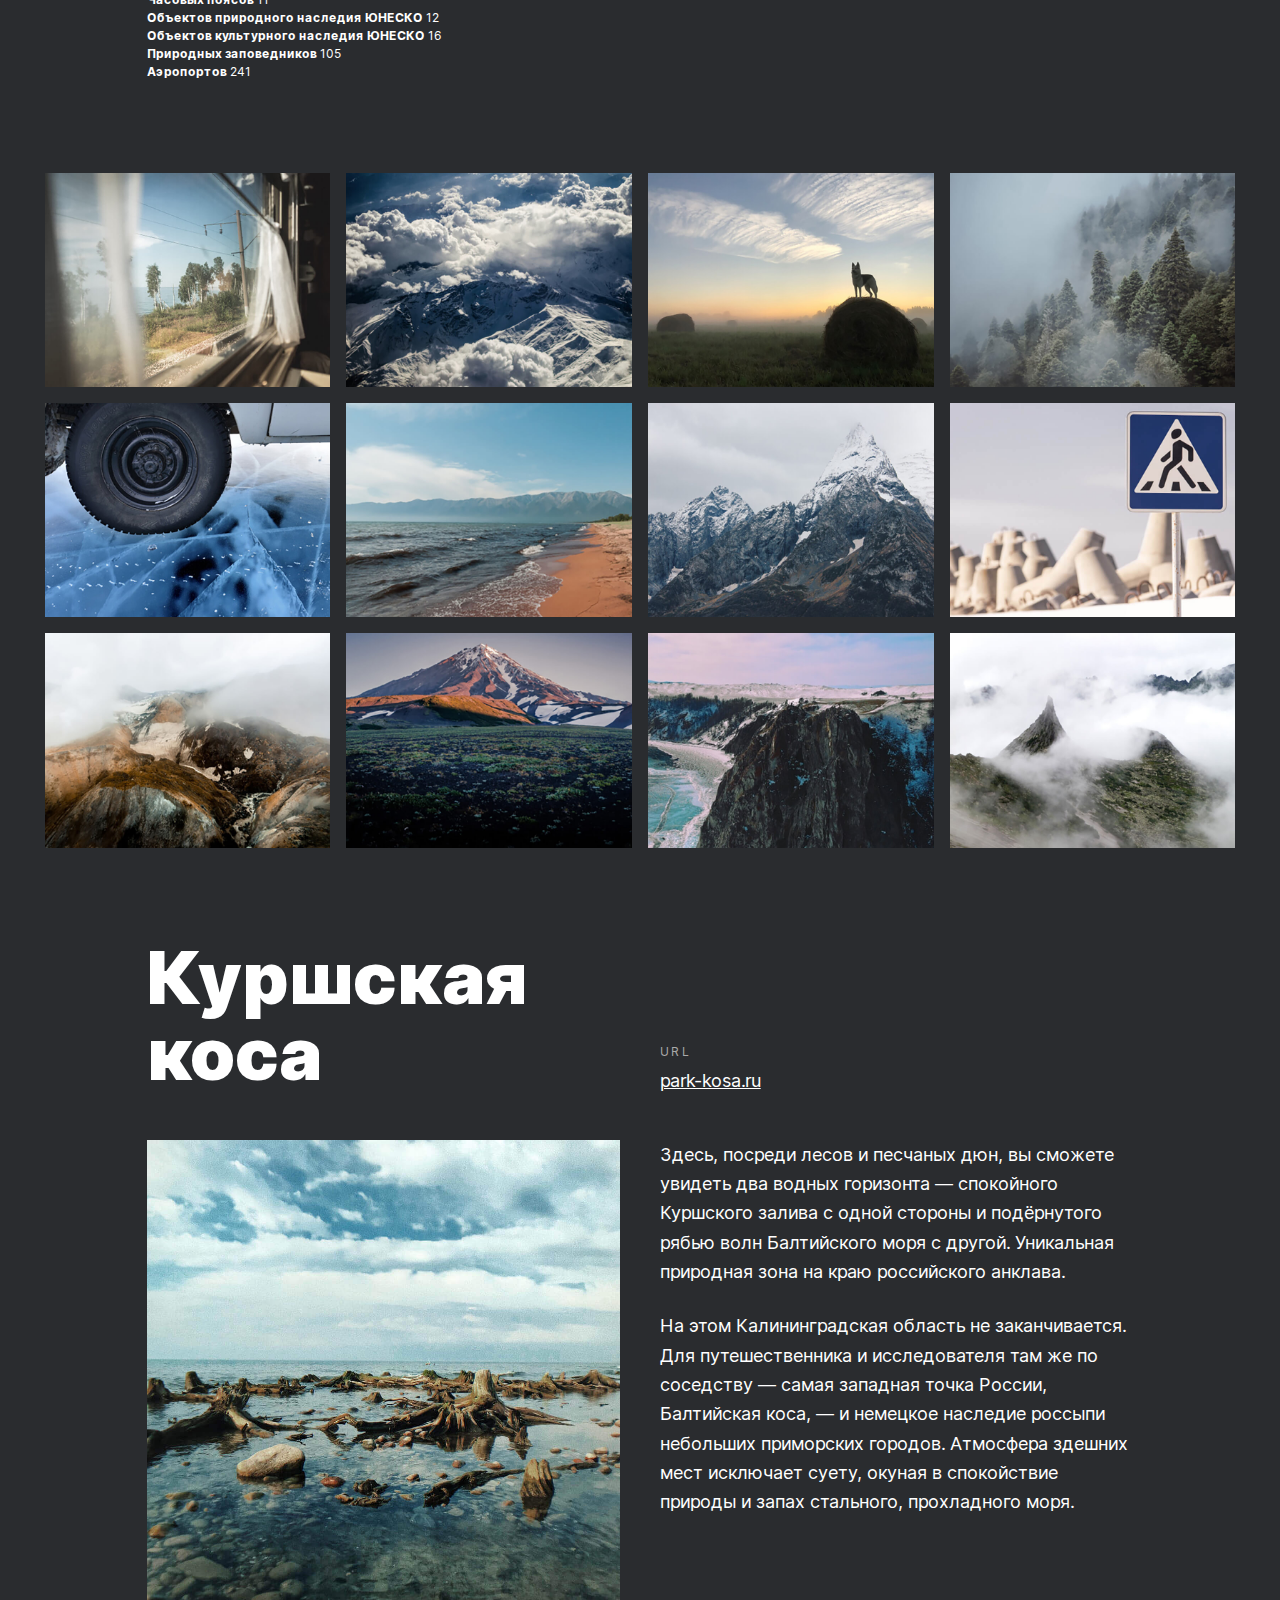
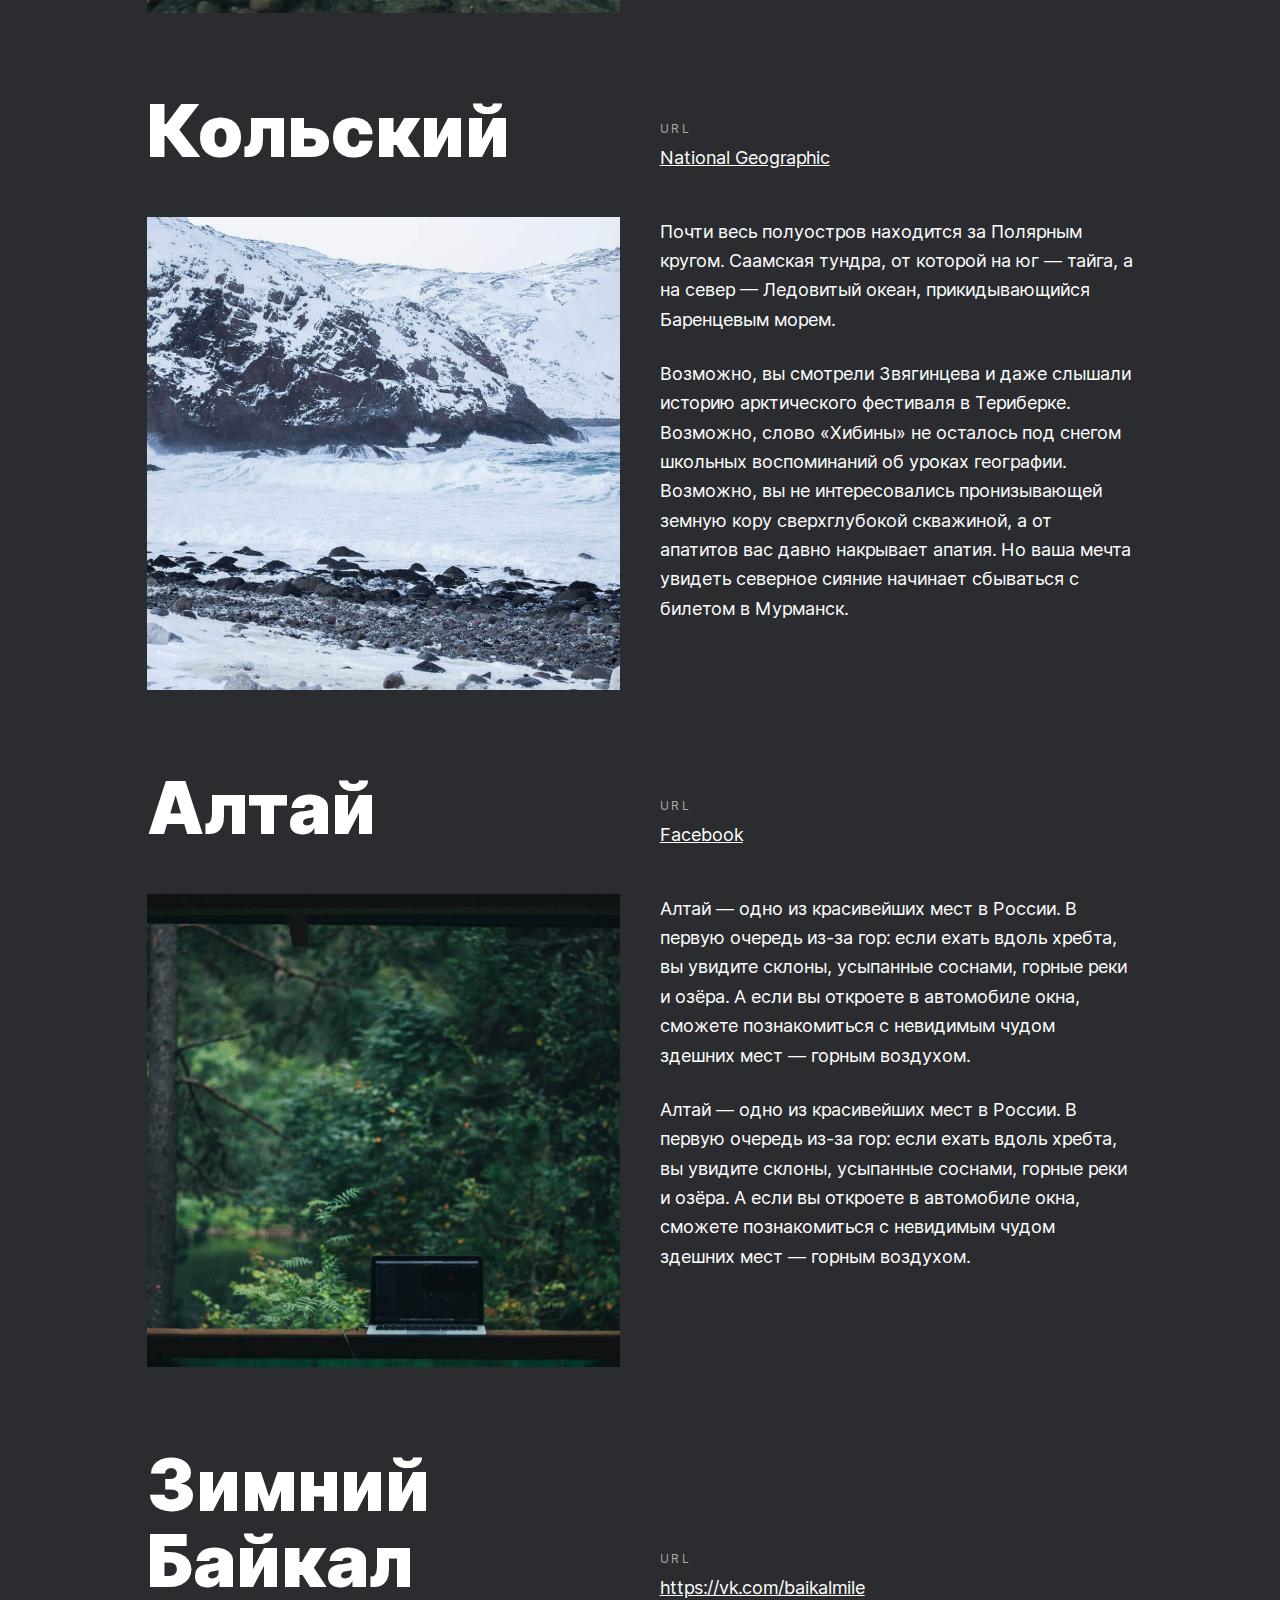
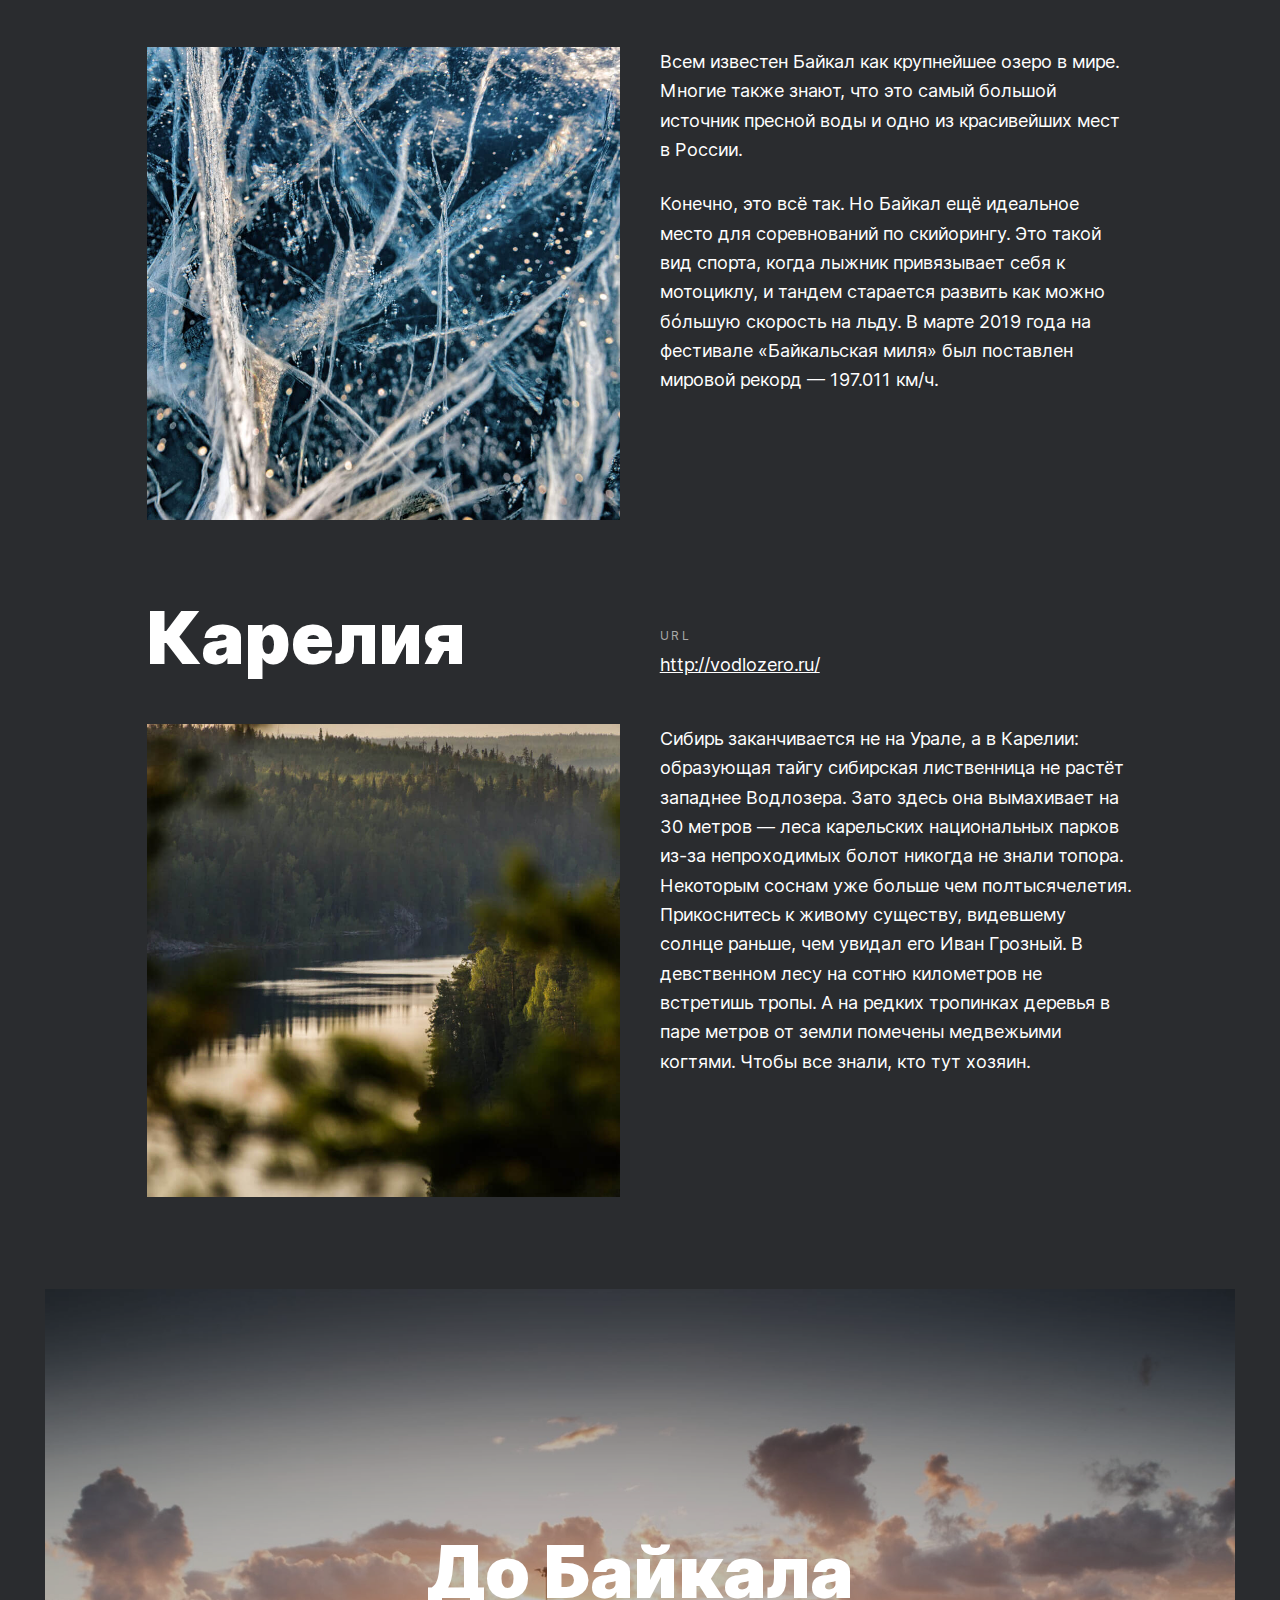
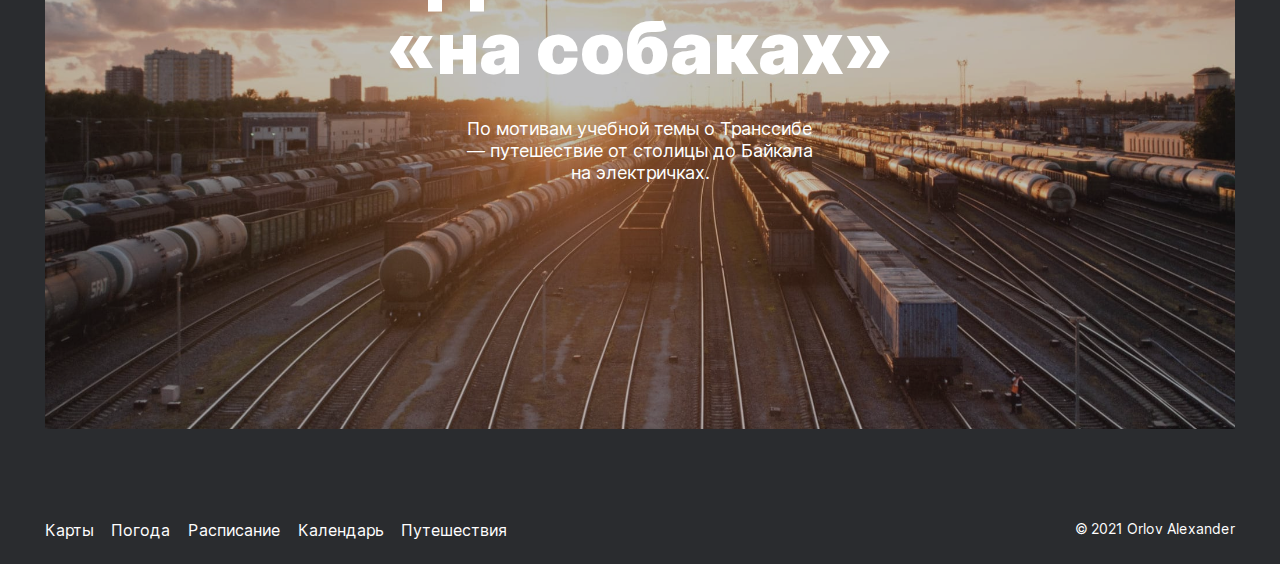
==== commit e6d57bec: "Add files via upload" ====
--- a/sprint-3/index.html
+++ b/sprint-3/index.html
@@ -11,8 +11,8 @@
       <header class="header">
          <img class="header__logo" src="./images/header-logo.svg" alt="Логотип">
          <ul class="header__lang-links">
-            <a class="header__lang-link header__lang-link_active" target="_self" href="#">Ru</a>
-            <a class="header__lang-link" target="_self" href="#">En</a>
+            <li class="header__links-item"><a class="header__lang-link header__lang-link_active" target="_self" href="#">Ru</a></li>
+            <li class="header__links-item"><a class="header__lang-link" target="_self" href="#">En</a></li>
          </ul>
       </header>
       <main class="content">
--- a/sprint-3/pages/index.css
+++ b/sprint-3/pages/index.css
@@ -6,8 +6,9 @@
 @import url(../blocks/header/header.css);
 @import url(../blocks/header/__logo/header__logo.css);
 @import url(../blocks/header/__lang-links/header__lang-links.css);
+@import url(../blocks/header/__links-item/header__links-item.css);
 @import url(../blocks/header/__lang-link/header__lang-link.css);
-@import url(../blocks/header/__lang-link/__lang-link_active/header__lang-link_active.css);
+@import url(../blocks/header/__lang-link/_active/header__lang-link_active.css);
 @import url(../blocks/lead/lead.css);
 @import url(../blocks/lead/__title/lead__title.css);
 @import url(../blocks/lead/__subtitle/lead__subtitle.css);
